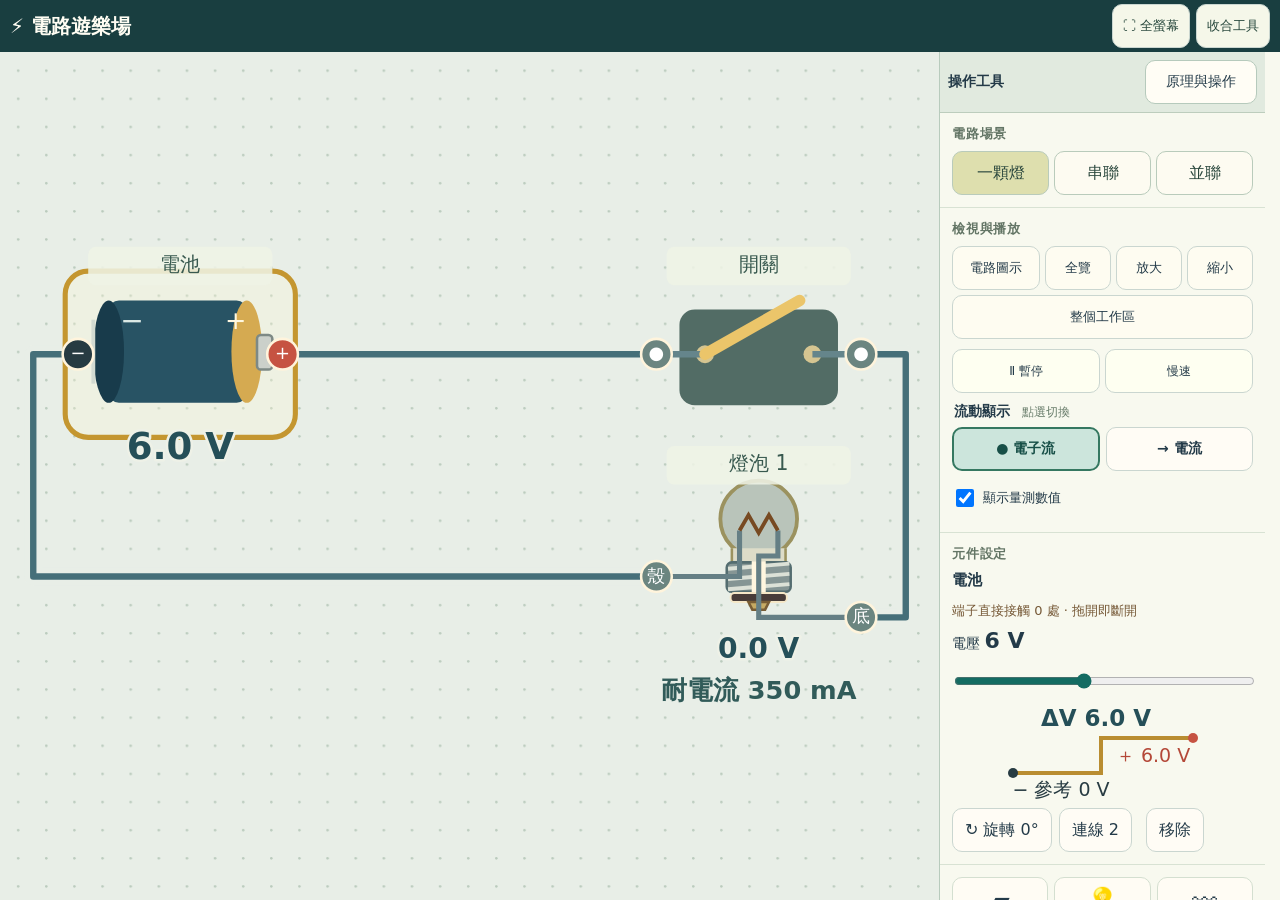
==== index.html @ 4d886fb6 "Set lamp current limit to 350mA and amplify brightness contrast" ====
<!doctype html><html lang="zh-Hant"><meta charset="utf-8"><meta name="viewport" content="width=device-width,initial-scale=1,maximum-scale=5"><title>電路遊樂場｜互動電學教具</title><link rel="stylesheet" href="style.css?v=ef6f6fb3d45a">
<body><div class="app"><header><a class="brand" href="index.html">⚡ 電路遊樂場</a><div class="header-actions"><button id="fullscreen" aria-pressed="false">⛶ 全螢幕</button><button id="toggleControls" aria-controls="controls" aria-expanded="true">收合工具</button></div></header>
<main><section id="playground" aria-label="電路模擬場景"><div id="viewport"><svg id="stage" viewBox="0 0 2600 900" aria-label="可拖曳元件、接線與切換開關的電路" role="group"></svg></div><div id="orientationHint" role="status"><span>橫放裝置，電路在左、工具在右會更好操作。</span><button id="dismissOrientation" aria-label="關閉橫向操作提示">✕</button></div><div id="boundaryHint" role="status" hidden></div><div id="toast" role="status" aria-live="polite"></div><div id="trashZone" hidden role="status">🗑 拖到此處放開刪除</div><div id="dragGhost" hidden aria-hidden="true"></div><div id="wireActions" hidden><button id="disconnectWire">斷開這條線</button></div></section>
<aside id="controls" aria-label="電路操作與設定"><div class="control-top"><strong>操作工具</strong><button id="helpToggle" aria-label="原理與操作" aria-haspopup="dialog" aria-controls="help">原理與操作</button></div><p id="fullscreenStatus" role="status" hidden></p>
<section class="panel"><h2>電路場景</h2><div class="presets" aria-label="電路場景"><button data-scene="simple" aria-pressed="true">一顆燈</button><button data-scene="series">串聯</button><button data-scene="parallel">並聯</button></div></section>
<section class="panel"><h2>檢視與播放</h2><div class="view-tools"><button id="symbols" aria-pressed="false" aria-label="切換一般外觀與電路符號">電路圖示</button><button id="fit" aria-label="全覽目前所有元件與導線">全覽</button><button id="zoomIn" aria-label="放大畫面" title="放大畫面">放大</button><button id="zoomOut" aria-label="縮小畫面" title="縮小畫面">縮小</button><button id="workspace" aria-label="顯示完整可配置工作區">整個工作區</button></div><div id="animationTools"><button id="play" aria-pressed="false">Ⅱ 暫停</button><button id="slow" aria-pressed="false">慢速</button></div><fieldset class="flow-choice"><legend>流動顯示 <span>點選切換</span></legend><div class="flow-mode-options" role="group" aria-label="流動顯示"><button id="electronMode" data-flow-mode="electron" aria-pressed="true">● 電子流</button><button id="currentMode" data-flow-mode="current" aria-pressed="false">→ 電流</button></div></fieldset><label class="numbers-option"><input type="checkbox" id="numbers" checked> 顯示量測數值</label><div id="sceneHint" role="status" aria-live="polite" hidden></div></section>
<section class="panel" id="selectionPanel" hidden><h2>元件設定</h2><div id="selectedControls"></div></section>
<section class="panel shelf" aria-label="拖曳元件到場景"><div class="partshelf"><button data-add="battery" aria-label="新增或拖曳電池"><span>▰</span>電池</button><button data-add="lamp" aria-label="新增或拖曳燈泡"><span>💡</span>燈泡</button><button data-add="resistor" aria-label="新增或拖曳電阻"><span>〰</span>電阻</button><button data-add="switch" aria-label="新增或拖曳開關"><span>⏻</span>開關</button><button data-add="ammeter" aria-label="新增或拖曳安培計"><span>Ⓐ</span>安培計</button><button data-add="voltmeter" aria-label="新增或拖曳伏特計"><span>Ⓥ</span>伏特計</button><button data-add="fuse"><span>▱</span>保險絲</button><button data-add="breaker"><span>▣</span>無熔絲開關</button><button data-add="junction" aria-label="拖曳新增獨立端點"><span>●</span>獨立端點</button></div><div class="edittools"><button id="undo" disabled aria-label="復原上一步">↶ 復原</button><button id="cancelWire" hidden>取消接線</button><button id="clear" aria-label="清空場景，可復原">清空</button></div></section>
</aside></main></div>
<dialog id="meterDialog"><button id="closeMeter">✕ 返回場景</button><div id="meterLarge"></div></dialog>
<dialog id="help" aria-labelledby="helpTitle"><div class="help-heading"><h2 id="helpTitle">原理與操作</h2><button id="closeHelp" autofocus>✕ 返回場景</button></div>
<section><h3>動手操作</h3><p>點開關；或把兩個接柱連起來。</p><p>從工具架拖到畫布新增；短點不新增。拖動元件（儀表直接抓本體）到垃圾桶，放開才刪除，連線一併移除；可復原。鍵盤聚焦工具架後Alt＋Enter新增，選取後Delete或移除按鈕亦可刪除。獨立端點的中心可接多條導線，為零阻等電位節點，電流依KCL分流；直接拖曳圓點移動並保留所有接線，短點圓點仍可接線，拖到垃圾桶可刪除並復原。獨立端點最多10個，原有預設內建分岔接點維持不變。點元件調整 · 拖元件移動 · 點兩接柱接線。選中電池或電阻，可拖滑桿看變化；儀表可切量程、放大讀表。</p><p>空白處拖曳平移；元件拖到邊緣可繼續移動畫布。雙指捏合可縮放；「全覽」框住目前電路。</p><p>選元件按「旋轉」或R。選線後可斷開、拖端點改接、拖方塊調走線；復原可接回。</p><p>離線可玩 · 先斷電再改線</p></section>
<section><h3>電子流與電流</h3><div id="flowCaption"><p>藍色圓點＝外部電路金屬導體中的電子，外部負端→正端；正常接法經安培計黑入紅出，反接依實際支流反向。</p><p>帶桿箭頭＝傳統電流，外部正端→負端；正常接法經安培計紅入黑出，與電子相反。電流不是物質。</p><p>較大電流流動較快；微小電流以稀疏標記示意，點數與速度不可當電流比值，也非真實電子漂移速度。端帽外環仍是同一接點。</p><p>高電阻伏特計只有微小電流；等電位、開路、懸空、無源或報廢後不流動。電池內部為電荷移動的簡化示意。</p></div></section>
<section><h3>電池直接接觸</h3><p>拖動電池，讓兩個端子相向接觸並吸附，不需另接線；綠色短接橋表示接觸。拖開或旋轉離開就斷開，只移動你拖的那一顆。四個方向皆可；請讓端子相向，不是碰到任意本體就導通。</p><p>正負相接同向串聯，電壓相加；同極相接反向串聯，電壓相減。等大相抵時總電壓0 V，沒有其他電源就沒有持續電流；反向電源較大時，總極性與電流反向。每顆電池仍可各自調電壓。電路圖示把直線排列、組內沒有分岔的接觸鏈（或相鄰端子手動串接）收合為連續長短極板；長線為正極、短線為負極，反向仍保留反向極板。②−①明示外側端點的電壓方向。點選各對極板可調單顆；拖動、開始接線或選線時展開原位置供操作，不搬動模型，不刪手動線。有分岔或不適合合組的接法仍顯示原線路，可先切一般圖示拖端子直接接觸。理想電源相衝突或短路會保護暫停，拖開可恢復；接觸與手動導線分開。</p></section><section><h3>電池並聯與分流</h3><p>同電壓、同極並聯維持原端電壓，不把電壓相加；接上負載時各顆都參與供電。理想等壓源原本不能唯一決定各支流，本教具明示採「每顆相同極小內阻的理想極限」：保留理想端電壓與KCL，在相容解中使各顆電流平方和最小。兩／三顆單純相同並聯分別分擔一半／三分之一；串並混合依各支路顆數與完整拓撲分流，不強制每個支路等分。</p><p>這是可比較的教學約束，不是實物唯一分配，也不是只平均動畫；支路安培計、導線與粒子使用同一解。無負載或外路開路時沒有持續供電；斷開一顆後其餘重新分流。不同電壓同極並聯或反極並聯，在本理想模型不相容，顯示衝突並停流，不平均電壓或假造正常循環電流；真實電池可能有危險均衡／短路電流。</p><p><a href="https://kurs.ets.kth.se/ei1120/chptrs/ch02_simplify.pdf" target="_blank" rel="noopener">KTH：理想並聯電壓源支流不唯一</a> · <a href="https://openstax.org/books/university-physics-volume-2/pages/10-3-kirchhoffs-rules" target="_blank" rel="noopener">OpenStax：KCL及含內阻並聯電池</a></p></section><section><h3>過流保護</h3><p>燈泡教學額定6 V／1.5 W，耐電流350 mA。保險絲與無熔絲開關的額定／跳脫電流可調50–2000 mA；調整的是保護門檻，不是強制支流大小。</p><p>保險絲熔斷後開路，需排除過載再更換；無熔絲開關跳脫後開路，需修正過載再手動復歸，未修正會再跳。正常可手動斷開／閉合。過流取絕對值，反接同樣保護。</p><p>閉合保護器用0.01 Ω教學低阻，讓跨接理想電源也能求解並切斷；極大電流僅是理想電源／教學低阻估算，不是真實短路電流預測。簡化動作延時為max(0.12,0.45/(I/額定I)²)秒，與燈泡0.9秒門檻配合；只有超過各元件自己的門檻才開始累計：燈泡耐電流350 mA＜支流＜保護門檻時，只有燈泡會燒毀；支流同時超過兩門檻時，依延時先後動作。等於門檻不動作。選取元件可查看目前電流及故障前的事件電流；兩者均以mA顯示。不代表通用實物時間—電流曲線。</p><p><a href="https://www.eaton.com/us/en-us/products/electrical-circuit-protection/circuit-breakers/circuit-breakers-fundamentals.html" target="_blank" rel="noopener">Eaton：斷路器原理與復歸</a> · <a href="https://automotive.eaton.com/gb/en-gb/products/electronic-components/topics/fuse-technology.html" target="_blank" rel="noopener">保險絲時間—電流曲線</a></p></section><details id="about"><summary id="aboutToggle">模型與出處</summary><p>電池為理想電壓源；導線、閉合開關與安培計零電阻；伏特計為有限高阻指針式模型：1000 Ω/V，3／15／30 V量程分別為3／15／30 kΩ，滿刻度1 mA。這是教學設定，非照片中特定儀表規格。燈泡非線性穩態模型的電流大小以mA顯示，6 V時為250 mA，亮度、燈絲色彩與光圈大小隨功率變化，採加強對比的教學示意，非特定實物的校準值。指針與光暈會平順追隨求解值；真正短路在判定損壞前先保護暫停；損壞後故障支路開路，其餘合法支路恢復。衝突電源仍全場保護暫停，標紅實際相關元件與路徑。合法負載旁路不停止其他負載，欠定的理想安培計支流標「未定」。</p><p>橫向操作時電路在左、工具集中於右側並可獨立捲動；手機直向可用上下配置或橫放。可按全螢幕，瀏覽器支援時才嘗試鎖橫向；拒絕或不支援時仍可操作。r10工作世界由r9的1300×450擴為2600×900，面積4倍，元件與字體不縮小；儀表可抓「拖曳此處移動」把手，至少132×48CSS px且與接柱熱區分開。元件拖到邊緣可自動平移，工具欄可收合，展開與全螢幕鈕保留頂列。全覽只框目前電路，整個工作區顯示完整範圍。各類可新增元件最多10個，報廢未移除也計入；移除後可補，更換不算新增，內建接點不計入。</p><p>r13流動顯示可明確選電子流／電流，藍點與有桿箭頭方向相反，按實際支流決定；正常A接法電子黑入紅出、電流紅入黑出，反接依求解反向，伏特計依實際兩端電壓流過微小支流，參與分流與分壓。較大電流較快，微小電流以稀疏較慢標記顯示，速度與點數不是電流比值或真實漂移速度。電池內部為電荷移動的簡化示意；零流標記隱藏也不代表金屬內沒有電子。</p><p>r12電池大讀值在元件外正立顯示，內部流路不蓋字。端帽外環為同一接點的可見導引，不新增支路；安培計粒子走完整可見下方通道，符號圖繞字而不穿字，已取消盤面大遮罩。三個預設整組放在世界中央，再置中到左畫布。世界0..2600／0..900的虛線、角標與灰色區外是真邊界；碰界會提示元件、接柱與把手所需完整空間。</p><p>場景儀表的盤面、刻度、單位、指針與量程字隨本體一起旋轉，外部讀值與把手維持正向；放大表可獨立正立閱讀。端子列下方有獨立電子通道，只連活動紅端及黑端，粒子繞開端帽與盤面文字，避免遮蔽造成視覺斷口。通道為教學示意，不是真實內部構造；伏特計高電阻而非斷路；閉合且兩端電位不同才有微小電流，等電位、懸空、無源或報廢後不造假流。</p><p>一般圖示的燈泡是傳統螺口燈泡：一極為螺紋金屬殼，另一極為底部中央接點，中間有絕緣環。標「殼」與「底」的中性接柱以可見短引線接到對應實體接點；內部兩條導線分別經燈絲連至殼與底，沒有直接短接。燈泡無正負極，反接同樣可亮。同一金屬殼的不同位置屬同一極，不是兩極。符號圖保留圓圈X與相同拓撲端名，切圖不改接線。</p><p>電池採 D 型（1 號）乾電池的圓柱外形：凸起為＋極，平端為−極。它表示可調理想電源；6 V 是目前設定，並非宣稱單顆實體 1 號電池固定為 6 V。單階圖以黑色−端為 0 V 參考，紅色＋端高出 ΔV；這是相對電位，不是絕對電位。</p><p>電阻採真實四色環：前兩環為數字，第三環倍率，第四色金色為 ±5% 容差；滑桿值與色環精確對應。<a href="https://www.vishay.com/docs/20143/colorcod.pdf" target="_blank" rel="noopener">Vishay 色碼表</a>。</p><p>故障採教學門檻：燈泡教學額定6 V／1.5 W／耐電流350 mA，模型在6 V正好250 mA，持續超過250 mA約0.9秒燒毀、電阻 5 W；安培計電流超過所接量程或低內阻跨接電源會報廢，伏特計超量程也採簡化損壞模型。持續過載約 0.9 秒、短路約 0.65 秒後，以一次誇張火焰／爆裂提示，報廢元件或燒斷導線保持開路；先修正接線，再選中更換，或用復原／重設場景恢復。純線短路只在實際短路路徑選一條導線燒斷，是教學保護示意，並非預測哪一段真實導線先壞。</p><p>動畫與門檻不是實物熱暫態或安全評級。真實儀表可能由保險絲保護、損壞或有其他反應，並非一定爆裂；伏特計超量程也不等於實物必然損壞。<a href="https://www.fluke.com/en-us/products/accessories/fuses" target="_blank" rel="noopener">Fluke 儀表保險絲說明</a>。暫停、拖曳與接線未完成時不累計故障；改線、旋轉、換圖示不會使報廢元件復活。</p><p>藍色圓點示意外部金屬導體的電子流；電池內部為電荷移動的簡化示意，方向依實際支流。微小支流標記更稀疏，速度隨支路電流改變；它不表示電子實際速度或電場建立時間。電荷不會被燈泡消耗。理想導線若形成多餘閉環，個別導線電流不唯一，動畫以固定樹路徑分配作示意。</p><p><a href="https://openstax.org/books/college-physics-2e/pages/21-4-dc-voltmeters-and-ammeters" target="_blank" rel="noopener">OpenStax：指針式伏特計的大串聯電阻</a>；<a href="https://openstax.org/books/college-physics-2e/pages/21-5-null-measurements" target="_blank" rel="noopener">伏特計微小電流與負載效應</a>。</p><p>同一條電氣線可分岔，分岔處有接點；不同電氣線交叉時以弧形跳線區隔，交叉不會自動導通。手機全覽供理解拓撲，可放大直接操作；旋轉保留連線與元件狀態。</p><p>參考提供的九年級第4章教材。本版聚焦電路，不含計算作答與紀錄工作表。r12、r11、r10、r9、r8、r7、r6、r5、r4與r3歷史保留於各history資料夾。一般圖示與電路符號切換只換外觀，不更動拓撲。</p><p>新增介面 CC BY-NC 4.0。原版 PhET Interactive Simulations, University of Colorado Boulder，<a href="https://phet.colorado.edu">來源</a>，非官方作品。<a href="phet-original.html" target="_blank" rel="noopener">開啟保留原檔的 PhET</a>（獨立模擬）。</p></details></dialog>

<script src="solver.js?v=ed1b9b771f19"></script><script src="flow.js?v=404ae86b7d9f"></script><script src="safety.js?v=fa6120b5f140"></script><script src="sim.js?v=ebe76b34f4b7"></script></body></html>
---- style.css ----
:root{font-family:system-ui,"Microsoft JhengHei",sans-serif;color:#233a48;background:#f0f3ef;--ink:#233a48;--accent:#146c62;--gold:#edb94b}*{box-sizing:border-box}body{margin:0}button,input{font:inherit}button{cursor:pointer;min-width:44px;min-height:44px;border:1px solid #cad6d0;background:#fffcf5;color:var(--ink);border-radius:10px;padding:8px 12px;touch-action:manipulation}button:hover{background:#e4efe7}button[aria-pressed=true]{background:#d4e7da;border-color:#478c78}button:disabled{opacity:.35;cursor:default}button:focus-visible,input:focus-visible,[tabindex]:focus-visible{outline:3px solid #d28c26;outline-offset:3px}.app{height:100dvh;display:flex;flex-direction:column;min-height:370px}header{display:flex;align-items:center;gap:10px;justify-content:space-between;padding:6px 16px;background:#193e40;color:#fffdf3;flex-shrink:0}.brand{font-size:20px;font-weight:750;color:inherit;text-decoration:none;white-space:nowrap}.presets{display:flex;gap:5px}.presets button{background:#274d4c;color:#f5f5e8;border-color:#54726b}.presets button[aria-pressed=true]{background:#eee6b9;color:#29463c}#helpToggle{background:transparent;color:white;border-color:#759487}main{display:flex;flex-direction:column;flex:1;min-height:0}#playground{position:relative;flex:1;min-height:150px;overflow:hidden;background-color:#e8eee7;background-image:radial-gradient(#bacbbd 1px,transparent 1px);background-size:22px 22px;border-bottom:1px solid #b8cbbd}.stagebar{position:absolute;top:8px;left:12px;right:12px;z-index:2;display:flex;justify-content:space-between;gap:10px;pointer-events:none}.stagebar>*{pointer-events:all}#power{background:#fff7dc;border-color:#c7ae62;font-weight:bold;box-shadow:0 2px 8px #29463c15}.view-tools{display:flex;gap:4px}.view-tools button{padding:7px 11px;background:#fffdf2e8}#viewport{width:100%;height:100%;overflow:hidden}#stage{width:100%;height:100%;display:block;touch-action:none;user-select:none}#sceneHint{position:absolute;left:15px;top:64px;pointer-events:none;font-size:14px;color:#50695b}#toast{position:absolute;left:50%;top:70px;transform:translateX(-50%);background:#fff9e9f0;border:1px solid #d7b56e;max-width:90%;padding:8px 16px;border-radius:10px;font-size:14px;pointer-events:none;opacity:0;transition:opacity .2s;z-index:3}#toast.visible{opacity:1}#toast.danger{background:#fff0eb;border-color:#d26145;color:#a33428}#animationTools{position:absolute;bottom:8px;left:12px;right:12px;display:flex;gap:6px;align-items:center;pointer-events:none}#animationTools>*{pointer-events:all}#animationTools button{font-size:13px;padding:6px 10px;background:#fffff2ed}#flowCaption{font-size:12px;color:#51655d;background:#f7f9ecdf;border-radius:6px;padding:6px 8px;max-width:350px}#controls{background:#fffdf5;flex-shrink:0;border-top:1px solid #fff}#selectedControls{min-height:62px;padding:7px 16px;display:flex;gap:12px;align-items:center;border-bottom:1px solid #e0e5db;overflow-x:auto}.selection-empty{color:#65776c;font-size:14px}.selected-title{font-weight:bold;white-space:nowrap}.slider-control{display:flex;align-items:center;gap:10px;flex:1;min-width:200px;max-width:500px}.slider-control label{white-space:nowrap;font-size:14px}.slider-control input{width:100%;min-width:100px;height:44px;accent-color:var(--accent);touch-action:pan-x}.rangebuttons{display:flex;gap:5px}.rangebuttons button{font-size:13px;white-space:nowrap}.remove-part{margin-left:auto}.shelf{display:flex;align-items:center;gap:10px;justify-content:space-between;padding:6px 14px}.partshelf,.edittools{display:flex;gap:5px}.partshelf button{display:flex;flex-direction:column;align-items:center;justify-content:center;min-width:65px;padding:4px 9px;font-size:12px;background:transparent;border-color:transparent;touch-action:none}.partshelf button:hover{border-color:#b2c9b9;background:#edf3e7}.partshelf span{display:block;font-size:25px;height:30px;line-height:29px;pointer-events:none}.edittools button{font-size:13px}.edittools #cut[aria-pressed=true]{background:#f7ddca;border-color:#ce734d}footer{display:flex;align-items:center;gap:12px;justify-content:space-between;padding:3px 16px;background:#ecf0e6;flex-shrink:0;font-size:12px;color:#586d5f}footer label{display:flex;align-items:center;gap:5px;min-height:32px}footer input{height:18px;width:18px}footer button{font-size:12px;min-height:32px;border:0;background:transparent;padding:3px 8px}dialog{border:1px solid #a8bdaf;border-radius:18px;width:min(94vw,650px);max-height:94dvh;overflow:auto;padding:18px;background:#fffdf5;color:var(--ink)}dialog::backdrop{background:#163d3bbb}dialog p{line-height:1.8;font-size:15px}#meterLarge svg{display:block;width:100%;max-height:55dvh}.help-grid{display:grid;grid-template-columns:repeat(4,1fr);gap:10px;text-align:center}.help-grid p{padding:16px 8px;background:#edf3e7;border-radius:10px}.wire-halo{fill:none;stroke:#e8eee7;stroke-width:14;stroke-linejoin:round;stroke-linecap:round}.wire-line{fill:none;stroke:#456f79;stroke-width:5;stroke-linejoin:round;stroke-linecap:round;pointer-events:none}.wire-hit{fill:none;stroke:transparent;stroke-width:38;cursor:pointer}.wire-line.selected{stroke:#e2a637;stroke-width:8}.wire-line.short{stroke:#d6543c;stroke-width:9}.part-handle{cursor:grab}.part-handle:active{cursor:grabbing}.terminal{cursor:crosshair}.part text,.part path.symbol,.part circle.symbol{pointer-events:none}.charge{pointer-events:none}.port-ring{fill:none;stroke:#d19c31;stroke-width:4;opacity:0}.part.selected .outline{stroke:#c49630;stroke-width:4}.junction{fill:#456f79;pointer-events:none}.magnet .port-ring{opacity:1}.switch-hit{cursor:pointer}.cut-mode .wire-hit{cursor:crosshair}.meter-needle{stroke:#c7523f;stroke-width:2;stroke-linecap:round}.status-pill{font-size:14px;font-weight:600}a{color:inherit}@media(max-width:650px){header{padding:5px 10px;gap:5px}.brand{font-size:16px}.presets{gap:3px}.presets button{padding:6px 9px;font-size:13px}#helpToggle{min-width:38px;padding:5px}#selectedControls{padding:5px 9px;min-height:60px;gap:7px}.selected-title{font-size:13px}.slider-control{min-width:160px;gap:6px}.slider-control label{font-size:13px}.remove-part{font-size:12px;padding:5px 8px}.shelf{flex-wrap:wrap;padding:3px 7px;gap:0}.partshelf{width:100%;justify-content:space-between;gap:1px}.partshelf button{min-width:44px;flex:1;padding:3px;font-size:11px}.partshelf span{font-size:23px;height:28px}.edittools{justify-content:center;width:100%;gap:8px}.edittools button{min-height:36px;padding:4px 14px;font-size:12px}.rangebuttons{gap:3px}.rangebuttons button{padding:5px 8px;font-size:12px}footer{padding:2px 8px}footer>span{display:none}#flowCaption{position:absolute;bottom:48px;right:0;font-size:10px;padding:4px;max-width:240px}#sceneHint{font-size:12px;top:60px}#animationTools{left:8px;right:8px;bottom:6px;gap:4px}#animationTools button{font-size:12px;padding:5px 8px}.stagebar{left:8px;right:8px;top:7px}.help-grid{grid-template-columns:1fr 1fr}}
@media(max-height:500px){.app{min-height:300px}header{padding:3px 10px}.brand{font-size:16px}header button{min-height:36px;padding:4px 10px}.shelf{padding:2px 8px;flex-wrap:nowrap}.partshelf{width:auto;flex:1;justify-content:center}.partshelf button{min-width:52px;min-height:40px;padding:0 6px;flex-direction:row;gap:4px}.partshelf span{font-size:20px;height:24px}.edittools{width:auto}.edittools button{min-height:36px}.partshelf button{font-size:11px}#selectedControls{min-height:48px;padding:2px 12px}footer{display:none}#flowCaption{display:none}#sceneHint{display:none}#animationTools{bottom:5px}.stagebar{top:5px}#animationTools button,.view-tools button,#power{min-height:36px;padding:5px 9px}#selectedControls input{height:38px}}

.meter-help{font-size:13px;font-weight:bold;color:#a23d27;white-space:normal;min-width:140px}.meter-controls{flex-wrap:wrap}.meter-controls .rangebuttons{flex-shrink:0}.meter-controls .remove-part{margin-left:auto}@media(max-width:650px){.meter-controls{gap:5px}.meter-controls .meter-help{flex-basis:100%;order:5;font-size:12px}.meter-controls .remove-part{margin-left:0}.meter-controls .selected-title{display:none}}

#stage,button{-webkit-tap-highlight-color:transparent}.magnet .port-ring{opacity:1!important}

.part.fault-part .outline{stroke:#d6543c;stroke-width:5}.part.fault-part .junction{fill:#d6543c}.part.bypassed:not(.selected) .outline{stroke:#c08c42;stroke-width:2;stroke-dasharray:7 5}.current-arrow,.electron-direction{pointer-events:none}#symbols{font-size:13px;padding:6px 10px}@media(max-width:650px){.view-tools{gap:2px}.view-tools button{padding:5px 8px}#symbols{padding:5px 7px;font-size:12px}#power{font-size:13px;padding:6px 8px}}

#sceneHint.error-hint{display:block;color:#a43c26;background:#fff0dded;border-radius:7px;padding:5px 8px;max-width:calc(100% - 30px);z-index:2}

.stagebar{justify-content:flex-end}#wireActions{position:absolute;z-index:6;background:#fff8df;padding:4px;border-radius:12px;box-shadow:0 3px 14px #183b3b30}#wireActions button{min-height:44px;min-width:112px;border-color:#bb8732;color:#7c4822}#selectedControls{flex-wrap:wrap}#wireChoices{display:flex;gap:5px;flex-wrap:wrap}#wireChoices button{font-size:12px;min-height:44px}.rotating-body text{pointer-events:none}[data-wire-end],[data-wire-bend]{cursor:grab;touch-action:none}#selectedWireOverlay{pointer-events:none}#selectedWireOverlay .wire-hit,#selectedWireOverlay [data-wire-end]{pointer-events:all}#rotatePart{white-space:nowrap;min-height:44px}#cancelWire{min-height:44px}

.large-value{paint-order:stroke;stroke:#eef1e7;stroke-width:4px;stroke-linejoin:round}.rating-hint{font-size:13px;color:#765937}.battery-adjust{display:grid;grid-template-columns:minmax(120px,1fr) 170px;grid-template-rows:auto auto;column-gap:10px;max-width:520px;min-width:300px}.battery-adjust label{grid-column:1;grid-row:1}.battery-adjust input{grid-column:1;grid-row:2}.battery-adjust #potentialPanel{grid-column:2;grid-row:1/3;width:170px;height:74px}.battery-adjust svg{display:block;width:100%;height:100%}#valueOut{font-size:22px;font-weight:bold}@media(max-width:650px){.battery-adjust{min-width:260px;grid-template-columns:minmax(95px,1fr) 150px;column-gap:5px}.battery-adjust #potentialPanel{width:150px;height:66px}.battery-adjust label{font-size:12px}#valueOut{font-size:20px}.rating-hint{font-size:12px}}@media(max-height:500px){.battery-adjust #potentialPanel{height:58px}.battery-adjust{grid-template-rows:24px 32px}.battery-adjust input{height:32px}}

.part.damaged .rotating-body{filter:grayscale(1) brightness(.56)}.wire-line.broken{stroke:#493b36;stroke-dasharray:13 8}.damage-reason{color:#9b3d2c;font-size:14px;flex-basis:100%}.damage-mark{pointer-events:none}#replacePart,#replaceWire{background:#fff0cf;border-color:#bc8336;font-weight:bold}.battery-adjust #potentialPanel{width:200px;height:92px}.battery-adjust{grid-template-columns:minmax(120px,1fr) 200px;min-width:330px}@media(max-width:650px){.battery-adjust{min-width:320px;grid-template-columns:minmax(95px,1fr) 200px}.battery-adjust #potentialPanel{width:200px;height:92px}}@media(max-height:500px){.battery-adjust #potentialPanel{height:78px;width:180px}.battery-adjust{grid-template-columns:minmax(120px,1fr) 180px;grid-template-rows:30px 44px}}

/* r9: independent left canvas and right scrolling control column */
html,body{height:100%;overflow:hidden}.app{height:100dvh;min-height:0}header{height:48px;padding:4px 14px;flex:none}.header-note{font-size:12px;color:#c4d8ca}main{display:grid;grid-template-columns:minmax(0,1fr) clamp(260px,27vw,340px);grid-template-rows:minmax(0,1fr);min-height:0;overflow:hidden;flex:1}#playground{min-width:0;min-height:0;border:0;border-right:1px solid #b8cbbd}#viewport{height:100%;width:100%}#controls{overflow-y:auto;overflow-x:hidden;overscroll-behavior:contain;min-height:0;min-width:0;border:0;background:#f8f9ef;scrollbar-gutter:stable;padding-bottom:12px}.control-top{position:sticky;top:0;z-index:10;display:flex;justify-content:space-between;align-items:center;gap:8px;background:#e1eadf;padding:8px;border-bottom:1px solid #bdcdbd}.control-top #fullscreen{font-weight:bold;flex:1;min-height:44px}.control-top #helpToggle{background:#fffdf5;color:#233a48;border-color:#b6cabc;min-width:44px;min-height:44px}.panel{padding:12px;border-bottom:1px solid #d8e2d3}.panel h2{font-size:13px;color:#637565;font-weight:650;margin:0 0 8px;letter-spacing:.06em}.presets{display:flex;gap:5px;flex-wrap:wrap}.presets button{flex:1;min-height:44px;padding:7px;background:#fdfbf1;color:#29463c;border-color:#b9cbbb}.presets button[aria-pressed=true]{background:#dedfae}.view-tools{display:flex;flex-wrap:wrap;gap:5px}.view-tools button,#symbols{padding:7px 10px;min-height:44px;font-size:13px;flex:1;white-space:nowrap}#workspace{flex-basis:100%}#animationTools{position:static;display:flex;flex-wrap:wrap;gap:5px;margin-top:10px;pointer-events:auto}#animationTools button{min-height:44px;flex:1;font-size:12px;padding:6px}#flowCaption{position:static;display:block;font-size:12px;max-width:none;flex-basis:100%;padding:5px 0;background:none;line-height:1.5}.numbers-option{display:flex;align-items:center;gap:6px;min-height:44px;font-size:13px}.numbers-option input{height:18px;width:18px}#sceneHint,#sceneHint.error-hint{position:static;display:block;font-size:13px;line-height:1.6;max-width:none;padding:6px 0;pointer-events:none;background:none}#sceneHint.error-hint{color:#a43c26}#toast{top:12px;max-width:calc(100% - 20px);z-index:5}#selectedControls{display:flex;align-items:flex-start;flex-wrap:wrap;min-height:0;gap:7px;padding:0;overflow:visible;border:0}#selectedControls .selected-title{display:block;font-size:15px;flex-basis:100%;margin-bottom:3px}.slider-control,.battery-adjust{display:flex;flex-direction:column;align-items:stretch;min-width:0;max-width:none;width:100%;flex:1 0 100%;gap:4px}.slider-control input,.battery-adjust input{width:100%;min-width:0;height:44px}.slider-control label,.battery-adjust label{font-size:14px}#valueOut{font-size:22px}.battery-adjust #potentialPanel{width:200px;height:92px;align-self:center}.rating-hint,.meter-controls .meter-help,.damage-reason{font-size:13px;line-height:1.65;flex-basis:100%;min-width:0;order:initial}.rangebuttons{display:flex;flex-wrap:wrap;gap:4px;width:100%}.rangebuttons button{flex:1;min-height:44px;font-size:12px;padding:5px}.remove-part,.meter-controls .remove-part{margin-left:0}#selectedControls button{min-height:44px;max-width:100%}#wireChoices{max-width:100%;overflow-wrap:anywhere}#wireChoices button{white-space:normal}#controls .shelf{display:block}.partshelf{display:grid;grid-template-columns:repeat(3,minmax(0,1fr));gap:6px;width:100%}.partshelf button{display:flex;flex-direction:column;gap:0;min-width:0;min-height:64px;padding:5px 2px;font-size:12px;border:1px solid #d4dfd0;background:#fffcf4;touch-action:none}.partshelf span{display:block;font-size:25px;height:30px;line-height:29px}.partshelf button[aria-disabled=true]{color:#687568;background:#e9eee5;border-style:dashed}.edittools{display:flex;flex-wrap:wrap;gap:6px;justify-content:flex-start;margin-top:10px;width:100%}.edittools button{min-height:44px;padding:7px 10px;flex:1}footer{display:flex;flex-wrap:wrap;gap:4px;background:transparent;padding:8px 12px;font-size:11px}footer>span{display:block;font-size:11px}footer button{min-height:44px;font-size:12px}#fullscreenStatus{margin:8px 12px;font-size:13px;color:#8b4c29;line-height:1.6}#orientationHint{display:none}#orientationHint[hidden]{display:none!important}#orientationHint button{min-width:44px;min-height:44px;padding:5px}#wireActions{max-width:calc(100% - 16px)}button{min-height:44px;min-width:44px}:fullscreen .app{height:100dvh}
@media(max-height:500px) and (orientation:landscape){header{height:44px;padding:3px 10px}main{grid-template-columns:minmax(0,1fr) 250px}.control-top{padding:5px}.panel{padding:9px}.brand{font-size:16px}#controls .partshelf{grid-template-columns:repeat(3,minmax(0,1fr))}}
@media(max-width:650px) and (orientation:portrait){header{height:44px}.header-note{display:none}main{grid-template-columns:minmax(0,1fr);grid-template-rows:minmax(240px,1fr) minmax(180px,36dvh)}#playground{border-right:0;border-bottom:1px solid #b8cbbd}#orientationHint{display:flex;align-items:center;gap:6px;position:absolute;top:4px;left:6px;right:6px;background:#fff8dded;border:1px solid #d2bc75;border-radius:8px;padding:3px 6px;font-size:12px;line-height:1.5;z-index:3}#orientationHint span{flex:1}.control-top{padding:5px 9px}.panel{padding:10px 12px}#toast{top:62px}#controls .partshelf{grid-template-columns:repeat(6,minmax(0,1fr))}.partshelf button{font-size:11px}.presets button{min-height:44px}.help-grid{grid-template-columns:1fr 1fr}}

#symbols{min-width:88px}.view-tools #fit{min-width:52px}

@media(max-width:650px) and (orientation:portrait){#playground{display:flex;flex-direction:column}#viewport{flex:1;min-height:0;height:auto}#orientationHint{position:static;order:-1;flex-shrink:0;margin:4px 6px;max-width:calc(100% - 12px)}}

/* r10: larger two-dimensional world and independent meter drag strips */
header{height:52px;padding:4px 10px}.header-actions{display:flex;gap:6px;align-items:center}.header-actions button{min-height:44px;font-size:13px;padding:6px 10px;background:#f5f7e9;color:#29493e}.control-top strong{font-size:14px}.pan-help{font-size:12px;line-height:1.6;color:#617565;margin:0 0 8px}#meterHandles text{pointer-events:none}#meterHandles .meter-grip{cursor:grab;touch-action:none}#meterHandles .meter-grip:active{cursor:grabbing}.tools-collapsed main{grid-template-columns:minmax(0,1fr) 0;grid-template-rows:minmax(0,1fr)}.tools-collapsed #controls{display:none}.tools-collapsed #playground{border-right:0}@media(max-height:500px){header{height:52px;padding:4px 10px}}@media(max-width:650px) and (orientation:portrait){header{height:52px}.brand{font-size:16px}.header-actions{gap:4px}.header-actions button{padding:5px 7px;font-size:12px}.tools-collapsed main{grid-template-columns:minmax(0,1fr);grid-template-rows:minmax(0,1fr)}}

#workspaceLayer,#flowGuides{pointer-events:none}#boundaryHint{position:absolute;z-index:5;pointer-events:none;max-width:260px;background:#fff3d9ef;color:#865323;border:1px solid #c48c43;border-radius:8px;padding:6px 9px;font-size:12px;line-height:1.5}#boundaryHint[hidden]{display:none}

.flow-choice{border:0;margin:10px 0 5px;padding:0}.flow-choice legend{font-size:14px;font-weight:700;margin-bottom:6px}.flow-choice legend span{font-size:12px;color:#697d6b;font-weight:400;margin-left:7px}.flow-mode-options{display:grid;grid-template-columns:1fr 1fr;gap:6px}.flow-mode-options button{min-height:44px;min-width:0;font-size:14px;font-weight:650;padding:7px}.flow-mode-options button[aria-pressed=true]{background:#cce5dc;border:2px solid #357861;color:#174f47}.source-model-note{display:block;color:#617565;margin-top:7px}.view-tools #zoomIn,.view-tools #zoomOut{min-width:66px}

/* r16 compact controls and one scrollable principles/help dialog */
[hidden]{display:none!important}.control-top #helpToggle{min-height:44px;min-width:112px;font-size:14px;white-space:nowrap}.control-top{gap:8px;align-items:center}#help{width:min(720px,calc(100vw - 24px));max-height:calc(100dvh - 24px);overflow:auto;overscroll-behavior:contain;padding:0 20px 20px;line-height:1.75}#help .help-heading{position:sticky;top:0;z-index:1;display:flex;align-items:center;justify-content:space-between;gap:12px;background:#fffcf5;border-bottom:1px solid #cad6d0;padding:10px 0}#helpTitle{font-size:21px;margin:0}#closeHelp{float:none;flex-shrink:0;min-height:44px}#help h3{font-size:17px;margin:20px 0 8px}#help p,#help #flowCaption p{font-size:14px;line-height:1.8;margin:8px 0}#help #flowCaption{font-size:14px;margin:0;color:inherit}#help details{margin-top:18px;border-top:1px solid #cad6d0;padding-top:8px}#help summary{cursor:pointer;min-height:44px;padding:9px 0;font-weight:700}#help a{overflow-wrap:anywhere}@media(max-width:420px){#help{padding:0 14px 14px}#helpTitle{font-size:18px}#closeHelp{font-size:13px;padding:8px}}

/* r17 deliberate drag/drop and protective controls */
#trashZone{position:absolute;right:12px;bottom:12px;z-index:25;min-height:64px;min-width:156px;padding:18px 12px;border:2px dashed #a05b46;border-radius:12px;background:#fff5e8ed;color:#793a29;pointer-events:none;font-size:14px;font-weight:700}#trashZone.drop-ready{background:#b8412b;color:white;border-style:solid;transform:scale(1.04)}#dragGhost{position:fixed;z-index:100;padding:8px 12px;border:1px solid #638a7c;background:#f8f7e7ed;border-radius:8px;pointer-events:none;max-width:200px;font-size:13px}.shelf-hint{font-size:12px;line-height:1.6;margin:0 0 9px;color:#536b60}.partshelf button{cursor:grab;touch-action:none}.partshelf button:active{cursor:grabbing}#ratingOut{font-size:21px}#ratingSlider{width:100%;height:44px}@media(max-width:650px) and (orientation:portrait){#controls .partshelf{grid-template-columns:repeat(4,minmax(0,1fr))}}

/* r18 comparable current and retained pre-event readings */
.selected-current-info{display:flex;flex-direction:column;gap:5px;flex-basis:100%;width:100%;padding:9px 10px;border:1px solid #b9cdc1;border-radius:9px;background:#f2f7ee;font-size:13px;line-height:1.6}.selected-current-info strong{font-size:20px;color:#225c52}.event-current{border-top:1px solid #cbd8ca;padding-top:5px;color:#85452e}.model-value-note{font-size:12px;color:#627365}
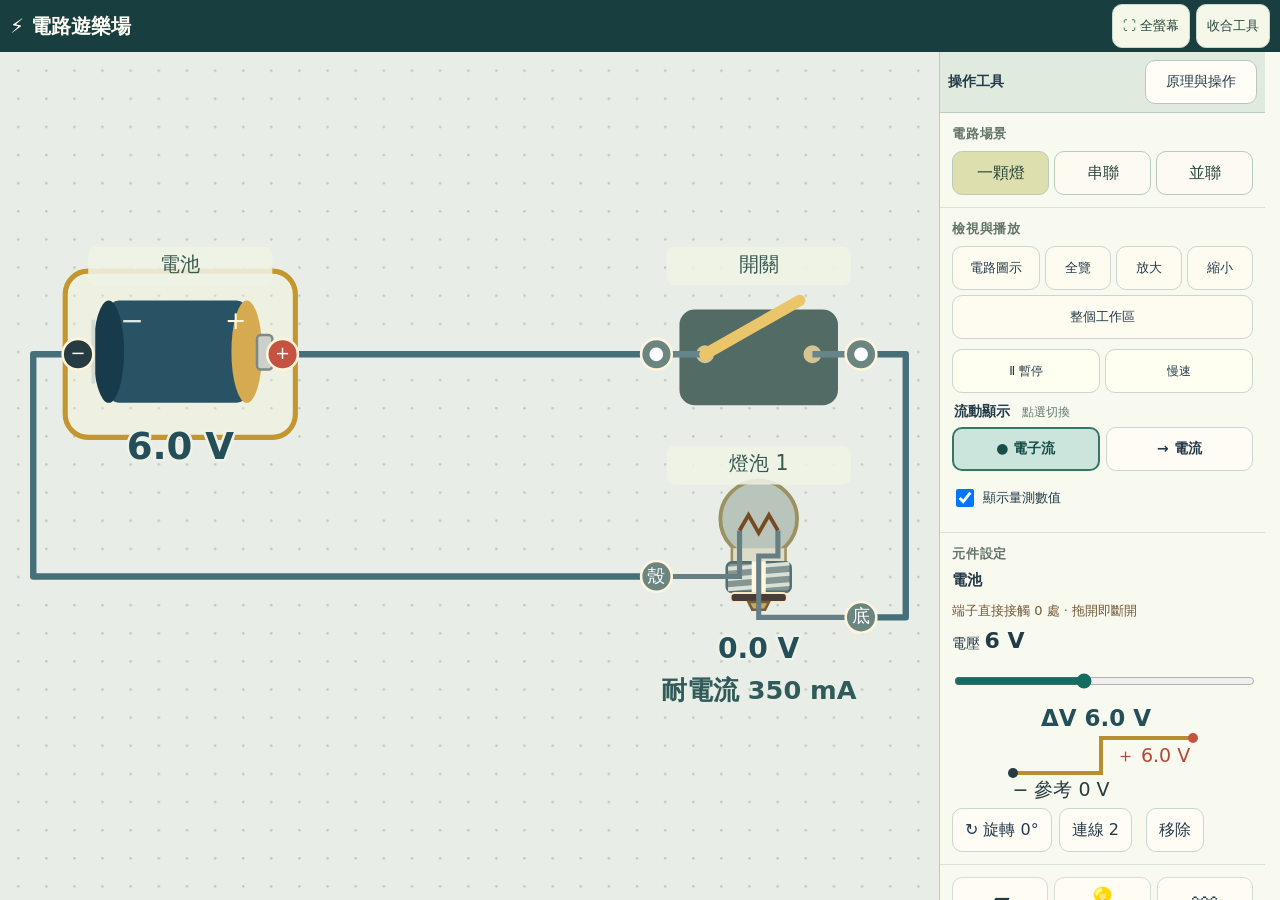
==== commit 8ee022a7: "Show replacement action directly on burned components" ====
--- a/index.html
+++ b/index.html
@@ -11,6 +11,6 @@
 <dialog id="help" aria-labelledby="helpTitle"><div class="help-heading"><h2 id="helpTitle">原理與操作</h2><button id="closeHelp" autofocus>✕ 返回場景</button></div>
 <section><h3>動手操作</h3><p>點開關；或把兩個接柱連起來。</p><p>從工具架拖到畫布新增；短點不新增。拖動元件（儀表直接抓本體）到垃圾桶，放開才刪除，連線一併移除；可復原。鍵盤聚焦工具架後Alt＋Enter新增，選取後Delete或移除按鈕亦可刪除。獨立端點的中心可接多條導線，為零阻等電位節點，電流依KCL分流；直接拖曳圓點移動並保留所有接線，短點圓點仍可接線，拖到垃圾桶可刪除並復原。獨立端點最多10個，原有預設內建分岔接點維持不變。點元件調整 · 拖元件移動 · 點兩接柱接線。選中電池或電阻，可拖滑桿看變化；儀表可切量程、放大讀表。</p><p>空白處拖曳平移；元件拖到邊緣可繼續移動畫布。雙指捏合可縮放；「全覽」框住目前電路。</p><p>選元件按「旋轉」或R。選線後可斷開、拖端點改接、拖方塊調走線；復原可接回。</p><p>離線可玩 · 先斷電再改線</p></section>
 <section><h3>電子流與電流</h3><div id="flowCaption"><p>藍色圓點＝外部電路金屬導體中的電子，外部負端→正端；正常接法經安培計黑入紅出，反接依實際支流反向。</p><p>帶桿箭頭＝傳統電流，外部正端→負端；正常接法經安培計紅入黑出，與電子相反。電流不是物質。</p><p>較大電流流動較快；微小電流以稀疏標記示意，點數與速度不可當電流比值，也非真實電子漂移速度。端帽外環仍是同一接點。</p><p>高電阻伏特計只有微小電流；等電位、開路、懸空、無源或報廢後不流動。電池內部為電荷移動的簡化示意。</p></div></section>
-<section><h3>電池直接接觸</h3><p>拖動電池，讓兩個端子相向接觸並吸附，不需另接線；綠色短接橋表示接觸。拖開或旋轉離開就斷開，只移動你拖的那一顆。四個方向皆可；請讓端子相向，不是碰到任意本體就導通。</p><p>正負相接同向串聯，電壓相加；同極相接反向串聯，電壓相減。等大相抵時總電壓0 V，沒有其他電源就沒有持續電流；反向電源較大時，總極性與電流反向。每顆電池仍可各自調電壓。電路圖示把直線排列、組內沒有分岔的接觸鏈（或相鄰端子手動串接）收合為連續長短極板；長線為正極、短線為負極，反向仍保留反向極板。②−①明示外側端點的電壓方向。點選各對極板可調單顆；拖動、開始接線或選線時展開原位置供操作，不搬動模型，不刪手動線。有分岔或不適合合組的接法仍顯示原線路，可先切一般圖示拖端子直接接觸。理想電源相衝突或短路會保護暫停，拖開可恢復；接觸與手動導線分開。</p></section><section><h3>電池並聯與分流</h3><p>同電壓、同極並聯維持原端電壓，不把電壓相加；接上負載時各顆都參與供電。理想等壓源原本不能唯一決定各支流，本教具明示採「每顆相同極小內阻的理想極限」：保留理想端電壓與KCL，在相容解中使各顆電流平方和最小。兩／三顆單純相同並聯分別分擔一半／三分之一；串並混合依各支路顆數與完整拓撲分流，不強制每個支路等分。</p><p>這是可比較的教學約束，不是實物唯一分配，也不是只平均動畫；支路安培計、導線與粒子使用同一解。無負載或外路開路時沒有持續供電；斷開一顆後其餘重新分流。不同電壓同極並聯或反極並聯，在本理想模型不相容，顯示衝突並停流，不平均電壓或假造正常循環電流；真實電池可能有危險均衡／短路電流。</p><p><a href="https://kurs.ets.kth.se/ei1120/chptrs/ch02_simplify.pdf" target="_blank" rel="noopener">KTH：理想並聯電壓源支流不唯一</a> · <a href="https://openstax.org/books/university-physics-volume-2/pages/10-3-kirchhoffs-rules" target="_blank" rel="noopener">OpenStax：KCL及含內阻並聯電池</a></p></section><section><h3>過流保護</h3><p>燈泡教學額定6 V／1.5 W，耐電流350 mA。保險絲與無熔絲開關的額定／跳脫電流可調50–2000 mA；調整的是保護門檻，不是強制支流大小。</p><p>保險絲熔斷後開路，需排除過載再更換；無熔絲開關跳脫後開路，需修正過載再手動復歸，未修正會再跳。正常可手動斷開／閉合。過流取絕對值，反接同樣保護。</p><p>閉合保護器用0.01 Ω教學低阻，讓跨接理想電源也能求解並切斷；極大電流僅是理想電源／教學低阻估算，不是真實短路電流預測。簡化動作延時為max(0.12,0.45/(I/額定I)²)秒，與燈泡0.9秒門檻配合；只有超過各元件自己的門檻才開始累計：燈泡耐電流350 mA＜支流＜保護門檻時，只有燈泡會燒毀；支流同時超過兩門檻時，依延時先後動作。等於門檻不動作。選取元件可查看目前電流及故障前的事件電流；兩者均以mA顯示。不代表通用實物時間—電流曲線。</p><p><a href="https://www.eaton.com/us/en-us/products/electrical-circuit-protection/circuit-breakers/circuit-breakers-fundamentals.html" target="_blank" rel="noopener">Eaton：斷路器原理與復歸</a> · <a href="https://automotive.eaton.com/gb/en-gb/products/electronic-components/topics/fuse-technology.html" target="_blank" rel="noopener">保險絲時間—電流曲線</a></p></section><details id="about"><summary id="aboutToggle">模型與出處</summary><p>電池為理想電壓源；導線、閉合開關與安培計零電阻；伏特計為有限高阻指針式模型：1000 Ω/V，3／15／30 V量程分別為3／15／30 kΩ，滿刻度1 mA。這是教學設定，非照片中特定儀表規格。燈泡非線性穩態模型的電流大小以mA顯示，6 V時為250 mA，亮度、燈絲色彩與光圈大小隨功率變化，採加強對比的教學示意，非特定實物的校準值。指針與光暈會平順追隨求解值；真正短路在判定損壞前先保護暫停；損壞後故障支路開路，其餘合法支路恢復。衝突電源仍全場保護暫停，標紅實際相關元件與路徑。合法負載旁路不停止其他負載，欠定的理想安培計支流標「未定」。</p><p>橫向操作時電路在左、工具集中於右側並可獨立捲動；手機直向可用上下配置或橫放。可按全螢幕，瀏覽器支援時才嘗試鎖橫向；拒絕或不支援時仍可操作。r10工作世界由r9的1300×450擴為2600×900，面積4倍，元件與字體不縮小；儀表可抓「拖曳此處移動」把手，至少132×48CSS px且與接柱熱區分開。元件拖到邊緣可自動平移，工具欄可收合，展開與全螢幕鈕保留頂列。全覽只框目前電路，整個工作區顯示完整範圍。各類可新增元件最多10個，報廢未移除也計入；移除後可補，更換不算新增，內建接點不計入。</p><p>r13流動顯示可明確選電子流／電流，藍點與有桿箭頭方向相反，按實際支流決定；正常A接法電子黑入紅出、電流紅入黑出，反接依求解反向，伏特計依實際兩端電壓流過微小支流，參與分流與分壓。較大電流較快，微小電流以稀疏較慢標記顯示，速度與點數不是電流比值或真實漂移速度。電池內部為電荷移動的簡化示意；零流標記隱藏也不代表金屬內沒有電子。</p><p>r12電池大讀值在元件外正立顯示，內部流路不蓋字。端帽外環為同一接點的可見導引，不新增支路；安培計粒子走完整可見下方通道，符號圖繞字而不穿字，已取消盤面大遮罩。三個預設整組放在世界中央，再置中到左畫布。世界0..2600／0..900的虛線、角標與灰色區外是真邊界；碰界會提示元件、接柱與把手所需完整空間。</p><p>場景儀表的盤面、刻度、單位、指針與量程字隨本體一起旋轉，外部讀值與把手維持正向；放大表可獨立正立閱讀。端子列下方有獨立電子通道，只連活動紅端及黑端，粒子繞開端帽與盤面文字，避免遮蔽造成視覺斷口。通道為教學示意，不是真實內部構造；伏特計高電阻而非斷路；閉合且兩端電位不同才有微小電流，等電位、懸空、無源或報廢後不造假流。</p><p>一般圖示的燈泡是傳統螺口燈泡：一極為螺紋金屬殼，另一極為底部中央接點，中間有絕緣環。標「殼」與「底」的中性接柱以可見短引線接到對應實體接點；內部兩條導線分別經燈絲連至殼與底，沒有直接短接。燈泡無正負極，反接同樣可亮。同一金屬殼的不同位置屬同一極，不是兩極。符號圖保留圓圈X與相同拓撲端名，切圖不改接線。</p><p>電池採 D 型（1 號）乾電池的圓柱外形：凸起為＋極，平端為−極。它表示可調理想電源；6 V 是目前設定，並非宣稱單顆實體 1 號電池固定為 6 V。單階圖以黑色−端為 0 V 參考，紅色＋端高出 ΔV；這是相對電位，不是絕對電位。</p><p>電阻採真實四色環：前兩環為數字，第三環倍率，第四色金色為 ±5% 容差；滑桿值與色環精確對應。<a href="https://www.vishay.com/docs/20143/colorcod.pdf" target="_blank" rel="noopener">Vishay 色碼表</a>。</p><p>故障採教學門檻：燈泡教學額定6 V／1.5 W／耐電流350 mA，模型在6 V正好250 mA，持續超過250 mA約0.9秒燒毀、電阻 5 W；安培計電流超過所接量程或低內阻跨接電源會報廢，伏特計超量程也採簡化損壞模型。持續過載約 0.9 秒、短路約 0.65 秒後，以一次誇張火焰／爆裂提示，報廢元件或燒斷導線保持開路；先修正接線，再選中更換，或用復原／重設場景恢復。純線短路只在實際短路路徑選一條導線燒斷，是教學保護示意，並非預測哪一段真實導線先壞。</p><p>動畫與門檻不是實物熱暫態或安全評級。真實儀表可能由保險絲保護、損壞或有其他反應，並非一定爆裂；伏特計超量程也不等於實物必然損壞。<a href="https://www.fluke.com/en-us/products/accessories/fuses" target="_blank" rel="noopener">Fluke 儀表保險絲說明</a>。暫停、拖曳與接線未完成時不累計故障；改線、旋轉、換圖示不會使報廢元件復活。</p><p>藍色圓點示意外部金屬導體的電子流；電池內部為電荷移動的簡化示意，方向依實際支流。微小支流標記更稀疏，速度隨支路電流改變；它不表示電子實際速度或電場建立時間。電荷不會被燈泡消耗。理想導線若形成多餘閉環，個別導線電流不唯一，動畫以固定樹路徑分配作示意。</p><p><a href="https://openstax.org/books/college-physics-2e/pages/21-4-dc-voltmeters-and-ammeters" target="_blank" rel="noopener">OpenStax：指針式伏特計的大串聯電阻</a>；<a href="https://openstax.org/books/college-physics-2e/pages/21-5-null-measurements" target="_blank" rel="noopener">伏特計微小電流與負載效應</a>。</p><p>同一條電氣線可分岔，分岔處有接點；不同電氣線交叉時以弧形跳線區隔，交叉不會自動導通。手機全覽供理解拓撲，可放大直接操作；旋轉保留連線與元件狀態。</p><p>參考提供的九年級第4章教材。本版聚焦電路，不含計算作答與紀錄工作表。r12、r11、r10、r9、r8、r7、r6、r5、r4與r3歷史保留於各history資料夾。一般圖示與電路符號切換只換外觀，不更動拓撲。</p><p>新增介面 CC BY-NC 4.0。原版 PhET Interactive Simulations, University of Colorado Boulder，<a href="https://phet.colorado.edu">來源</a>，非官方作品。<a href="phet-original.html" target="_blank" rel="noopener">開啟保留原檔的 PhET</a>（獨立模擬）。</p></details></dialog>
+<section><h3>電池直接接觸</h3><p>拖動電池，讓兩個端子相向接觸並吸附，不需另接線；綠色短接橋表示接觸。拖開或旋轉離開就斷開，只移動你拖的那一顆。四個方向皆可；請讓端子相向，不是碰到任意本體就導通。</p><p>正負相接同向串聯，電壓相加；同極相接反向串聯，電壓相減。等大相抵時總電壓0 V，沒有其他電源就沒有持續電流；反向電源較大時，總極性與電流反向。每顆電池仍可各自調電壓。電路圖示把直線排列、組內沒有分岔的接觸鏈（或相鄰端子手動串接）收合為連續長短極板；長線為正極、短線為負極，反向仍保留反向極板。②−①明示外側端點的電壓方向。點選各對極板可調單顆；拖動、開始接線或選線時展開原位置供操作，不搬動模型，不刪手動線。有分岔或不適合合組的接法仍顯示原線路，可先切一般圖示拖端子直接接觸。理想電源相衝突或短路會保護暫停，拖開可恢復；接觸與手動導線分開。</p></section><section><h3>電池並聯與分流</h3><p>同電壓、同極並聯維持原端電壓，不把電壓相加；接上負載時各顆都參與供電。理想等壓源原本不能唯一決定各支流，本教具明示採「每顆相同極小內阻的理想極限」：保留理想端電壓與KCL，在相容解中使各顆電流平方和最小。兩／三顆單純相同並聯分別分擔一半／三分之一；串並混合依各支路顆數與完整拓撲分流，不強制每個支路等分。</p><p>這是可比較的教學約束，不是實物唯一分配，也不是只平均動畫；支路安培計、導線與粒子使用同一解。無負載或外路開路時沒有持續供電；斷開一顆後其餘重新分流。不同電壓同極並聯或反極並聯，在本理想模型不相容，顯示衝突並停流，不平均電壓或假造正常循環電流；真實電池可能有危險均衡／短路電流。</p><p><a href="https://kurs.ets.kth.se/ei1120/chptrs/ch02_simplify.pdf" target="_blank" rel="noopener">KTH：理想並聯電壓源支流不唯一</a> · <a href="https://openstax.org/books/university-physics-volume-2/pages/10-3-kirchhoffs-rules" target="_blank" rel="noopener">OpenStax：KCL及含內阻並聯電池</a></p></section><section><h3>過流保護</h3><p>燈泡教學額定6 V／1.5 W，耐電流350 mA。保險絲與無熔絲開關的額定／跳脫電流可調50–2000 mA；調整的是保護門檻，不是強制支流大小。</p><p>保險絲熔斷後開路，需排除過載再更換；無熔絲開關跳脫後開路，需修正過載再手動復歸，未修正會再跳。正常可手動斷開／閉合。過流取絕對值，反接同樣保護。</p><p>閉合保護器用0.01 Ω教學低阻，讓跨接理想電源也能求解並切斷；極大電流僅是理想電源／教學低阻估算，不是真實短路電流預測。簡化動作延時為max(0.12,0.45/(I/額定I)²)秒，與燈泡0.9秒門檻配合；只有超過各元件自己的門檻才開始累計：燈泡耐電流350 mA＜支流＜保護門檻時，只有燈泡會燒毀；支流同時超過兩門檻時，依延時先後動作。等於門檻不動作。選取元件可查看目前電流及故障前的事件電流；兩者均以mA顯示。不代表通用實物時間—電流曲線。</p><p><a href="https://www.eaton.com/us/en-us/products/electrical-circuit-protection/circuit-breakers/circuit-breakers-fundamentals.html" target="_blank" rel="noopener">Eaton：斷路器原理與復歸</a> · <a href="https://automotive.eaton.com/gb/en-gb/products/electronic-components/topics/fuse-technology.html" target="_blank" rel="noopener">保險絲時間—電流曲線</a></p></section><details id="about"><summary id="aboutToggle">模型與出處</summary><p>電池為理想電壓源；導線、閉合開關與安培計零電阻；伏特計為有限高阻指針式模型：1000 Ω/V，3／15／30 V量程分別為3／15／30 kΩ，滿刻度1 mA。這是教學設定，非照片中特定儀表規格。燈泡非線性穩態模型的電流大小以mA顯示，6 V時為250 mA，亮度、燈絲色彩與光圈大小隨功率變化，採加強對比的教學示意，非特定實物的校準值。指針與光暈會平順追隨求解值；真正短路在判定損壞前先保護暫停；損壞後故障支路開路，其餘合法支路恢復。燒毀元件上會顯示「更換」按鈕，可直接點選更換新品，原有接線保留；若未排除原因仍會再次損壞。衝突電源仍全場保護暫停，標紅實際相關元件與路徑。合法負載旁路不停止其他負載，欠定的理想安培計支流標「未定」。</p><p>橫向操作時電路在左、工具集中於右側並可獨立捲動；手機直向可用上下配置或橫放。可按全螢幕，瀏覽器支援時才嘗試鎖橫向；拒絕或不支援時仍可操作。r10工作世界由r9的1300×450擴為2600×900，面積4倍，元件與字體不縮小；儀表可抓「拖曳此處移動」把手，至少132×48CSS px且與接柱熱區分開。元件拖到邊緣可自動平移，工具欄可收合，展開與全螢幕鈕保留頂列。全覽只框目前電路，整個工作區顯示完整範圍。各類可新增元件最多10個，報廢未移除也計入；移除後可補，更換不算新增，內建接點不計入。</p><p>r13流動顯示可明確選電子流／電流，藍點與有桿箭頭方向相反，按實際支流決定；正常A接法電子黑入紅出、電流紅入黑出，反接依求解反向，伏特計依實際兩端電壓流過微小支流，參與分流與分壓。較大電流較快，微小電流以稀疏較慢標記顯示，速度與點數不是電流比值或真實漂移速度。電池內部為電荷移動的簡化示意；零流標記隱藏也不代表金屬內沒有電子。</p><p>r12電池大讀值在元件外正立顯示，內部流路不蓋字。端帽外環為同一接點的可見導引，不新增支路；安培計粒子走完整可見下方通道，符號圖繞字而不穿字，已取消盤面大遮罩。三個預設整組放在世界中央，再置中到左畫布。世界0..2600／0..900的虛線、角標與灰色區外是真邊界；碰界會提示元件、接柱與把手所需完整空間。</p><p>場景儀表的盤面、刻度、單位、指針與量程字隨本體一起旋轉，外部讀值與把手維持正向；放大表可獨立正立閱讀。端子列下方有獨立電子通道，只連活動紅端及黑端，粒子繞開端帽與盤面文字，避免遮蔽造成視覺斷口。通道為教學示意，不是真實內部構造；伏特計高電阻而非斷路；閉合且兩端電位不同才有微小電流，等電位、懸空、無源或報廢後不造假流。</p><p>一般圖示的燈泡是傳統螺口燈泡：一極為螺紋金屬殼，另一極為底部中央接點，中間有絕緣環。標「殼」與「底」的中性接柱以可見短引線接到對應實體接點；內部兩條導線分別經燈絲連至殼與底，沒有直接短接。燈泡無正負極，反接同樣可亮。同一金屬殼的不同位置屬同一極，不是兩極。符號圖保留圓圈X與相同拓撲端名，切圖不改接線。</p><p>電池採 D 型（1 號）乾電池的圓柱外形：凸起為＋極，平端為−極。它表示可調理想電源；6 V 是目前設定，並非宣稱單顆實體 1 號電池固定為 6 V。單階圖以黑色−端為 0 V 參考，紅色＋端高出 ΔV；這是相對電位，不是絕對電位。</p><p>電阻採真實四色環：前兩環為數字，第三環倍率，第四色金色為 ±5% 容差；滑桿值與色環精確對應。<a href="https://www.vishay.com/docs/20143/colorcod.pdf" target="_blank" rel="noopener">Vishay 色碼表</a>。</p><p>故障採教學門檻：燈泡教學額定6 V／1.5 W／耐電流350 mA，模型在6 V正好250 mA，持續超過250 mA約0.9秒燒毀、電阻 5 W；安培計電流超過所接量程或低內阻跨接電源會報廢，伏特計超量程也採簡化損壞模型。持續過載約 0.9 秒、短路約 0.65 秒後，以一次誇張火焰／爆裂提示，報廢元件或燒斷導線保持開路；先修正接線，再選中更換，或用復原／重設場景恢復。純線短路只在實際短路路徑選一條導線燒斷，是教學保護示意，並非預測哪一段真實導線先壞。</p><p>動畫與門檻不是實物熱暫態或安全評級。真實儀表可能由保險絲保護、損壞或有其他反應，並非一定爆裂；伏特計超量程也不等於實物必然損壞。<a href="https://www.fluke.com/en-us/products/accessories/fuses" target="_blank" rel="noopener">Fluke 儀表保險絲說明</a>。暫停、拖曳與接線未完成時不累計故障；改線、旋轉、換圖示不會使報廢元件復活。</p><p>藍色圓點示意外部金屬導體的電子流；電池內部為電荷移動的簡化示意，方向依實際支流。微小支流標記更稀疏，速度隨支路電流改變；它不表示電子實際速度或電場建立時間。電荷不會被燈泡消耗。理想導線若形成多餘閉環，個別導線電流不唯一，動畫以固定樹路徑分配作示意。</p><p><a href="https://openstax.org/books/college-physics-2e/pages/21-4-dc-voltmeters-and-ammeters" target="_blank" rel="noopener">OpenStax：指針式伏特計的大串聯電阻</a>；<a href="https://openstax.org/books/college-physics-2e/pages/21-5-null-measurements" target="_blank" rel="noopener">伏特計微小電流與負載效應</a>。</p><p>同一條電氣線可分岔，分岔處有接點；不同電氣線交叉時以弧形跳線區隔，交叉不會自動導通。手機全覽供理解拓撲，可放大直接操作；旋轉保留連線與元件狀態。</p><p>參考提供的九年級第4章教材。本版聚焦電路，不含計算作答與紀錄工作表。r12、r11、r10、r9、r8、r7、r6、r5、r4與r3歷史保留於各history資料夾。一般圖示與電路符號切換只換外觀，不更動拓撲。</p><p>新增介面 CC BY-NC 4.0。原版 PhET Interactive Simulations, University of Colorado Boulder，<a href="https://phet.colorado.edu">來源</a>，非官方作品。<a href="phet-original.html" target="_blank" rel="noopener">開啟保留原檔的 PhET</a>（獨立模擬）。</p></details></dialog>
 
-<script src="solver.js?v=ed1b9b771f19"></script><script src="flow.js?v=404ae86b7d9f"></script><script src="safety.js?v=fa6120b5f140"></script><script src="sim.js?v=ebe76b34f4b7"></script></body></html>
+<script src="solver.js?v=ed1b9b771f19"></script><script src="flow.js?v=404ae86b7d9f"></script><script src="safety.js?v=fa6120b5f140"></script><script src="sim.js?v=ae47411fbf97"></script></body></html>
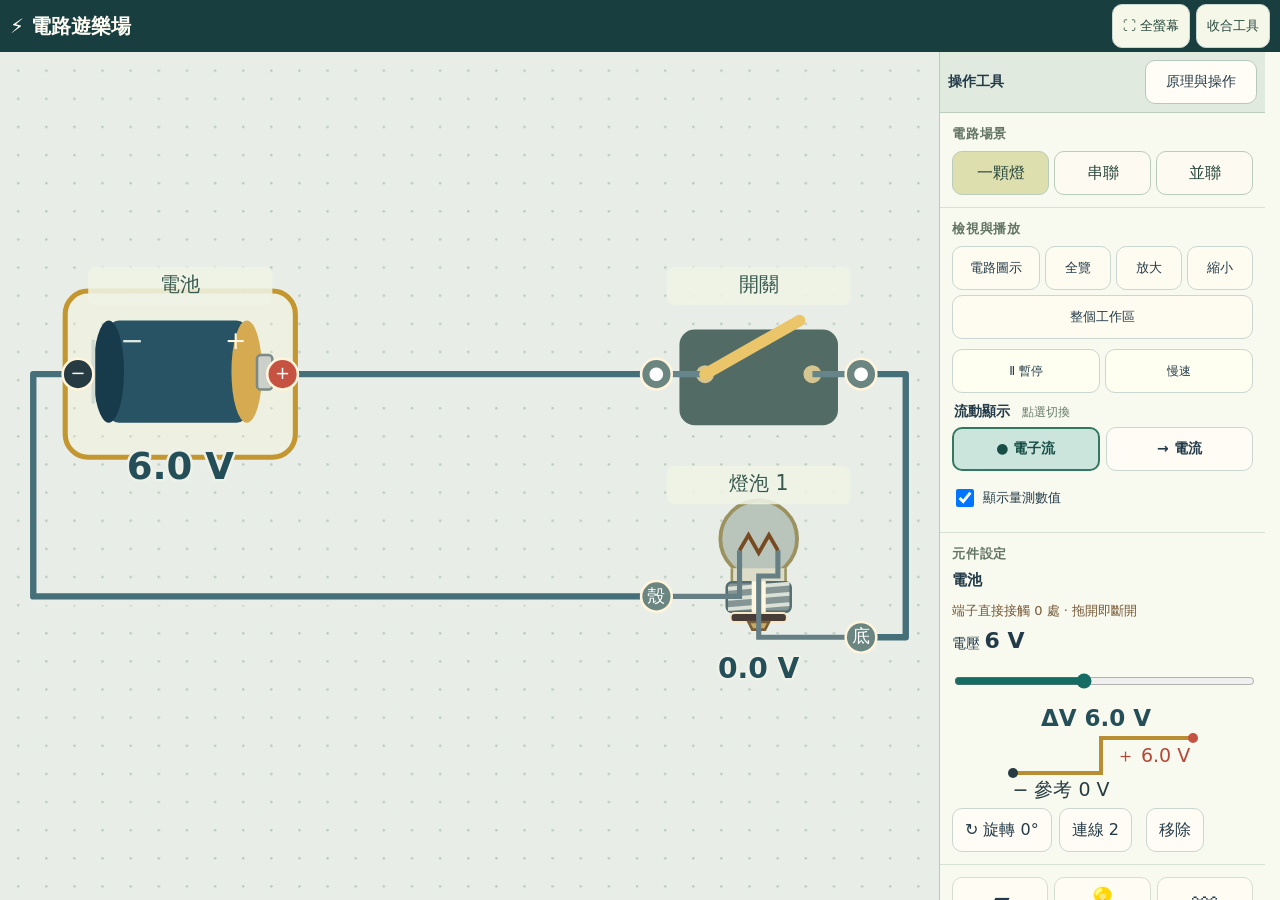
==== commit 152c5559: "Add nonlinear red LED and cursor-centered wheel zoom" ====
--- a/index.html
+++ b/index.html
@@ -5,12 +5,12 @@
 <section class="panel"><h2>電路場景</h2><div class="presets" aria-label="電路場景"><button data-scene="simple" aria-pressed="true">一顆燈</button><button data-scene="series">串聯</button><button data-scene="parallel">並聯</button></div></section>
 <section class="panel"><h2>檢視與播放</h2><div class="view-tools"><button id="symbols" aria-pressed="false" aria-label="切換一般外觀與電路符號">電路圖示</button><button id="fit" aria-label="全覽目前所有元件與導線">全覽</button><button id="zoomIn" aria-label="放大畫面" title="放大畫面">放大</button><button id="zoomOut" aria-label="縮小畫面" title="縮小畫面">縮小</button><button id="workspace" aria-label="顯示完整可配置工作區">整個工作區</button></div><div id="animationTools"><button id="play" aria-pressed="false">Ⅱ 暫停</button><button id="slow" aria-pressed="false">慢速</button></div><fieldset class="flow-choice"><legend>流動顯示 <span>點選切換</span></legend><div class="flow-mode-options" role="group" aria-label="流動顯示"><button id="electronMode" data-flow-mode="electron" aria-pressed="true">● 電子流</button><button id="currentMode" data-flow-mode="current" aria-pressed="false">→ 電流</button></div></fieldset><label class="numbers-option"><input type="checkbox" id="numbers" checked> 顯示量測數值</label><div id="sceneHint" role="status" aria-live="polite" hidden></div></section>
 <section class="panel" id="selectionPanel" hidden><h2>元件設定</h2><div id="selectedControls"></div></section>
-<section class="panel shelf" aria-label="拖曳元件到場景"><div class="partshelf"><button data-add="battery" aria-label="新增或拖曳電池"><span>▰</span>電池</button><button data-add="lamp" aria-label="新增或拖曳燈泡"><span>💡</span>燈泡</button><button data-add="resistor" aria-label="新增或拖曳電阻"><span>〰</span>電阻</button><button data-add="switch" aria-label="新增或拖曳開關"><span>⏻</span>開關</button><button data-add="ammeter" aria-label="新增或拖曳安培計"><span>Ⓐ</span>安培計</button><button data-add="voltmeter" aria-label="新增或拖曳伏特計"><span>Ⓥ</span>伏特計</button><button data-add="fuse"><span>▱</span>保險絲</button><button data-add="breaker"><span>▣</span>無熔絲開關</button><button data-add="junction" aria-label="拖曳新增獨立端點"><span>●</span>獨立端點</button></div><div class="edittools"><button id="undo" disabled aria-label="復原上一步">↶ 復原</button><button id="cancelWire" hidden>取消接線</button><button id="clear" aria-label="清空場景，可復原">清空</button></div></section>
+<section class="panel shelf" aria-label="拖曳元件到場景"><div class="partshelf"><button data-add="battery" aria-label="新增或拖曳電池"><span>▰</span>電池</button><button data-add="lamp" aria-label="新增或拖曳燈泡"><span>💡</span>燈泡</button><button data-add="resistor" aria-label="新增或拖曳電阻"><span>〰</span>電阻</button><button data-add="switch" aria-label="新增或拖曳開關"><span>⏻</span>開關</button><button data-add="ammeter" aria-label="新增或拖曳安培計"><span>Ⓐ</span>安培計</button><button data-add="voltmeter" aria-label="新增或拖曳伏特計"><span>Ⓥ</span>伏特計</button><button data-add="fuse"><span>▱</span>保險絲</button><button data-add="breaker"><span>▣</span>無熔絲開關</button><button data-add="junction" aria-label="拖曳新增獨立端點"><span>●</span>獨立端點</button><button data-add="led" aria-label="拖曳新增紅LED"><span style="color:#c12d25">●</span>紅LED</button></div><div class="edittools"><button id="undo" disabled aria-label="復原上一步">↶ 復原</button><button id="cancelWire" hidden>取消接線</button><button id="clear" aria-label="清空場景，可復原">清空</button></div></section>
 </aside></main></div>
 <dialog id="meterDialog"><button id="closeMeter">✕ 返回場景</button><div id="meterLarge"></div></dialog>
 <dialog id="help" aria-labelledby="helpTitle"><div class="help-heading"><h2 id="helpTitle">原理與操作</h2><button id="closeHelp" autofocus>✕ 返回場景</button></div>
-<section><h3>動手操作</h3><p>點開關；或把兩個接柱連起來。</p><p>從工具架拖到畫布新增；短點不新增。拖動元件（儀表直接抓本體）到垃圾桶，放開才刪除，連線一併移除；可復原。鍵盤聚焦工具架後Alt＋Enter新增，選取後Delete或移除按鈕亦可刪除。獨立端點的中心可接多條導線，為零阻等電位節點，電流依KCL分流；直接拖曳圓點移動並保留所有接線，短點圓點仍可接線，拖到垃圾桶可刪除並復原。獨立端點最多10個，原有預設內建分岔接點維持不變。點元件調整 · 拖元件移動 · 點兩接柱接線。選中電池或電阻，可拖滑桿看變化；儀表可切量程、放大讀表。</p><p>空白處拖曳平移；元件拖到邊緣可繼續移動畫布。雙指捏合可縮放；「全覽」框住目前電路。</p><p>選元件按「旋轉」或R。選線後可斷開、拖端點改接、拖方塊調走線；復原可接回。</p><p>離線可玩 · 先斷電再改線</p></section>
+<section><h3>動手操作</h3><p>點開關；或把兩個接柱連起來。</p><p>從工具架拖到畫布新增；短點不新增。拖動元件（儀表直接抓本體）到垃圾桶，放開才刪除，連線一併移除；可復原。鍵盤聚焦工具架後Alt＋Enter新增，選取後Delete或移除按鈕亦可刪除。獨立端點的中心可接多條導線，為零阻等電位節點，電流依KCL分流；直接拖曳圓點移動並保留所有接線，短點圓點仍可接線，拖到垃圾桶可刪除並復原。獨立端點最多10個，原有預設內建分岔接點維持不變。點元件調整 · 拖元件移動 · 點兩接柱接線。選中電池或電阻，可拖滑桿看變化；儀表可切量程、放大讀表。</p><p>空白處拖曳平移；元件拖到邊緣可繼續移動畫布。滑鼠滾輪以游標為中心縮放操作區；雙指捏合可縮放；「全覽」框住目前電路。</p><p>選元件按「旋轉」或R。選線後可斷開、拖端點改接、拖方塊調走線；復原可接回。</p><p>離線可玩 · 先斷電再改線</p></section>
 <section><h3>電子流與電流</h3><div id="flowCaption"><p>藍色圓點＝外部電路金屬導體中的電子，外部負端→正端；正常接法經安培計黑入紅出，反接依實際支流反向。</p><p>帶桿箭頭＝傳統電流，外部正端→負端；正常接法經安培計紅入黑出，與電子相反。電流不是物質。</p><p>較大電流流動較快；微小電流以稀疏標記示意，點數與速度不可當電流比值，也非真實電子漂移速度。端帽外環仍是同一接點。</p><p>高電阻伏特計只有微小電流；等電位、開路、懸空、無源或報廢後不流動。電池內部為電荷移動的簡化示意。</p></div></section>
-<section><h3>電池直接接觸</h3><p>拖動電池，讓兩個端子相向接觸並吸附，不需另接線；綠色短接橋表示接觸。拖開或旋轉離開就斷開，只移動你拖的那一顆。四個方向皆可；請讓端子相向，不是碰到任意本體就導通。</p><p>正負相接同向串聯，電壓相加；同極相接反向串聯，電壓相減。等大相抵時總電壓0 V，沒有其他電源就沒有持續電流；反向電源較大時，總極性與電流反向。每顆電池仍可各自調電壓。電路圖示把直線排列、組內沒有分岔的接觸鏈（或相鄰端子手動串接）收合為連續長短極板；長線為正極、短線為負極，反向仍保留反向極板。②−①明示外側端點的電壓方向。點選各對極板可調單顆；拖動、開始接線或選線時展開原位置供操作，不搬動模型，不刪手動線。有分岔或不適合合組的接法仍顯示原線路，可先切一般圖示拖端子直接接觸。理想電源相衝突或短路會保護暫停，拖開可恢復；接觸與手動導線分開。</p></section><section><h3>電池並聯與分流</h3><p>同電壓、同極並聯維持原端電壓，不把電壓相加；接上負載時各顆都參與供電。理想等壓源原本不能唯一決定各支流，本教具明示採「每顆相同極小內阻的理想極限」：保留理想端電壓與KCL，在相容解中使各顆電流平方和最小。兩／三顆單純相同並聯分別分擔一半／三分之一；串並混合依各支路顆數與完整拓撲分流，不強制每個支路等分。</p><p>這是可比較的教學約束，不是實物唯一分配，也不是只平均動畫；支路安培計、導線與粒子使用同一解。無負載或外路開路時沒有持續供電；斷開一顆後其餘重新分流。不同電壓同極並聯或反極並聯，在本理想模型不相容，顯示衝突並停流，不平均電壓或假造正常循環電流；真實電池可能有危險均衡／短路電流。</p><p><a href="https://kurs.ets.kth.se/ei1120/chptrs/ch02_simplify.pdf" target="_blank" rel="noopener">KTH：理想並聯電壓源支流不唯一</a> · <a href="https://openstax.org/books/university-physics-volume-2/pages/10-3-kirchhoffs-rules" target="_blank" rel="noopener">OpenStax：KCL及含內阻並聯電池</a></p></section><section><h3>過流保護</h3><p>燈泡教學額定6 V／1.5 W，耐電流350 mA。保險絲與無熔絲開關的額定／跳脫電流可調50–2000 mA；調整的是保護門檻，不是強制支流大小。</p><p>保險絲熔斷後開路，需排除過載再更換；無熔絲開關跳脫後開路，需修正過載再手動復歸，未修正會再跳。正常可手動斷開／閉合。過流取絕對值，反接同樣保護。</p><p>閉合保護器用0.01 Ω教學低阻，讓跨接理想電源也能求解並切斷；極大電流僅是理想電源／教學低阻估算，不是真實短路電流預測。簡化動作延時為max(0.12,0.45/(I/額定I)²)秒，與燈泡0.9秒門檻配合；只有超過各元件自己的門檻才開始累計：燈泡耐電流350 mA＜支流＜保護門檻時，只有燈泡會燒毀；支流同時超過兩門檻時，依延時先後動作。等於門檻不動作。選取元件可查看目前電流及故障前的事件電流；兩者均以mA顯示。不代表通用實物時間—電流曲線。</p><p><a href="https://www.eaton.com/us/en-us/products/electrical-circuit-protection/circuit-breakers/circuit-breakers-fundamentals.html" target="_blank" rel="noopener">Eaton：斷路器原理與復歸</a> · <a href="https://automotive.eaton.com/gb/en-gb/products/electronic-components/topics/fuse-technology.html" target="_blank" rel="noopener">保險絲時間—電流曲線</a></p></section><details id="about"><summary id="aboutToggle">模型與出處</summary><p>電池為理想電壓源；導線、閉合開關與安培計零電阻；伏特計為有限高阻指針式模型：1000 Ω/V，3／15／30 V量程分別為3／15／30 kΩ，滿刻度1 mA。這是教學設定，非照片中特定儀表規格。燈泡非線性穩態模型的電流大小以mA顯示，6 V時為250 mA，亮度、燈絲色彩與光圈大小隨功率變化，採加強對比的教學示意，非特定實物的校準值。指針與光暈會平順追隨求解值；真正短路在判定損壞前先保護暫停；損壞後故障支路開路，其餘合法支路恢復。燒毀元件上會顯示「更換」按鈕，可直接點選更換新品，原有接線保留；若未排除原因仍會再次損壞。衝突電源仍全場保護暫停，標紅實際相關元件與路徑。合法負載旁路不停止其他負載，欠定的理想安培計支流標「未定」。</p><p>橫向操作時電路在左、工具集中於右側並可獨立捲動；手機直向可用上下配置或橫放。可按全螢幕，瀏覽器支援時才嘗試鎖橫向；拒絕或不支援時仍可操作。r10工作世界由r9的1300×450擴為2600×900，面積4倍，元件與字體不縮小；儀表可抓「拖曳此處移動」把手，至少132×48CSS px且與接柱熱區分開。元件拖到邊緣可自動平移，工具欄可收合，展開與全螢幕鈕保留頂列。全覽只框目前電路，整個工作區顯示完整範圍。各類可新增元件最多10個，報廢未移除也計入；移除後可補，更換不算新增，內建接點不計入。</p><p>r13流動顯示可明確選電子流／電流，藍點與有桿箭頭方向相反，按實際支流決定；正常A接法電子黑入紅出、電流紅入黑出，反接依求解反向，伏特計依實際兩端電壓流過微小支流，參與分流與分壓。較大電流較快，微小電流以稀疏較慢標記顯示，速度與點數不是電流比值或真實漂移速度。電池內部為電荷移動的簡化示意；零流標記隱藏也不代表金屬內沒有電子。</p><p>r12電池大讀值在元件外正立顯示，內部流路不蓋字。端帽外環為同一接點的可見導引，不新增支路；安培計粒子走完整可見下方通道，符號圖繞字而不穿字，已取消盤面大遮罩。三個預設整組放在世界中央，再置中到左畫布。世界0..2600／0..900的虛線、角標與灰色區外是真邊界；碰界會提示元件、接柱與把手所需完整空間。</p><p>場景儀表的盤面、刻度、單位、指針與量程字隨本體一起旋轉，外部讀值與把手維持正向；放大表可獨立正立閱讀。端子列下方有獨立電子通道，只連活動紅端及黑端，粒子繞開端帽與盤面文字，避免遮蔽造成視覺斷口。通道為教學示意，不是真實內部構造；伏特計高電阻而非斷路；閉合且兩端電位不同才有微小電流，等電位、懸空、無源或報廢後不造假流。</p><p>一般圖示的燈泡是傳統螺口燈泡：一極為螺紋金屬殼，另一極為底部中央接點，中間有絕緣環。標「殼」與「底」的中性接柱以可見短引線接到對應實體接點；內部兩條導線分別經燈絲連至殼與底，沒有直接短接。燈泡無正負極，反接同樣可亮。同一金屬殼的不同位置屬同一極，不是兩極。符號圖保留圓圈X與相同拓撲端名，切圖不改接線。</p><p>電池採 D 型（1 號）乾電池的圓柱外形：凸起為＋極，平端為−極。它表示可調理想電源；6 V 是目前設定，並非宣稱單顆實體 1 號電池固定為 6 V。單階圖以黑色−端為 0 V 參考，紅色＋端高出 ΔV；這是相對電位，不是絕對電位。</p><p>電阻採真實四色環：前兩環為數字，第三環倍率，第四色金色為 ±5% 容差；滑桿值與色環精確對應。<a href="https://www.vishay.com/docs/20143/colorcod.pdf" target="_blank" rel="noopener">Vishay 色碼表</a>。</p><p>故障採教學門檻：燈泡教學額定6 V／1.5 W／耐電流350 mA，模型在6 V正好250 mA，持續超過250 mA約0.9秒燒毀、電阻 5 W；安培計電流超過所接量程或低內阻跨接電源會報廢，伏特計超量程也採簡化損壞模型。持續過載約 0.9 秒、短路約 0.65 秒後，以一次誇張火焰／爆裂提示，報廢元件或燒斷導線保持開路；先修正接線，再選中更換，或用復原／重設場景恢復。純線短路只在實際短路路徑選一條導線燒斷，是教學保護示意，並非預測哪一段真實導線先壞。</p><p>動畫與門檻不是實物熱暫態或安全評級。真實儀表可能由保險絲保護、損壞或有其他反應，並非一定爆裂；伏特計超量程也不等於實物必然損壞。<a href="https://www.fluke.com/en-us/products/accessories/fuses" target="_blank" rel="noopener">Fluke 儀表保險絲說明</a>。暫停、拖曳與接線未完成時不累計故障；改線、旋轉、換圖示不會使報廢元件復活。</p><p>藍色圓點示意外部金屬導體的電子流；電池內部為電荷移動的簡化示意，方向依實際支流。微小支流標記更稀疏，速度隨支路電流改變；它不表示電子實際速度或電場建立時間。電荷不會被燈泡消耗。理想導線若形成多餘閉環，個別導線電流不唯一，動畫以固定樹路徑分配作示意。</p><p><a href="https://openstax.org/books/college-physics-2e/pages/21-4-dc-voltmeters-and-ammeters" target="_blank" rel="noopener">OpenStax：指針式伏特計的大串聯電阻</a>；<a href="https://openstax.org/books/college-physics-2e/pages/21-5-null-measurements" target="_blank" rel="noopener">伏特計微小電流與負載效應</a>。</p><p>同一條電氣線可分岔，分岔處有接點；不同電氣線交叉時以弧形跳線區隔，交叉不會自動導通。手機全覽供理解拓撲，可放大直接操作；旋轉保留連線與元件狀態。</p><p>參考提供的九年級第4章教材。本版聚焦電路，不含計算作答與紀錄工作表。r12、r11、r10、r9、r8、r7、r6、r5、r4與r3歷史保留於各history資料夾。一般圖示與電路符號切換只換外觀，不更動拓撲。</p><p>新增介面 CC BY-NC 4.0。原版 PhET Interactive Simulations, University of Colorado Boulder，<a href="https://phet.colorado.edu">來源</a>，非官方作品。<a href="phet-original.html" target="_blank" rel="noopener">開啟保留原檔的 PhET</a>（獨立模擬）。</p></details></dialog>
+<section><h3>電池直接接觸</h3><p>拖動電池，讓兩個端子相向接觸並吸附，不需另接線；綠色短接橋表示接觸。拖開或旋轉離開就斷開，只移動你拖的那一顆。四個方向皆可；請讓端子相向，不是碰到任意本體就導通。</p><p>正負相接同向串聯，電壓相加；同極相接反向串聯，電壓相減。等大相抵時總電壓0 V，沒有其他電源就沒有持續電流；反向電源較大時，總極性與電流反向。每顆電池仍可各自調電壓。電路圖示把直線排列、組內沒有分岔的接觸鏈（或相鄰端子手動串接）收合為連續長短極板；長線為正極、短線為負極，反向仍保留反向極板。②−①明示外側端點的電壓方向。點選各對極板可調單顆；拖動、開始接線或選線時展開原位置供操作，不搬動模型，不刪手動線。有分岔或不適合合組的接法仍顯示原線路，可先切一般圖示拖端子直接接觸。理想電源相衝突或短路會保護暫停，拖開可恢復；接觸與手動導線分開。</p></section><section><h3>電池並聯與分流</h3><p>同電壓、同極並聯維持原端電壓，不把電壓相加；接上負載時各顆都參與供電。理想等壓源原本不能唯一決定各支流，本教具明示採「每顆相同極小內阻的理想極限」：保留理想端電壓與KCL，在相容解中使各顆電流平方和最小。兩／三顆單純相同並聯分別分擔一半／三分之一；串並混合依各支路顆數與完整拓撲分流，不強制每個支路等分。</p><p>這是可比較的教學約束，不是實物唯一分配，也不是只平均動畫；支路安培計、導線與粒子使用同一解。無負載或外路開路時沒有持續供電；斷開一顆後其餘重新分流。不同電壓同極並聯或反極並聯，在本理想模型不相容，顯示衝突並停流，不平均電壓或假造正常循環電流；真實電池可能有危險均衡／短路電流。</p><p><a href="https://kurs.ets.kth.se/ei1120/chptrs/ch02_simplify.pdf" target="_blank" rel="noopener">KTH：理想並聯電壓源支流不唯一</a> · <a href="https://openstax.org/books/university-physics-volume-2/pages/10-3-kirchhoffs-rules" target="_blank" rel="noopener">OpenStax：KCL及含內阻並聯電池</a></p></section><section><h3>紅色LED</h3><p>A陽極（＋、長腳）接較高電位，K陰極（−、短腳、平邊）接較低電位；電路符號的直線為陰極，向外箭頭表示發光。LED不是固定電阻，正向電壓提高後電流快速增加；反向只有微小漏電且不亮。請串聯電阻，電阻滑桿可選5–1000 Ω的四環可表示值，例如6 V配220或330 Ω。建議工作電流不超過20 mA；超過30 mA或反壓超過5 V，約0.25秒後燒毀並開路，可原位更換。</p><p>依<a href="https://www.kingbrightusa.com/images/catalog/SPEC/WP7113ID.pdf" target="_blank" rel="noopener">Kingbright WP7113ID原廠資料（V14A）</a>：典型1.9 V／10 mA、直流最大30 mA、反壓5 V。教具採連續分段非線性I(V)=10⁻⁷V＋(0.01/0.35²)max(V−1.55,0)²，約2.045 V／20 mA，反向漏電0.5 µA／5 V。曲線、發光及損壞延時為有限教學近似，超規電流不代表真實元件的精確值；不模擬溫度、批次差異與崩潰曲線。</p></section><section><h3>過流保護</h3><p>燈泡教學額定6 V／1.5 W，耐電流350 mA。保險絲與無熔絲開關的額定／跳脫電流可調50–2000 mA；調整的是保護門檻，不是強制支流大小。</p><p>保險絲熔斷後開路，需排除過載再更換；無熔絲開關跳脫後開路，需修正過載再手動復歸，未修正會再跳。正常可手動斷開／閉合。過流取絕對值，反接同樣保護。</p><p>閉合保護器用0.01 Ω教學低阻，讓跨接理想電源也能求解並切斷；極大電流僅是理想電源／教學低阻估算，不是真實短路電流預測。簡化動作延時為max(0.12,0.45/(I/額定I)²)秒，與燈泡0.9秒門檻配合；只有超過各元件自己的門檻才開始累計：燈泡耐電流350 mA＜支流＜保護門檻時，只有燈泡會燒毀；支流同時超過兩門檻時，依延時先後動作。等於門檻不動作。選取元件可查看目前電流及故障前的事件電流；兩者均以mA顯示。不代表通用實物時間—電流曲線。</p><p><a href="https://www.eaton.com/us/en-us/products/electrical-circuit-protection/circuit-breakers/circuit-breakers-fundamentals.html" target="_blank" rel="noopener">Eaton：斷路器原理與復歸</a> · <a href="https://automotive.eaton.com/gb/en-gb/products/electronic-components/topics/fuse-technology.html" target="_blank" rel="noopener">保險絲時間—電流曲線</a></p></section><details id="about"><summary id="aboutToggle">模型與出處</summary><p>電池為理想電壓源；導線、閉合開關與安培計零電阻；伏特計為有限高阻指針式模型：1000 Ω/V，3／15／30 V量程分別為3／15／30 kΩ，滿刻度1 mA。這是教學設定，非照片中特定儀表規格。燈泡非線性穩態模型的電流大小以mA顯示，6 V時為250 mA，亮度、燈絲色彩與光圈大小隨功率變化，採加強對比的教學示意，非特定實物的校準值。指針與光暈會平順追隨求解值；真正短路在判定損壞前先保護暫停；損壞後故障支路開路，其餘合法支路恢復。燒毀元件上會顯示「更換」按鈕，可直接點選更換新品，原有接線保留；若未排除原因仍會再次損壞。衝突電源仍全場保護暫停，標紅實際相關元件與路徑。合法負載旁路不停止其他負載，欠定的理想安培計支流標「未定」。</p><p>橫向操作時電路在左、工具集中於右側並可獨立捲動；手機直向可用上下配置或橫放。可按全螢幕，瀏覽器支援時才嘗試鎖橫向；拒絕或不支援時仍可操作。r10工作世界由r9的1300×450擴為2600×900，面積4倍，元件與字體不縮小；儀表可抓「拖曳此處移動」把手，至少132×48CSS px且與接柱熱區分開。元件拖到邊緣可自動平移，工具欄可收合，展開與全螢幕鈕保留頂列。全覽只框目前電路，整個工作區顯示完整範圍。各類可新增元件最多10個，報廢未移除也計入；移除後可補，更換不算新增，內建接點不計入。</p><p>r13流動顯示可明確選電子流／電流，藍點與有桿箭頭方向相反，按實際支流決定；正常A接法電子黑入紅出、電流紅入黑出，反接依求解反向，伏特計依實際兩端電壓流過微小支流，參與分流與分壓。較大電流較快，微小電流以稀疏較慢標記顯示，速度與點數不是電流比值或真實漂移速度。電池內部為電荷移動的簡化示意；零流標記隱藏也不代表金屬內沒有電子。</p><p>r12電池大讀值在元件外正立顯示，內部流路不蓋字。端帽外環為同一接點的可見導引，不新增支路；安培計粒子走完整可見下方通道，符號圖繞字而不穿字，已取消盤面大遮罩。三個預設整組放在世界中央，再置中到左畫布。世界0..2600／0..900的虛線、角標與灰色區外是真邊界；碰界會提示元件、接柱與把手所需完整空間。</p><p>場景儀表的盤面、刻度、單位、指針與量程字隨本體一起旋轉，外部讀值與把手維持正向；放大表可獨立正立閱讀。端子列下方有獨立電子通道，只連活動紅端及黑端，粒子繞開端帽與盤面文字，避免遮蔽造成視覺斷口。通道為教學示意，不是真實內部構造；伏特計高電阻而非斷路；閉合且兩端電位不同才有微小電流，等電位、懸空、無源或報廢後不造假流。</p><p>一般圖示的燈泡是傳統螺口燈泡：一極為螺紋金屬殼，另一極為底部中央接點，中間有絕緣環。標「殼」與「底」的中性接柱以可見短引線接到對應實體接點；內部兩條導線分別經燈絲連至殼與底，沒有直接短接。燈泡無正負極，反接同樣可亮。同一金屬殼的不同位置屬同一極，不是兩極。符號圖保留圓圈X與相同拓撲端名，切圖不改接線。</p><p>電池採 D 型（1 號）乾電池的圓柱外形：凸起為＋極，平端為−極。它表示可調理想電源；6 V 是目前設定，並非宣稱單顆實體 1 號電池固定為 6 V。單階圖以黑色−端為 0 V 參考，紅色＋端高出 ΔV；這是相對電位，不是絕對電位。</p><p>電阻採真實四色環：前兩環為數字，第三環倍率，第四色金色為 ±5% 容差；滑桿值與色環精確對應。<a href="https://www.vishay.com/docs/20143/colorcod.pdf" target="_blank" rel="noopener">Vishay 色碼表</a>。</p><p>故障採教學門檻：燈泡教學額定6 V／1.5 W／耐電流350 mA，模型在6 V正好250 mA，持續超過250 mA約0.9秒燒毀、電阻 5 W；安培計電流超過所接量程或低內阻跨接電源會報廢，伏特計超量程也採簡化損壞模型。持續過載約 0.9 秒、短路約 0.65 秒後，以一次誇張火焰／爆裂提示，報廢元件或燒斷導線保持開路；先修正接線，再選中更換，或用復原／重設場景恢復。純線短路只在實際短路路徑選一條導線燒斷，是教學保護示意，並非預測哪一段真實導線先壞。</p><p>動畫與門檻不是實物熱暫態或安全評級。真實儀表可能由保險絲保護、損壞或有其他反應，並非一定爆裂；伏特計超量程也不等於實物必然損壞。<a href="https://www.fluke.com/en-us/products/accessories/fuses" target="_blank" rel="noopener">Fluke 儀表保險絲說明</a>。暫停、拖曳與接線未完成時不累計故障；改線、旋轉、換圖示不會使報廢元件復活。</p><p>藍色圓點示意外部金屬導體的電子流；電池內部為電荷移動的簡化示意，方向依實際支流。微小支流標記更稀疏，速度隨支路電流改變；它不表示電子實際速度或電場建立時間。電荷不會被燈泡消耗。理想導線若形成多餘閉環，個別導線電流不唯一，動畫以固定樹路徑分配作示意。</p><p><a href="https://openstax.org/books/college-physics-2e/pages/21-4-dc-voltmeters-and-ammeters" target="_blank" rel="noopener">OpenStax：指針式伏特計的大串聯電阻</a>；<a href="https://openstax.org/books/college-physics-2e/pages/21-5-null-measurements" target="_blank" rel="noopener">伏特計微小電流與負載效應</a>。</p><p>同一條電氣線可分岔，分岔處有接點；不同電氣線交叉時以弧形跳線區隔，交叉不會自動導通。手機全覽供理解拓撲，可放大直接操作；旋轉保留連線與元件狀態。</p><p>參考提供的九年級第4章教材。本版聚焦電路，不含計算作答與紀錄工作表。r12、r11、r10、r9、r8、r7、r6、r5、r4與r3歷史保留於各history資料夾。一般圖示與電路符號切換只換外觀，不更動拓撲。</p><p>新增介面 CC BY-NC 4.0。原版 PhET Interactive Simulations, University of Colorado Boulder，<a href="https://phet.colorado.edu">來源</a>，非官方作品。<a href="phet-original.html" target="_blank" rel="noopener">開啟保留原檔的 PhET</a>（獨立模擬）。</p></details></dialog>
 
-<script src="solver.js?v=ed1b9b771f19"></script><script src="flow.js?v=404ae86b7d9f"></script><script src="safety.js?v=fa6120b5f140"></script><script src="sim.js?v=ae47411fbf97"></script></body></html>
+<script src="solver.js?v=ccbe61c124e5"></script><script src="flow.js?v=404ae86b7d9f"></script><script src="safety.js?v=d31e2bb9785b"></script><script src="sim.js?v=7ef86d5f66f0"></script></body></html>
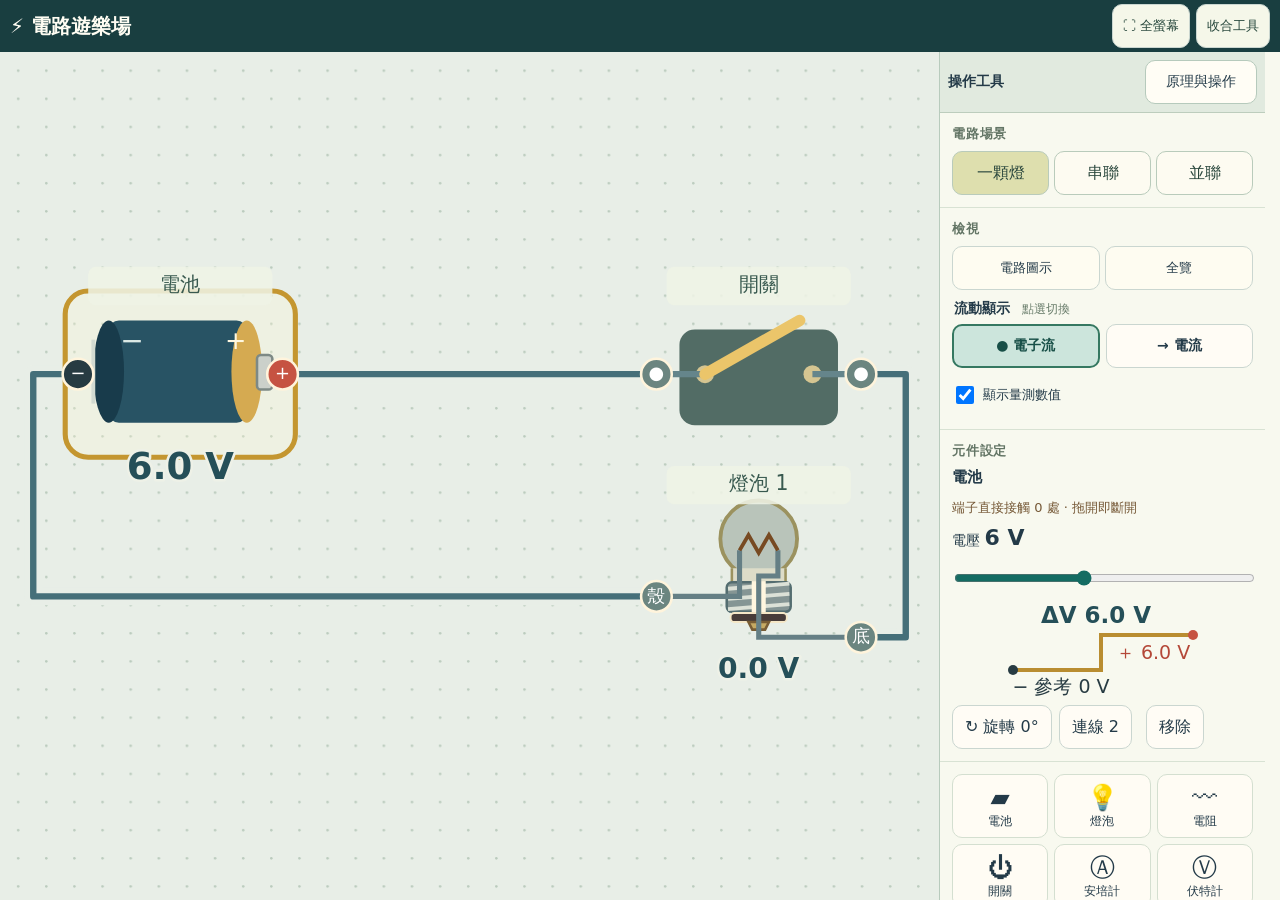
==== commit 15ef4d12: "Add four-post sliding rheostat and simplify view controls" ====
--- a/index.html
+++ b/index.html
@@ -3,14 +3,14 @@
 <main><section id="playground" aria-label="電路模擬場景"><div id="viewport"><svg id="stage" viewBox="0 0 2600 900" aria-label="可拖曳元件、接線與切換開關的電路" role="group"></svg></div><div id="orientationHint" role="status"><span>橫放裝置，電路在左、工具在右會更好操作。</span><button id="dismissOrientation" aria-label="關閉橫向操作提示">✕</button></div><div id="boundaryHint" role="status" hidden></div><div id="toast" role="status" aria-live="polite"></div><div id="trashZone" hidden role="status">🗑 拖到此處放開刪除</div><div id="dragGhost" hidden aria-hidden="true"></div><div id="wireActions" hidden><button id="disconnectWire">斷開這條線</button></div></section>
 <aside id="controls" aria-label="電路操作與設定"><div class="control-top"><strong>操作工具</strong><button id="helpToggle" aria-label="原理與操作" aria-haspopup="dialog" aria-controls="help">原理與操作</button></div><p id="fullscreenStatus" role="status" hidden></p>
 <section class="panel"><h2>電路場景</h2><div class="presets" aria-label="電路場景"><button data-scene="simple" aria-pressed="true">一顆燈</button><button data-scene="series">串聯</button><button data-scene="parallel">並聯</button></div></section>
-<section class="panel"><h2>檢視與播放</h2><div class="view-tools"><button id="symbols" aria-pressed="false" aria-label="切換一般外觀與電路符號">電路圖示</button><button id="fit" aria-label="全覽目前所有元件與導線">全覽</button><button id="zoomIn" aria-label="放大畫面" title="放大畫面">放大</button><button id="zoomOut" aria-label="縮小畫面" title="縮小畫面">縮小</button><button id="workspace" aria-label="顯示完整可配置工作區">整個工作區</button></div><div id="animationTools"><button id="play" aria-pressed="false">Ⅱ 暫停</button><button id="slow" aria-pressed="false">慢速</button></div><fieldset class="flow-choice"><legend>流動顯示 <span>點選切換</span></legend><div class="flow-mode-options" role="group" aria-label="流動顯示"><button id="electronMode" data-flow-mode="electron" aria-pressed="true">● 電子流</button><button id="currentMode" data-flow-mode="current" aria-pressed="false">→ 電流</button></div></fieldset><label class="numbers-option"><input type="checkbox" id="numbers" checked> 顯示量測數值</label><div id="sceneHint" role="status" aria-live="polite" hidden></div></section>
+<section class="panel"><h2>檢視</h2><div class="view-tools"><button id="symbols" aria-pressed="false" aria-label="切換一般外觀與電路符號">電路圖示</button><button id="fit" aria-label="全覽目前所有元件與導線">全覽</button></div><fieldset class="flow-choice"><legend>流動顯示 <span>點選切換</span></legend><div class="flow-mode-options" role="group" aria-label="流動顯示"><button id="electronMode" data-flow-mode="electron" aria-pressed="true">● 電子流</button><button id="currentMode" data-flow-mode="current" aria-pressed="false">→ 電流</button></div></fieldset><label class="numbers-option"><input type="checkbox" id="numbers" checked> 顯示量測數值</label><div id="sceneHint" role="status" aria-live="polite" hidden></div></section>
 <section class="panel" id="selectionPanel" hidden><h2>元件設定</h2><div id="selectedControls"></div></section>
-<section class="panel shelf" aria-label="拖曳元件到場景"><div class="partshelf"><button data-add="battery" aria-label="新增或拖曳電池"><span>▰</span>電池</button><button data-add="lamp" aria-label="新增或拖曳燈泡"><span>💡</span>燈泡</button><button data-add="resistor" aria-label="新增或拖曳電阻"><span>〰</span>電阻</button><button data-add="switch" aria-label="新增或拖曳開關"><span>⏻</span>開關</button><button data-add="ammeter" aria-label="新增或拖曳安培計"><span>Ⓐ</span>安培計</button><button data-add="voltmeter" aria-label="新增或拖曳伏特計"><span>Ⓥ</span>伏特計</button><button data-add="fuse"><span>▱</span>保險絲</button><button data-add="breaker"><span>▣</span>無熔絲開關</button><button data-add="junction" aria-label="拖曳新增獨立端點"><span>●</span>獨立端點</button><button data-add="led" aria-label="拖曳新增紅LED"><span style="color:#c12d25">●</span>紅LED</button></div><div class="edittools"><button id="undo" disabled aria-label="復原上一步">↶ 復原</button><button id="cancelWire" hidden>取消接線</button><button id="clear" aria-label="清空場景，可復原">清空</button></div></section>
+<section class="panel shelf" aria-label="拖曳元件到場景"><div class="partshelf"><button data-add="battery" aria-label="新增或拖曳電池"><span>▰</span>電池</button><button data-add="lamp" aria-label="新增或拖曳燈泡"><span>💡</span>燈泡</button><button data-add="resistor" aria-label="新增或拖曳電阻"><span>〰</span>電阻</button><button data-add="switch" aria-label="新增或拖曳開關"><span>⏻</span>開關</button><button data-add="ammeter" aria-label="新增或拖曳安培計"><span>Ⓐ</span>安培計</button><button data-add="voltmeter" aria-label="新增或拖曳伏特計"><span>Ⓥ</span>伏特計</button><button data-add="fuse"><span>▱</span>保險絲</button><button data-add="breaker"><span>▣</span>無熔絲開關</button><button data-add="junction" aria-label="拖曳新增獨立端點"><span>●</span>獨立端點</button><button data-add="led" aria-label="拖曳新增紅LED"><span style="color:#c12d25">●</span>紅LED</button><button data-add="rheostat" aria-label="拖曳新增滑動變阻器"><span>⇆</span>滑動變阻器</button></div><div class="edittools"><button id="undo" disabled aria-label="復原上一步">↶ 復原</button><button id="cancelWire" hidden>取消接線</button><button id="clear" aria-label="清空場景，可復原">清空</button></div></section>
 </aside></main></div>
 <dialog id="meterDialog"><button id="closeMeter">✕ 返回場景</button><div id="meterLarge"></div></dialog>
 <dialog id="help" aria-labelledby="helpTitle"><div class="help-heading"><h2 id="helpTitle">原理與操作</h2><button id="closeHelp" autofocus>✕ 返回場景</button></div>
 <section><h3>動手操作</h3><p>點開關；或把兩個接柱連起來。</p><p>從工具架拖到畫布新增；短點不新增。拖動元件（儀表直接抓本體）到垃圾桶，放開才刪除，連線一併移除；可復原。鍵盤聚焦工具架後Alt＋Enter新增，選取後Delete或移除按鈕亦可刪除。獨立端點的中心可接多條導線，為零阻等電位節點，電流依KCL分流；直接拖曳圓點移動並保留所有接線，短點圓點仍可接線，拖到垃圾桶可刪除並復原。獨立端點最多10個，原有預設內建分岔接點維持不變。點元件調整 · 拖元件移動 · 點兩接柱接線。選中電池或電阻，可拖滑桿看變化；儀表可切量程、放大讀表。</p><p>空白處拖曳平移；元件拖到邊緣可繼續移動畫布。滑鼠滾輪以游標為中心縮放操作區；雙指捏合可縮放；「全覽」框住目前電路。</p><p>選元件按「旋轉」或R。選線後可斷開、拖端點改接、拖方塊調走線；復原可接回。</p><p>離線可玩 · 先斷電再改線</p></section>
 <section><h3>電子流與電流</h3><div id="flowCaption"><p>藍色圓點＝外部電路金屬導體中的電子，外部負端→正端；正常接法經安培計黑入紅出，反接依實際支流反向。</p><p>帶桿箭頭＝傳統電流，外部正端→負端；正常接法經安培計紅入黑出，與電子相反。電流不是物質。</p><p>較大電流流動較快；微小電流以稀疏標記示意，點數與速度不可當電流比值，也非真實電子漂移速度。端帽外環仍是同一接點。</p><p>高電阻伏特計只有微小電流；等電位、開路、懸空、無源或報廢後不流動。電池內部為電荷移動的簡化示意。</p></div></section>
-<section><h3>電池直接接觸</h3><p>拖動電池，讓兩個端子相向接觸並吸附，不需另接線；綠色短接橋表示接觸。拖開或旋轉離開就斷開，只移動你拖的那一顆。四個方向皆可；請讓端子相向，不是碰到任意本體就導通。</p><p>正負相接同向串聯，電壓相加；同極相接反向串聯，電壓相減。等大相抵時總電壓0 V，沒有其他電源就沒有持續電流；反向電源較大時，總極性與電流反向。每顆電池仍可各自調電壓。電路圖示把直線排列、組內沒有分岔的接觸鏈（或相鄰端子手動串接）收合為連續長短極板；長線為正極、短線為負極，反向仍保留反向極板。②−①明示外側端點的電壓方向。點選各對極板可調單顆；拖動、開始接線或選線時展開原位置供操作，不搬動模型，不刪手動線。有分岔或不適合合組的接法仍顯示原線路，可先切一般圖示拖端子直接接觸。理想電源相衝突或短路會保護暫停，拖開可恢復；接觸與手動導線分開。</p></section><section><h3>電池並聯與分流</h3><p>同電壓、同極並聯維持原端電壓，不把電壓相加；接上負載時各顆都參與供電。理想等壓源原本不能唯一決定各支流，本教具明示採「每顆相同極小內阻的理想極限」：保留理想端電壓與KCL，在相容解中使各顆電流平方和最小。兩／三顆單純相同並聯分別分擔一半／三分之一；串並混合依各支路顆數與完整拓撲分流，不強制每個支路等分。</p><p>這是可比較的教學約束，不是實物唯一分配，也不是只平均動畫；支路安培計、導線與粒子使用同一解。無負載或外路開路時沒有持續供電；斷開一顆後其餘重新分流。不同電壓同極並聯或反極並聯，在本理想模型不相容，顯示衝突並停流，不平均電壓或假造正常循環電流；真實電池可能有危險均衡／短路電流。</p><p><a href="https://kurs.ets.kth.se/ei1120/chptrs/ch02_simplify.pdf" target="_blank" rel="noopener">KTH：理想並聯電壓源支流不唯一</a> · <a href="https://openstax.org/books/university-physics-volume-2/pages/10-3-kirchhoffs-rules" target="_blank" rel="noopener">OpenStax：KCL及含內阻並聯電池</a></p></section><section><h3>紅色LED</h3><p>A陽極（＋、長腳）接較高電位，K陰極（−、短腳、平邊）接較低電位；電路符號的直線為陰極，向外箭頭表示發光。LED不是固定電阻，正向電壓提高後電流快速增加；反向只有微小漏電且不亮。請串聯電阻，電阻滑桿可選5–1000 Ω的四環可表示值，例如6 V配220或330 Ω。建議工作電流不超過20 mA；超過30 mA或反壓超過5 V，約0.25秒後燒毀並開路，可原位更換。</p><p>依<a href="https://www.kingbrightusa.com/images/catalog/SPEC/WP7113ID.pdf" target="_blank" rel="noopener">Kingbright WP7113ID原廠資料（V14A）</a>：典型1.9 V／10 mA、直流最大30 mA、反壓5 V。教具採連續分段非線性I(V)=10⁻⁷V＋(0.01/0.35²)max(V−1.55,0)²，約2.045 V／20 mA，反向漏電0.5 µA／5 V。曲線、發光及損壞延時為有限教學近似，超規電流不代表真實元件的精確值；不模擬溫度、批次差異與崩潰曲線。</p></section><section><h3>過流保護</h3><p>燈泡教學額定6 V／1.5 W，耐電流350 mA。保險絲與無熔絲開關的額定／跳脫電流可調50–2000 mA；調整的是保護門檻，不是強制支流大小。</p><p>保險絲熔斷後開路，需排除過載再更換；無熔絲開關跳脫後開路，需修正過載再手動復歸，未修正會再跳。正常可手動斷開／閉合。過流取絕對值，反接同樣保護。</p><p>閉合保護器用0.01 Ω教學低阻，讓跨接理想電源也能求解並切斷；極大電流僅是理想電源／教學低阻估算，不是真實短路電流預測。簡化動作延時為max(0.12,0.45/(I/額定I)²)秒，與燈泡0.9秒門檻配合；只有超過各元件自己的門檻才開始累計：燈泡耐電流350 mA＜支流＜保護門檻時，只有燈泡會燒毀；支流同時超過兩門檻時，依延時先後動作。等於門檻不動作。選取元件可查看目前電流及故障前的事件電流；兩者均以mA顯示。不代表通用實物時間—電流曲線。</p><p><a href="https://www.eaton.com/us/en-us/products/electrical-circuit-protection/circuit-breakers/circuit-breakers-fundamentals.html" target="_blank" rel="noopener">Eaton：斷路器原理與復歸</a> · <a href="https://automotive.eaton.com/gb/en-gb/products/electronic-components/topics/fuse-technology.html" target="_blank" rel="noopener">保險絲時間—電流曲線</a></p></section><details id="about"><summary id="aboutToggle">模型與出處</summary><p>電池為理想電壓源；導線、閉合開關與安培計零電阻；伏特計為有限高阻指針式模型：1000 Ω/V，3／15／30 V量程分別為3／15／30 kΩ，滿刻度1 mA。這是教學設定，非照片中特定儀表規格。燈泡非線性穩態模型的電流大小以mA顯示，6 V時為250 mA，亮度、燈絲色彩與光圈大小隨功率變化，採加強對比的教學示意，非特定實物的校準值。指針與光暈會平順追隨求解值；真正短路在判定損壞前先保護暫停；損壞後故障支路開路，其餘合法支路恢復。燒毀元件上會顯示「更換」按鈕，可直接點選更換新品，原有接線保留；若未排除原因仍會再次損壞。衝突電源仍全場保護暫停，標紅實際相關元件與路徑。合法負載旁路不停止其他負載，欠定的理想安培計支流標「未定」。</p><p>橫向操作時電路在左、工具集中於右側並可獨立捲動；手機直向可用上下配置或橫放。可按全螢幕，瀏覽器支援時才嘗試鎖橫向；拒絕或不支援時仍可操作。r10工作世界由r9的1300×450擴為2600×900，面積4倍，元件與字體不縮小；儀表可抓「拖曳此處移動」把手，至少132×48CSS px且與接柱熱區分開。元件拖到邊緣可自動平移，工具欄可收合，展開與全螢幕鈕保留頂列。全覽只框目前電路，整個工作區顯示完整範圍。各類可新增元件最多10個，報廢未移除也計入；移除後可補，更換不算新增，內建接點不計入。</p><p>r13流動顯示可明確選電子流／電流，藍點與有桿箭頭方向相反，按實際支流決定；正常A接法電子黑入紅出、電流紅入黑出，反接依求解反向，伏特計依實際兩端電壓流過微小支流，參與分流與分壓。較大電流較快，微小電流以稀疏較慢標記顯示，速度與點數不是電流比值或真實漂移速度。電池內部為電荷移動的簡化示意；零流標記隱藏也不代表金屬內沒有電子。</p><p>r12電池大讀值在元件外正立顯示，內部流路不蓋字。端帽外環為同一接點的可見導引，不新增支路；安培計粒子走完整可見下方通道，符號圖繞字而不穿字，已取消盤面大遮罩。三個預設整組放在世界中央，再置中到左畫布。世界0..2600／0..900的虛線、角標與灰色區外是真邊界；碰界會提示元件、接柱與把手所需完整空間。</p><p>場景儀表的盤面、刻度、單位、指針與量程字隨本體一起旋轉，外部讀值與把手維持正向；放大表可獨立正立閱讀。端子列下方有獨立電子通道，只連活動紅端及黑端，粒子繞開端帽與盤面文字，避免遮蔽造成視覺斷口。通道為教學示意，不是真實內部構造；伏特計高電阻而非斷路；閉合且兩端電位不同才有微小電流，等電位、懸空、無源或報廢後不造假流。</p><p>一般圖示的燈泡是傳統螺口燈泡：一極為螺紋金屬殼，另一極為底部中央接點，中間有絕緣環。標「殼」與「底」的中性接柱以可見短引線接到對應實體接點；內部兩條導線分別經燈絲連至殼與底，沒有直接短接。燈泡無正負極，反接同樣可亮。同一金屬殼的不同位置屬同一極，不是兩極。符號圖保留圓圈X與相同拓撲端名，切圖不改接線。</p><p>電池採 D 型（1 號）乾電池的圓柱外形：凸起為＋極，平端為−極。它表示可調理想電源；6 V 是目前設定，並非宣稱單顆實體 1 號電池固定為 6 V。單階圖以黑色−端為 0 V 參考，紅色＋端高出 ΔV；這是相對電位，不是絕對電位。</p><p>電阻採真實四色環：前兩環為數字，第三環倍率，第四色金色為 ±5% 容差；滑桿值與色環精確對應。<a href="https://www.vishay.com/docs/20143/colorcod.pdf" target="_blank" rel="noopener">Vishay 色碼表</a>。</p><p>故障採教學門檻：燈泡教學額定6 V／1.5 W／耐電流350 mA，模型在6 V正好250 mA，持續超過250 mA約0.9秒燒毀、電阻 5 W；安培計電流超過所接量程或低內阻跨接電源會報廢，伏特計超量程也採簡化損壞模型。持續過載約 0.9 秒、短路約 0.65 秒後，以一次誇張火焰／爆裂提示，報廢元件或燒斷導線保持開路；先修正接線，再選中更換，或用復原／重設場景恢復。純線短路只在實際短路路徑選一條導線燒斷，是教學保護示意，並非預測哪一段真實導線先壞。</p><p>動畫與門檻不是實物熱暫態或安全評級。真實儀表可能由保險絲保護、損壞或有其他反應，並非一定爆裂；伏特計超量程也不等於實物必然損壞。<a href="https://www.fluke.com/en-us/products/accessories/fuses" target="_blank" rel="noopener">Fluke 儀表保險絲說明</a>。暫停、拖曳與接線未完成時不累計故障；改線、旋轉、換圖示不會使報廢元件復活。</p><p>藍色圓點示意外部金屬導體的電子流；電池內部為電荷移動的簡化示意，方向依實際支流。微小支流標記更稀疏，速度隨支路電流改變；它不表示電子實際速度或電場建立時間。電荷不會被燈泡消耗。理想導線若形成多餘閉環，個別導線電流不唯一，動畫以固定樹路徑分配作示意。</p><p><a href="https://openstax.org/books/college-physics-2e/pages/21-4-dc-voltmeters-and-ammeters" target="_blank" rel="noopener">OpenStax：指針式伏特計的大串聯電阻</a>；<a href="https://openstax.org/books/college-physics-2e/pages/21-5-null-measurements" target="_blank" rel="noopener">伏特計微小電流與負載效應</a>。</p><p>同一條電氣線可分岔，分岔處有接點；不同電氣線交叉時以弧形跳線區隔，交叉不會自動導通。手機全覽供理解拓撲，可放大直接操作；旋轉保留連線與元件狀態。</p><p>參考提供的九年級第4章教材。本版聚焦電路，不含計算作答與紀錄工作表。r12、r11、r10、r9、r8、r7、r6、r5、r4與r3歷史保留於各history資料夾。一般圖示與電路符號切換只換外觀，不更動拓撲。</p><p>新增介面 CC BY-NC 4.0。原版 PhET Interactive Simulations, University of Colorado Boulder，<a href="https://phet.colorado.edu">來源</a>，非官方作品。<a href="phet-original.html" target="_blank" rel="noopener">開啟保留原檔的 PhET</a>（獨立模擬）。</p></details></dialog>
+<section><h3>電池直接接觸</h3><p>拖動電池，讓兩個端子相向接觸並吸附，不需另接線；綠色短接橋表示接觸。拖開或旋轉離開就斷開，只移動你拖的那一顆。四個方向皆可；請讓端子相向，不是碰到任意本體就導通。</p><p>正負相接同向串聯，電壓相加；同極相接反向串聯，電壓相減。等大相抵時總電壓0 V，沒有其他電源就沒有持續電流；反向電源較大時，總極性與電流反向。每顆電池仍可各自調電壓。電路圖示把直線排列、組內沒有分岔的接觸鏈（或相鄰端子手動串接）收合為連續長短極板；長線為正極、短線為負極，反向仍保留反向極板。②−①明示外側端點的電壓方向。點選各對極板可調單顆；拖動、開始接線或選線時展開原位置供操作，不搬動模型，不刪手動線。有分岔或不適合合組的接法仍顯示原線路，可先切一般圖示拖端子直接接觸。理想電源相衝突或短路會保護暫停，拖開可恢復；接觸與手動導線分開。</p></section><section><h3>電池並聯與分流</h3><p>同電壓、同極並聯維持原端電壓，不把電壓相加；接上負載時各顆都參與供電。理想等壓源原本不能唯一決定各支流，本教具明示採「每顆相同極小內阻的理想極限」：保留理想端電壓與KCL，在相容解中使各顆電流平方和最小。兩／三顆單純相同並聯分別分擔一半／三分之一；串並混合依各支路顆數與完整拓撲分流，不強制每個支路等分。</p><p>這是可比較的教學約束，不是實物唯一分配，也不是只平均動畫；支路安培計、導線與粒子使用同一解。無負載或外路開路時沒有持續供電；斷開一顆後其餘重新分流。不同電壓同極並聯或反極並聯，在本理想模型不相容，顯示衝突並停流，不平均電壓或假造正常循環電流；真實電池可能有危險均衡／短路電流。</p><p><a href="https://kurs.ets.kth.se/ei1120/chptrs/ch02_simplify.pdf" target="_blank" rel="noopener">KTH：理想並聯電壓源支流不唯一</a> · <a href="https://openstax.org/books/university-physics-volume-2/pages/10-3-kirchhoffs-rules" target="_blank" rel="noopener">OpenStax：KCL及含內阻並聯電池</a></p></section><section><h3>滑軌式滑動變阻器</h3><p>橙色滑片可直接拖動；底座可搬移或旋轉。A、B是線圈兩端，C、D接同一理想金屬滑桿與滑片W（四個接柱、三個電氣節點）。位置t從A向B增加：A—W=t×總電阻，W—B=(1−t)×總電阻。一上一下可變阻；A—B固定總阻，C—D零阻。也可三端接成分壓器，外接負載會影響分壓。0端位置採理想接點，不以除零或假開路處理。接近零阻時可能導致LED過流，請先從較大電阻開始。</p><p>預設總阻1000Ω／中間位置；元件設定可改總阻。全線圈教學額定5W，各段額定功率隨長度比例變化，等同線圈電流上限sqrt(5W／總阻)，超載約0.9秒後線圈開路，可原位更換；金屬滑桿仍導通。這是教學參數，並非特定實物額定。構造參考<a href="https://www.eiscolabs.com/collections/electricity-circuits/products/ph1151e" target="_blank" rel="noopener">Eisco原廠線圈／滑桿式變阻器</a>；原型三接柱，本教具把同一滑桿節點重複引出C、D以呈現四接柱教學型。滑片聚焦後方向鍵可微調，Home／End移到兩端。</p></section><section><h3>紅色LED</h3><p>A陽極（＋、長腳）接較高電位，K陰極（−、短腳、平邊）接較低電位；電路符號的直線為陰極，向外箭頭表示發光。LED不是固定電阻，正向電壓提高後電流快速增加；反向只有微小漏電且不亮。請串聯電阻，電阻滑桿可選5–1000 Ω的四環可表示值，例如6 V配220或330 Ω。建議工作電流不超過20 mA；超過30 mA或反壓超過5 V，約0.25秒後燒毀並開路，可原位更換。</p><p>依<a href="https://www.kingbrightusa.com/images/catalog/SPEC/WP7113ID.pdf" target="_blank" rel="noopener">Kingbright WP7113ID原廠資料（V14A）</a>：典型1.9 V／10 mA、直流最大30 mA、反壓5 V。教具採連續分段非線性I(V)=10⁻⁷V＋(0.01/0.35²)max(V−1.55,0)²，約2.045 V／20 mA，反向漏電0.5 µA／5 V。曲線、發光及損壞延時為有限教學近似，超規電流不代表真實元件的精確值；不模擬溫度、批次差異與崩潰曲線。</p></section><section><h3>過流保護</h3><p>燈泡教學額定6 V／1.5 W，耐電流350 mA。保險絲與無熔絲開關的額定／跳脫電流可調50–2000 mA；調整的是保護門檻，不是強制支流大小。</p><p>保險絲熔斷後開路，需排除過載再更換；無熔絲開關跳脫後開路，需修正過載再手動復歸，未修正會再跳。正常可手動斷開／閉合。過流取絕對值，反接同樣保護。</p><p>閉合保護器用0.01 Ω教學低阻，讓跨接理想電源也能求解並切斷；極大電流僅是理想電源／教學低阻估算，不是真實短路電流預測。簡化動作延時為max(0.12,0.45/(I/額定I)²)秒，與燈泡0.9秒門檻配合；只有超過各元件自己的門檻才開始累計：燈泡耐電流350 mA＜支流＜保護門檻時，只有燈泡會燒毀；支流同時超過兩門檻時，依延時先後動作。等於門檻不動作。選取元件可查看目前電流及故障前的事件電流；兩者均以mA顯示。不代表通用實物時間—電流曲線。</p><p><a href="https://www.eaton.com/us/en-us/products/electrical-circuit-protection/circuit-breakers/circuit-breakers-fundamentals.html" target="_blank" rel="noopener">Eaton：斷路器原理與復歸</a> · <a href="https://automotive.eaton.com/gb/en-gb/products/electronic-components/topics/fuse-technology.html" target="_blank" rel="noopener">保險絲時間—電流曲線</a></p></section><details id="about"><summary id="aboutToggle">模型與出處</summary><p>電池為理想電壓源；導線、閉合開關與安培計零電阻；伏特計為有限高阻指針式模型：1000 Ω/V，3／15／30 V量程分別為3／15／30 kΩ，滿刻度1 mA。這是教學設定，非照片中特定儀表規格。燈泡非線性穩態模型的電流大小以mA顯示，6 V時為250 mA，亮度、燈絲色彩與光圈大小隨功率變化，採加強對比的教學示意，非特定實物的校準值。指針與光暈會平順追隨求解值；真正短路在判定損壞前先保護暫停；損壞後故障支路開路，其餘合法支路恢復。燒毀元件上會顯示「更換」按鈕，可直接點選更換新品，原有接線保留；若未排除原因仍會再次損壞。衝突電源仍全場保護暫停，標紅實際相關元件與路徑。合法負載旁路不停止其他負載，欠定的理想安培計支流標「未定」。</p><p>橫向操作時電路在左、工具集中於右側並可獨立捲動；手機直向可用上下配置或橫放。可按全螢幕，瀏覽器支援時才嘗試鎖橫向；拒絕或不支援時仍可操作。r10工作世界由r9的1300×450擴為2600×900，面積4倍，元件與字體不縮小；儀表可抓「拖曳此處移動」把手，至少132×48CSS px且與接柱熱區分開。元件拖到邊緣可自動平移，工具欄可收合，展開與全螢幕鈕保留頂列。全覽只框目前電路；滑鼠滾輪或雙指捏合縮放操作區。各類可新增元件最多10個，報廢未移除也計入；移除後可補，更換不算新增，內建接點不計入。</p><p>r13流動顯示可明確選電子流／電流，藍點與有桿箭頭方向相反，按實際支流決定；正常A接法電子黑入紅出、電流紅入黑出，反接依求解反向，伏特計依實際兩端電壓流過微小支流，參與分流與分壓。較大電流較快，微小電流以稀疏較慢標記顯示，速度與點數不是電流比值或真實漂移速度。電池內部為電荷移動的簡化示意；零流標記隱藏也不代表金屬內沒有電子。</p><p>r12電池大讀值在元件外正立顯示，內部流路不蓋字。端帽外環為同一接點的可見導引，不新增支路；安培計粒子走完整可見下方通道，符號圖繞字而不穿字，已取消盤面大遮罩。三個預設整組放在世界中央，再置中到左畫布。世界0..2600／0..900的虛線、角標與灰色區外是真邊界；碰界會提示元件、接柱與把手所需完整空間。</p><p>場景儀表的盤面、刻度、單位、指針與量程字隨本體一起旋轉，外部讀值與把手維持正向；放大表可獨立正立閱讀。端子列下方有獨立電子通道，只連活動紅端及黑端，粒子繞開端帽與盤面文字，避免遮蔽造成視覺斷口。通道為教學示意，不是真實內部構造；伏特計高電阻而非斷路；閉合且兩端電位不同才有微小電流，等電位、懸空、無源或報廢後不造假流。</p><p>一般圖示的燈泡是傳統螺口燈泡：一極為螺紋金屬殼，另一極為底部中央接點，中間有絕緣環。標「殼」與「底」的中性接柱以可見短引線接到對應實體接點；內部兩條導線分別經燈絲連至殼與底，沒有直接短接。燈泡無正負極，反接同樣可亮。同一金屬殼的不同位置屬同一極，不是兩極。符號圖保留圓圈X與相同拓撲端名，切圖不改接線。</p><p>電池採 D 型（1 號）乾電池的圓柱外形：凸起為＋極，平端為−極。它表示可調理想電源；6 V 是目前設定，並非宣稱單顆實體 1 號電池固定為 6 V。單階圖以黑色−端為 0 V 參考，紅色＋端高出 ΔV；這是相對電位，不是絕對電位。</p><p>電阻採真實四色環：前兩環為數字，第三環倍率，第四色金色為 ±5% 容差；滑桿值與色環精確對應。<a href="https://www.vishay.com/docs/20143/colorcod.pdf" target="_blank" rel="noopener">Vishay 色碼表</a>。</p><p>故障採教學門檻：燈泡教學額定6 V／1.5 W／耐電流350 mA，模型在6 V正好250 mA，持續超過250 mA約0.9秒燒毀、電阻 5 W；安培計電流超過所接量程或低內阻跨接電源會報廢，伏特計超量程也採簡化損壞模型。持續過載約 0.9 秒、短路約 0.65 秒後，以一次誇張火焰／爆裂提示，報廢元件或燒斷導線保持開路；先修正接線，再選中更換，或用復原／重設場景恢復。純線短路只在實際短路路徑選一條導線燒斷，是教學保護示意，並非預測哪一段真實導線先壞。</p><p>動畫與門檻不是實物熱暫態或安全評級。真實儀表可能由保險絲保護、損壞或有其他反應，並非一定爆裂；伏特計超量程也不等於實物必然損壞。<a href="https://www.fluke.com/en-us/products/accessories/fuses" target="_blank" rel="noopener">Fluke 儀表保險絲說明</a>。拖曳與接線未完成時不累計故障；改線、旋轉、換圖示不會使報廢元件復活。</p><p>藍色圓點示意外部金屬導體的電子流；電池內部為電荷移動的簡化示意，方向依實際支流。微小支流標記更稀疏，速度隨支路電流改變；它不表示電子實際速度或電場建立時間。電荷不會被燈泡消耗。理想導線若形成多餘閉環，個別導線電流不唯一，動畫以固定樹路徑分配作示意。</p><p><a href="https://openstax.org/books/college-physics-2e/pages/21-4-dc-voltmeters-and-ammeters" target="_blank" rel="noopener">OpenStax：指針式伏特計的大串聯電阻</a>；<a href="https://openstax.org/books/college-physics-2e/pages/21-5-null-measurements" target="_blank" rel="noopener">伏特計微小電流與負載效應</a>。</p><p>同一條電氣線可分岔，分岔處有接點；不同電氣線交叉時以弧形跳線區隔，交叉不會自動導通。手機全覽供理解拓撲，可放大直接操作；旋轉保留連線與元件狀態。</p><p>參考提供的九年級第4章教材。本版聚焦電路，不含計算作答與紀錄工作表。r12、r11、r10、r9、r8、r7、r6、r5、r4與r3歷史保留於各history資料夾。一般圖示與電路符號切換只換外觀，不更動拓撲。</p><p>新增介面 CC BY-NC 4.0。原版 PhET Interactive Simulations, University of Colorado Boulder，<a href="https://phet.colorado.edu">來源</a>，非官方作品。<a href="phet-original.html" target="_blank" rel="noopener">開啟保留原檔的 PhET</a>（獨立模擬）。</p></details></dialog>
 
-<script src="solver.js?v=ccbe61c124e5"></script><script src="flow.js?v=404ae86b7d9f"></script><script src="safety.js?v=d31e2bb9785b"></script><script src="sim.js?v=7ef86d5f66f0"></script></body></html>
+<script src="solver.js?v=36eb4b7ec407"></script><script src="flow.js?v=87613d9000c4"></script><script src="safety.js?v=e2c9946063bd"></script><script src="sim.js?v=6cdda1b76646"></script></body></html>
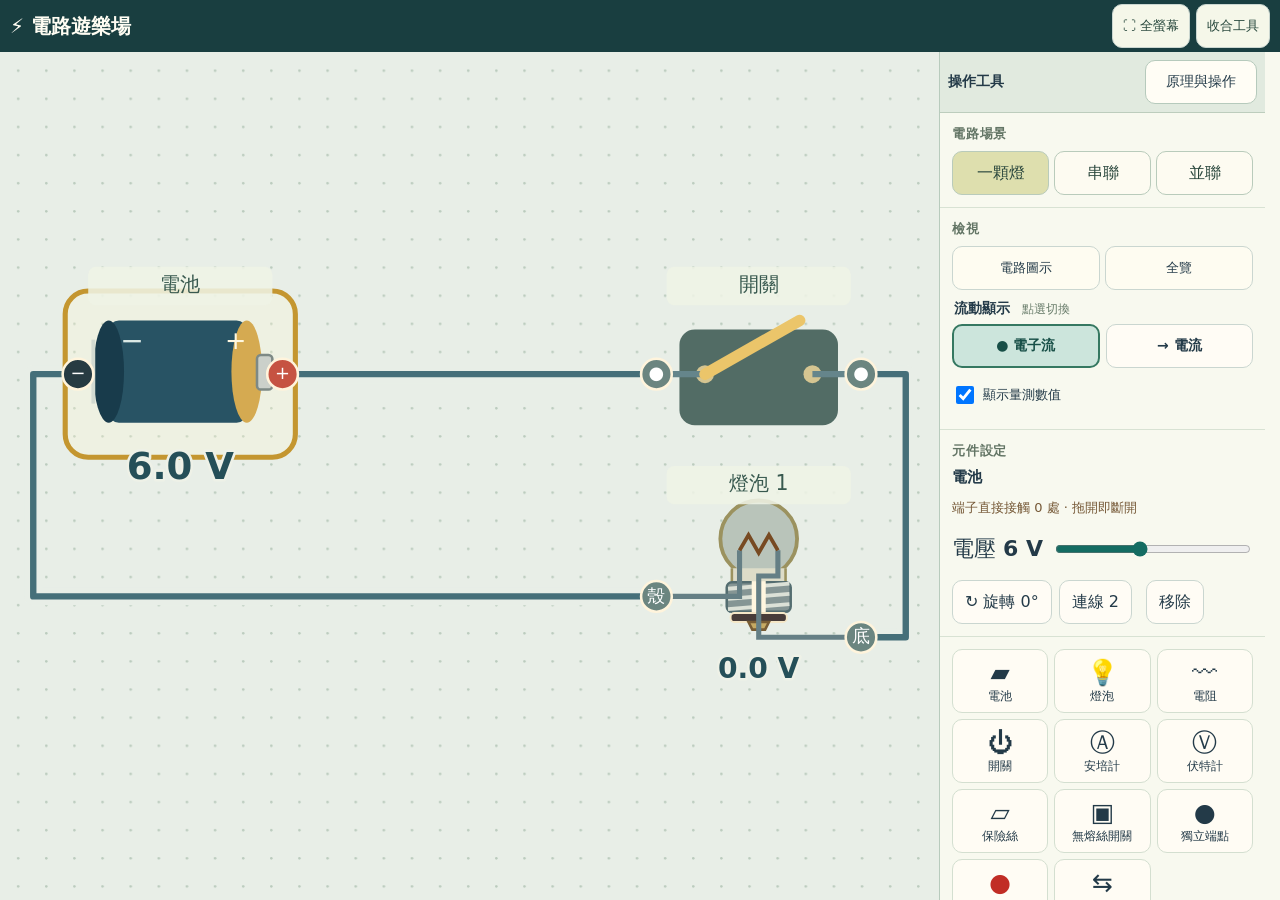
==== commit b3424625: "Default sliding rheostat to 100 ohms and remove battery potential chart" ====
--- a/index.html
+++ b/index.html
@@ -1,4 +1,4 @@
-<!doctype html><html lang="zh-Hant"><meta charset="utf-8"><meta name="viewport" content="width=device-width,initial-scale=1,maximum-scale=5"><title>電路遊樂場｜互動電學教具</title><link rel="stylesheet" href="style.css?v=ef6f6fb3d45a">
+<!doctype html><html lang="zh-Hant"><meta charset="utf-8"><meta name="viewport" content="width=device-width,initial-scale=1,maximum-scale=5"><title>電路遊樂場｜互動電學教具</title><link rel="stylesheet" href="style.css?v=20ded7182c24">
 <body><div class="app"><header><a class="brand" href="index.html">⚡ 電路遊樂場</a><div class="header-actions"><button id="fullscreen" aria-pressed="false">⛶ 全螢幕</button><button id="toggleControls" aria-controls="controls" aria-expanded="true">收合工具</button></div></header>
 <main><section id="playground" aria-label="電路模擬場景"><div id="viewport"><svg id="stage" viewBox="0 0 2600 900" aria-label="可拖曳元件、接線與切換開關的電路" role="group"></svg></div><div id="orientationHint" role="status"><span>橫放裝置，電路在左、工具在右會更好操作。</span><button id="dismissOrientation" aria-label="關閉橫向操作提示">✕</button></div><div id="boundaryHint" role="status" hidden></div><div id="toast" role="status" aria-live="polite"></div><div id="trashZone" hidden role="status">🗑 拖到此處放開刪除</div><div id="dragGhost" hidden aria-hidden="true"></div><div id="wireActions" hidden><button id="disconnectWire">斷開這條線</button></div></section>
 <aside id="controls" aria-label="電路操作與設定"><div class="control-top"><strong>操作工具</strong><button id="helpToggle" aria-label="原理與操作" aria-haspopup="dialog" aria-controls="help">原理與操作</button></div><p id="fullscreenStatus" role="status" hidden></p>
@@ -11,6 +11,6 @@
 <dialog id="help" aria-labelledby="helpTitle"><div class="help-heading"><h2 id="helpTitle">原理與操作</h2><button id="closeHelp" autofocus>✕ 返回場景</button></div>
 <section><h3>動手操作</h3><p>點開關；或把兩個接柱連起來。</p><p>從工具架拖到畫布新增；短點不新增。拖動元件（儀表直接抓本體）到垃圾桶，放開才刪除，連線一併移除；可復原。鍵盤聚焦工具架後Alt＋Enter新增，選取後Delete或移除按鈕亦可刪除。獨立端點的中心可接多條導線，為零阻等電位節點，電流依KCL分流；直接拖曳圓點移動並保留所有接線，短點圓點仍可接線，拖到垃圾桶可刪除並復原。獨立端點最多10個，原有預設內建分岔接點維持不變。點元件調整 · 拖元件移動 · 點兩接柱接線。選中電池或電阻，可拖滑桿看變化；儀表可切量程、放大讀表。</p><p>空白處拖曳平移；元件拖到邊緣可繼續移動畫布。滑鼠滾輪以游標為中心縮放操作區；雙指捏合可縮放；「全覽」框住目前電路。</p><p>選元件按「旋轉」或R。選線後可斷開、拖端點改接、拖方塊調走線；復原可接回。</p><p>離線可玩 · 先斷電再改線</p></section>
 <section><h3>電子流與電流</h3><div id="flowCaption"><p>藍色圓點＝外部電路金屬導體中的電子，外部負端→正端；正常接法經安培計黑入紅出，反接依實際支流反向。</p><p>帶桿箭頭＝傳統電流，外部正端→負端；正常接法經安培計紅入黑出，與電子相反。電流不是物質。</p><p>較大電流流動較快；微小電流以稀疏標記示意，點數與速度不可當電流比值，也非真實電子漂移速度。端帽外環仍是同一接點。</p><p>高電阻伏特計只有微小電流；等電位、開路、懸空、無源或報廢後不流動。電池內部為電荷移動的簡化示意。</p></div></section>
-<section><h3>電池直接接觸</h3><p>拖動電池，讓兩個端子相向接觸並吸附，不需另接線；綠色短接橋表示接觸。拖開或旋轉離開就斷開，只移動你拖的那一顆。四個方向皆可；請讓端子相向，不是碰到任意本體就導通。</p><p>正負相接同向串聯，電壓相加；同極相接反向串聯，電壓相減。等大相抵時總電壓0 V，沒有其他電源就沒有持續電流；反向電源較大時，總極性與電流反向。每顆電池仍可各自調電壓。電路圖示把直線排列、組內沒有分岔的接觸鏈（或相鄰端子手動串接）收合為連續長短極板；長線為正極、短線為負極，反向仍保留反向極板。②−①明示外側端點的電壓方向。點選各對極板可調單顆；拖動、開始接線或選線時展開原位置供操作，不搬動模型，不刪手動線。有分岔或不適合合組的接法仍顯示原線路，可先切一般圖示拖端子直接接觸。理想電源相衝突或短路會保護暫停，拖開可恢復；接觸與手動導線分開。</p></section><section><h3>電池並聯與分流</h3><p>同電壓、同極並聯維持原端電壓，不把電壓相加；接上負載時各顆都參與供電。理想等壓源原本不能唯一決定各支流，本教具明示採「每顆相同極小內阻的理想極限」：保留理想端電壓與KCL，在相容解中使各顆電流平方和最小。兩／三顆單純相同並聯分別分擔一半／三分之一；串並混合依各支路顆數與完整拓撲分流，不強制每個支路等分。</p><p>這是可比較的教學約束，不是實物唯一分配，也不是只平均動畫；支路安培計、導線與粒子使用同一解。無負載或外路開路時沒有持續供電；斷開一顆後其餘重新分流。不同電壓同極並聯或反極並聯，在本理想模型不相容，顯示衝突並停流，不平均電壓或假造正常循環電流；真實電池可能有危險均衡／短路電流。</p><p><a href="https://kurs.ets.kth.se/ei1120/chptrs/ch02_simplify.pdf" target="_blank" rel="noopener">KTH：理想並聯電壓源支流不唯一</a> · <a href="https://openstax.org/books/university-physics-volume-2/pages/10-3-kirchhoffs-rules" target="_blank" rel="noopener">OpenStax：KCL及含內阻並聯電池</a></p></section><section><h3>滑軌式滑動變阻器</h3><p>橙色滑片可直接拖動；底座可搬移或旋轉。A、B是線圈兩端，C、D接同一理想金屬滑桿與滑片W（四個接柱、三個電氣節點）。位置t從A向B增加：A—W=t×總電阻，W—B=(1−t)×總電阻。一上一下可變阻；A—B固定總阻，C—D零阻。也可三端接成分壓器，外接負載會影響分壓。0端位置採理想接點，不以除零或假開路處理。接近零阻時可能導致LED過流，請先從較大電阻開始。</p><p>預設總阻1000Ω／中間位置；元件設定可改總阻。全線圈教學額定5W，各段額定功率隨長度比例變化，等同線圈電流上限sqrt(5W／總阻)，超載約0.9秒後線圈開路，可原位更換；金屬滑桿仍導通。這是教學參數，並非特定實物額定。構造參考<a href="https://www.eiscolabs.com/collections/electricity-circuits/products/ph1151e" target="_blank" rel="noopener">Eisco原廠線圈／滑桿式變阻器</a>；原型三接柱，本教具把同一滑桿節點重複引出C、D以呈現四接柱教學型。滑片聚焦後方向鍵可微調，Home／End移到兩端。</p></section><section><h3>紅色LED</h3><p>A陽極（＋、長腳）接較高電位，K陰極（−、短腳、平邊）接較低電位；電路符號的直線為陰極，向外箭頭表示發光。LED不是固定電阻，正向電壓提高後電流快速增加；反向只有微小漏電且不亮。請串聯電阻，電阻滑桿可選5–1000 Ω的四環可表示值，例如6 V配220或330 Ω。建議工作電流不超過20 mA；超過30 mA或反壓超過5 V，約0.25秒後燒毀並開路，可原位更換。</p><p>依<a href="https://www.kingbrightusa.com/images/catalog/SPEC/WP7113ID.pdf" target="_blank" rel="noopener">Kingbright WP7113ID原廠資料（V14A）</a>：典型1.9 V／10 mA、直流最大30 mA、反壓5 V。教具採連續分段非線性I(V)=10⁻⁷V＋(0.01/0.35²)max(V−1.55,0)²，約2.045 V／20 mA，反向漏電0.5 µA／5 V。曲線、發光及損壞延時為有限教學近似，超規電流不代表真實元件的精確值；不模擬溫度、批次差異與崩潰曲線。</p></section><section><h3>過流保護</h3><p>燈泡教學額定6 V／1.5 W，耐電流350 mA。保險絲與無熔絲開關的額定／跳脫電流可調50–2000 mA；調整的是保護門檻，不是強制支流大小。</p><p>保險絲熔斷後開路，需排除過載再更換；無熔絲開關跳脫後開路，需修正過載再手動復歸，未修正會再跳。正常可手動斷開／閉合。過流取絕對值，反接同樣保護。</p><p>閉合保護器用0.01 Ω教學低阻，讓跨接理想電源也能求解並切斷；極大電流僅是理想電源／教學低阻估算，不是真實短路電流預測。簡化動作延時為max(0.12,0.45/(I/額定I)²)秒，與燈泡0.9秒門檻配合；只有超過各元件自己的門檻才開始累計：燈泡耐電流350 mA＜支流＜保護門檻時，只有燈泡會燒毀；支流同時超過兩門檻時，依延時先後動作。等於門檻不動作。選取元件可查看目前電流及故障前的事件電流；兩者均以mA顯示。不代表通用實物時間—電流曲線。</p><p><a href="https://www.eaton.com/us/en-us/products/electrical-circuit-protection/circuit-breakers/circuit-breakers-fundamentals.html" target="_blank" rel="noopener">Eaton：斷路器原理與復歸</a> · <a href="https://automotive.eaton.com/gb/en-gb/products/electronic-components/topics/fuse-technology.html" target="_blank" rel="noopener">保險絲時間—電流曲線</a></p></section><details id="about"><summary id="aboutToggle">模型與出處</summary><p>電池為理想電壓源；導線、閉合開關與安培計零電阻；伏特計為有限高阻指針式模型：1000 Ω/V，3／15／30 V量程分別為3／15／30 kΩ，滿刻度1 mA。這是教學設定，非照片中特定儀表規格。燈泡非線性穩態模型的電流大小以mA顯示，6 V時為250 mA，亮度、燈絲色彩與光圈大小隨功率變化，採加強對比的教學示意，非特定實物的校準值。指針與光暈會平順追隨求解值；真正短路在判定損壞前先保護暫停；損壞後故障支路開路，其餘合法支路恢復。燒毀元件上會顯示「更換」按鈕，可直接點選更換新品，原有接線保留；若未排除原因仍會再次損壞。衝突電源仍全場保護暫停，標紅實際相關元件與路徑。合法負載旁路不停止其他負載，欠定的理想安培計支流標「未定」。</p><p>橫向操作時電路在左、工具集中於右側並可獨立捲動；手機直向可用上下配置或橫放。可按全螢幕，瀏覽器支援時才嘗試鎖橫向；拒絕或不支援時仍可操作。r10工作世界由r9的1300×450擴為2600×900，面積4倍，元件與字體不縮小；儀表可抓「拖曳此處移動」把手，至少132×48CSS px且與接柱熱區分開。元件拖到邊緣可自動平移，工具欄可收合，展開與全螢幕鈕保留頂列。全覽只框目前電路；滑鼠滾輪或雙指捏合縮放操作區。各類可新增元件最多10個，報廢未移除也計入；移除後可補，更換不算新增，內建接點不計入。</p><p>r13流動顯示可明確選電子流／電流，藍點與有桿箭頭方向相反，按實際支流決定；正常A接法電子黑入紅出、電流紅入黑出，反接依求解反向，伏特計依實際兩端電壓流過微小支流，參與分流與分壓。較大電流較快，微小電流以稀疏較慢標記顯示，速度與點數不是電流比值或真實漂移速度。電池內部為電荷移動的簡化示意；零流標記隱藏也不代表金屬內沒有電子。</p><p>r12電池大讀值在元件外正立顯示，內部流路不蓋字。端帽外環為同一接點的可見導引，不新增支路；安培計粒子走完整可見下方通道，符號圖繞字而不穿字，已取消盤面大遮罩。三個預設整組放在世界中央，再置中到左畫布。世界0..2600／0..900的虛線、角標與灰色區外是真邊界；碰界會提示元件、接柱與把手所需完整空間。</p><p>場景儀表的盤面、刻度、單位、指針與量程字隨本體一起旋轉，外部讀值與把手維持正向；放大表可獨立正立閱讀。端子列下方有獨立電子通道，只連活動紅端及黑端，粒子繞開端帽與盤面文字，避免遮蔽造成視覺斷口。通道為教學示意，不是真實內部構造；伏特計高電阻而非斷路；閉合且兩端電位不同才有微小電流，等電位、懸空、無源或報廢後不造假流。</p><p>一般圖示的燈泡是傳統螺口燈泡：一極為螺紋金屬殼，另一極為底部中央接點，中間有絕緣環。標「殼」與「底」的中性接柱以可見短引線接到對應實體接點；內部兩條導線分別經燈絲連至殼與底，沒有直接短接。燈泡無正負極，反接同樣可亮。同一金屬殼的不同位置屬同一極，不是兩極。符號圖保留圓圈X與相同拓撲端名，切圖不改接線。</p><p>電池採 D 型（1 號）乾電池的圓柱外形：凸起為＋極，平端為−極。它表示可調理想電源；6 V 是目前設定，並非宣稱單顆實體 1 號電池固定為 6 V。單階圖以黑色−端為 0 V 參考，紅色＋端高出 ΔV；這是相對電位，不是絕對電位。</p><p>電阻採真實四色環：前兩環為數字，第三環倍率，第四色金色為 ±5% 容差；滑桿值與色環精確對應。<a href="https://www.vishay.com/docs/20143/colorcod.pdf" target="_blank" rel="noopener">Vishay 色碼表</a>。</p><p>故障採教學門檻：燈泡教學額定6 V／1.5 W／耐電流350 mA，模型在6 V正好250 mA，持續超過250 mA約0.9秒燒毀、電阻 5 W；安培計電流超過所接量程或低內阻跨接電源會報廢，伏特計超量程也採簡化損壞模型。持續過載約 0.9 秒、短路約 0.65 秒後，以一次誇張火焰／爆裂提示，報廢元件或燒斷導線保持開路；先修正接線，再選中更換，或用復原／重設場景恢復。純線短路只在實際短路路徑選一條導線燒斷，是教學保護示意，並非預測哪一段真實導線先壞。</p><p>動畫與門檻不是實物熱暫態或安全評級。真實儀表可能由保險絲保護、損壞或有其他反應，並非一定爆裂；伏特計超量程也不等於實物必然損壞。<a href="https://www.fluke.com/en-us/products/accessories/fuses" target="_blank" rel="noopener">Fluke 儀表保險絲說明</a>。拖曳與接線未完成時不累計故障；改線、旋轉、換圖示不會使報廢元件復活。</p><p>藍色圓點示意外部金屬導體的電子流；電池內部為電荷移動的簡化示意，方向依實際支流。微小支流標記更稀疏，速度隨支路電流改變；它不表示電子實際速度或電場建立時間。電荷不會被燈泡消耗。理想導線若形成多餘閉環，個別導線電流不唯一，動畫以固定樹路徑分配作示意。</p><p><a href="https://openstax.org/books/college-physics-2e/pages/21-4-dc-voltmeters-and-ammeters" target="_blank" rel="noopener">OpenStax：指針式伏特計的大串聯電阻</a>；<a href="https://openstax.org/books/college-physics-2e/pages/21-5-null-measurements" target="_blank" rel="noopener">伏特計微小電流與負載效應</a>。</p><p>同一條電氣線可分岔，分岔處有接點；不同電氣線交叉時以弧形跳線區隔，交叉不會自動導通。手機全覽供理解拓撲，可放大直接操作；旋轉保留連線與元件狀態。</p><p>參考提供的九年級第4章教材。本版聚焦電路，不含計算作答與紀錄工作表。r12、r11、r10、r9、r8、r7、r6、r5、r4與r3歷史保留於各history資料夾。一般圖示與電路符號切換只換外觀，不更動拓撲。</p><p>新增介面 CC BY-NC 4.0。原版 PhET Interactive Simulations, University of Colorado Boulder，<a href="https://phet.colorado.edu">來源</a>，非官方作品。<a href="phet-original.html" target="_blank" rel="noopener">開啟保留原檔的 PhET</a>（獨立模擬）。</p></details></dialog>
+<section><h3>電池直接接觸</h3><p>拖動電池，讓兩個端子相向接觸並吸附，不需另接線；綠色短接橋表示接觸。拖開或旋轉離開就斷開，只移動你拖的那一顆。四個方向皆可；請讓端子相向，不是碰到任意本體就導通。</p><p>正負相接同向串聯，電壓相加；同極相接反向串聯，電壓相減。等大相抵時總電壓0 V，沒有其他電源就沒有持續電流；反向電源較大時，總極性與電流反向。每顆電池仍可各自調電壓。電路圖示把直線排列、組內沒有分岔的接觸鏈（或相鄰端子手動串接）收合為連續長短極板；長線為正極、短線為負極，反向仍保留反向極板。②−①明示外側端點的電壓方向。點選各對極板可調單顆；拖動、開始接線或選線時展開原位置供操作，不搬動模型，不刪手動線。有分岔或不適合合組的接法仍顯示原線路，可先切一般圖示拖端子直接接觸。理想電源相衝突或短路會保護暫停，拖開可恢復；接觸與手動導線分開。</p></section><section><h3>電池並聯與分流</h3><p>同電壓、同極並聯維持原端電壓，不把電壓相加；接上負載時各顆都參與供電。理想等壓源原本不能唯一決定各支流，本教具明示採「每顆相同極小內阻的理想極限」：保留理想端電壓與KCL，在相容解中使各顆電流平方和最小。兩／三顆單純相同並聯分別分擔一半／三分之一；串並混合依各支路顆數與完整拓撲分流，不強制每個支路等分。</p><p>這是可比較的教學約束，不是實物唯一分配，也不是只平均動畫；支路安培計、導線與粒子使用同一解。無負載或外路開路時沒有持續供電；斷開一顆後其餘重新分流。不同電壓同極並聯或反極並聯，在本理想模型不相容，顯示衝突並停流，不平均電壓或假造正常循環電流；真實電池可能有危險均衡／短路電流。</p><p><a href="https://kurs.ets.kth.se/ei1120/chptrs/ch02_simplify.pdf" target="_blank" rel="noopener">KTH：理想並聯電壓源支流不唯一</a> · <a href="https://openstax.org/books/university-physics-volume-2/pages/10-3-kirchhoffs-rules" target="_blank" rel="noopener">OpenStax：KCL及含內阻並聯電池</a></p></section><section><h3>滑軌式滑動變阻器</h3><p>橙色滑片可直接拖動；底座可搬移或旋轉。A、B是線圈兩端，C、D接同一理想金屬滑桿與滑片W（四個接柱、三個電氣節點）。位置t從A向B增加：A—W=t×總電阻，W—B=(1−t)×總電阻。一上一下可變阻；A—B固定總阻，C—D零阻。也可三端接成分壓器，外接負載會影響分壓。0端位置採理想接點，不以除零或假開路處理。接近零阻時可能導致LED過流，請先從較大電阻開始。</p><p>預設總阻100Ω／中間位置（兩段各50Ω）；元件設定可改總阻。滑動變阻器耐流為原門檻4倍，等效全線圈教學額定80W（原5W的16倍），各段額定功率隨長度比例變化，等同線圈電流上限4×sqrt(5W／總阻)=sqrt(80W／總阻)，超載約0.9秒後線圈開路，可原位更換；金屬滑桿仍導通。這是教學參數，並非特定實物額定。構造參考<a href="https://www.eiscolabs.com/collections/electricity-circuits/products/ph1151e" target="_blank" rel="noopener">Eisco原廠線圈／滑桿式變阻器</a>；原型三接柱，本教具把同一滑桿節點重複引出C、D以呈現四接柱教學型。滑片聚焦後方向鍵可微調，Home／End移到兩端。</p></section><section><h3>紅色LED</h3><p>A陽極（＋、長腳）接較高電位，K陰極（−、短腳、平邊）接較低電位；電路符號的直線為陰極，向外箭頭表示發光。LED不是固定電阻，正向電壓提高後電流快速增加；反向只有微小漏電且不亮。請串聯電阻，電阻滑桿可選5–1000 Ω的四環可表示值，例如6 V配220或330 Ω。建議工作電流不超過20 mA；超過30 mA或反壓超過5 V，約0.25秒後燒毀並開路，可原位更換。</p><p>依<a href="https://www.kingbrightusa.com/images/catalog/SPEC/WP7113ID.pdf" target="_blank" rel="noopener">Kingbright WP7113ID原廠資料（V14A）</a>：典型1.9 V／10 mA、直流最大30 mA、反壓5 V。教具採連續分段非線性I(V)=10⁻⁷V＋(0.01/0.35²)max(V−1.55,0)²，約2.045 V／20 mA，反向漏電0.5 µA／5 V。曲線、發光及損壞延時為有限教學近似，超規電流不代表真實元件的精確值；不模擬溫度、批次差異與崩潰曲線。</p></section><section><h3>過流保護</h3><p>燈泡教學額定6 V／1.5 W，耐電流350 mA。保險絲與無熔絲開關的額定／跳脫電流可調50–2000 mA；調整的是保護門檻，不是強制支流大小。</p><p>保險絲熔斷後開路，需排除過載再更換；無熔絲開關跳脫後開路，需修正過載再手動復歸，未修正會再跳。正常可手動斷開／閉合。過流取絕對值，反接同樣保護。</p><p>閉合保護器用0.01 Ω教學低阻，讓跨接理想電源也能求解並切斷；極大電流僅是理想電源／教學低阻估算，不是真實短路電流預測。簡化動作延時為max(0.12,0.45/(I/額定I)²)秒，與燈泡0.9秒門檻配合；只有超過各元件自己的門檻才開始累計：燈泡耐電流350 mA＜支流＜保護門檻時，只有燈泡會燒毀；支流同時超過兩門檻時，依延時先後動作。等於門檻不動作。選取元件可查看目前電流及故障前的事件電流；兩者均以mA顯示。不代表通用實物時間—電流曲線。</p><p><a href="https://www.eaton.com/us/en-us/products/electrical-circuit-protection/circuit-breakers/circuit-breakers-fundamentals.html" target="_blank" rel="noopener">Eaton：斷路器原理與復歸</a> · <a href="https://automotive.eaton.com/gb/en-gb/products/electronic-components/topics/fuse-technology.html" target="_blank" rel="noopener">保險絲時間—電流曲線</a></p></section><details id="about"><summary id="aboutToggle">模型與出處</summary><p>電池為理想電壓源；導線、閉合開關與安培計零電阻；伏特計為有限高阻指針式模型：1000 Ω/V，3／15／30 V量程分別為3／15／30 kΩ，滿刻度1 mA。這是教學設定，非照片中特定儀表規格。燈泡非線性穩態模型的電流大小以mA顯示，6 V時為250 mA，亮度、燈絲色彩與光圈大小隨功率變化，採加強對比的教學示意，非特定實物的校準值。指針與光暈會平順追隨求解值；真正短路在判定損壞前先保護暫停；損壞後故障支路開路，其餘合法支路恢復。燒毀元件上會顯示「更換」按鈕，可直接點選更換新品，原有接線保留；若未排除原因仍會再次損壞。衝突電源仍全場保護暫停，標紅實際相關元件與路徑。合法負載旁路不停止其他負載，欠定的理想安培計支流標「未定」。</p><p>橫向操作時電路在左、工具集中於右側並可獨立捲動；手機直向可用上下配置或橫放。可按全螢幕，瀏覽器支援時才嘗試鎖橫向；拒絕或不支援時仍可操作。r10工作世界由r9的1300×450擴為2600×900，面積4倍，元件與字體不縮小；儀表可抓「拖曳此處移動」把手，至少132×48CSS px且與接柱熱區分開。元件拖到邊緣可自動平移，工具欄可收合，展開與全螢幕鈕保留頂列。全覽只框目前電路；滑鼠滾輪或雙指捏合縮放操作區。各類可新增元件最多10個，報廢未移除也計入；移除後可補，更換不算新增，內建接點不計入。</p><p>r13流動顯示可明確選電子流／電流，藍點與有桿箭頭方向相反，按實際支流決定；正常A接法電子黑入紅出、電流紅入黑出，反接依求解反向，伏特計依實際兩端電壓流過微小支流，參與分流與分壓。較大電流較快，微小電流以稀疏較慢標記顯示，速度與點數不是電流比值或真實漂移速度。電池內部為電荷移動的簡化示意；零流標記隱藏也不代表金屬內沒有電子。</p><p>r12電池大讀值在元件外正立顯示，內部流路不蓋字。端帽外環為同一接點的可見導引，不新增支路；安培計粒子走完整可見下方通道，符號圖繞字而不穿字，已取消盤面大遮罩。三個預設整組放在世界中央，再置中到左畫布。世界0..2600／0..900的虛線、角標與灰色區外是真邊界；碰界會提示元件、接柱與把手所需完整空間。</p><p>場景儀表的盤面、刻度、單位、指針與量程字隨本體一起旋轉，外部讀值與把手維持正向；放大表可獨立正立閱讀。端子列下方有獨立電子通道，只連活動紅端及黑端，粒子繞開端帽與盤面文字，避免遮蔽造成視覺斷口。通道為教學示意，不是真實內部構造；伏特計高電阻而非斷路；閉合且兩端電位不同才有微小電流，等電位、懸空、無源或報廢後不造假流。</p><p>一般圖示的燈泡是傳統螺口燈泡：一極為螺紋金屬殼，另一極為底部中央接點，中間有絕緣環。標「殼」與「底」的中性接柱以可見短引線接到對應實體接點；內部兩條導線分別經燈絲連至殼與底，沒有直接短接。燈泡無正負極，反接同樣可亮。同一金屬殼的不同位置屬同一極，不是兩極。符號圖保留圓圈X與相同拓撲端名，切圖不改接線。</p><p>電池採 D 型（1 號）乾電池的圓柱外形：凸起為＋極，平端為−極。它表示可調理想電源；6 V 是目前設定，並非宣稱單顆實體 1 號電池固定為 6 V。單階圖以黑色−端為 0 V 參考，紅色＋端高出 ΔV；這是相對電位，不是絕對電位。</p><p>電阻採真實四色環：前兩環為數字，第三環倍率，第四色金色為 ±5% 容差；滑桿值與色環精確對應。<a href="https://www.vishay.com/docs/20143/colorcod.pdf" target="_blank" rel="noopener">Vishay 色碼表</a>。</p><p>故障採教學門檻：燈泡教學額定6 V／1.5 W／耐電流350 mA，模型在6 V正好250 mA，持續超過250 mA約0.9秒燒毀、電阻 5 W；安培計電流超過所接量程或低內阻跨接電源會報廢，伏特計超量程也採簡化損壞模型。持續過載約 0.9 秒、短路約 0.65 秒後，以一次誇張火焰／爆裂提示，報廢元件或燒斷導線保持開路；先修正接線，再選中更換，或用復原／重設場景恢復。純線短路只在實際短路路徑選一條導線燒斷，是教學保護示意，並非預測哪一段真實導線先壞。</p><p>動畫與門檻不是實物熱暫態或安全評級。真實儀表可能由保險絲保護、損壞或有其他反應，並非一定爆裂；伏特計超量程也不等於實物必然損壞。<a href="https://www.fluke.com/en-us/products/accessories/fuses" target="_blank" rel="noopener">Fluke 儀表保險絲說明</a>。拖曳與接線未完成時不累計故障；改線、旋轉、換圖示不會使報廢元件復活。</p><p>藍色圓點示意外部金屬導體的電子流；電池內部為電荷移動的簡化示意，方向依實際支流。微小支流標記更稀疏，速度隨支路電流改變；它不表示電子實際速度或電場建立時間。電荷不會被燈泡消耗。理想導線若形成多餘閉環，個別導線電流不唯一，動畫以固定樹路徑分配作示意。</p><p><a href="https://openstax.org/books/college-physics-2e/pages/21-4-dc-voltmeters-and-ammeters" target="_blank" rel="noopener">OpenStax：指針式伏特計的大串聯電阻</a>；<a href="https://openstax.org/books/college-physics-2e/pages/21-5-null-measurements" target="_blank" rel="noopener">伏特計微小電流與負載效應</a>。</p><p>同一條電氣線可分岔，分岔處有接點；不同電氣線交叉時以弧形跳線區隔，交叉不會自動導通。手機全覽供理解拓撲，可放大直接操作；旋轉保留連線與元件狀態。</p><p>參考提供的九年級第4章教材。本版聚焦電路，不含計算作答與紀錄工作表。r12、r11、r10、r9、r8、r7、r6、r5、r4與r3歷史保留於各history資料夾。一般圖示與電路符號切換只換外觀，不更動拓撲。</p><p>新增介面 CC BY-NC 4.0。原版 PhET Interactive Simulations, University of Colorado Boulder，<a href="https://phet.colorado.edu">來源</a>，非官方作品。<a href="phet-original.html" target="_blank" rel="noopener">開啟保留原檔的 PhET</a>（獨立模擬）。</p></details></dialog>
 
-<script src="solver.js?v=36eb4b7ec407"></script><script src="flow.js?v=87613d9000c4"></script><script src="safety.js?v=e2c9946063bd"></script><script src="sim.js?v=6cdda1b76646"></script></body></html>
+<script src="solver.js?v=0f11480a1ae9"></script><script src="flow.js?v=87613d9000c4"></script><script src="safety.js?v=c17643e8b0ac"></script><script src="sim.js?v=4724b8dee620"></script></body></html>
--- a/style.css
+++ b/style.css
@@ -11,12 +11,12 @@
 
 .stagebar{justify-content:flex-end}#wireActions{position:absolute;z-index:6;background:#fff8df;padding:4px;border-radius:12px;box-shadow:0 3px 14px #183b3b30}#wireActions button{min-height:44px;min-width:112px;border-color:#bb8732;color:#7c4822}#selectedControls{flex-wrap:wrap}#wireChoices{display:flex;gap:5px;flex-wrap:wrap}#wireChoices button{font-size:12px;min-height:44px}.rotating-body text{pointer-events:none}[data-wire-end],[data-wire-bend]{cursor:grab;touch-action:none}#selectedWireOverlay{pointer-events:none}#selectedWireOverlay .wire-hit,#selectedWireOverlay [data-wire-end]{pointer-events:all}#rotatePart{white-space:nowrap;min-height:44px}#cancelWire{min-height:44px}
 
-.large-value{paint-order:stroke;stroke:#eef1e7;stroke-width:4px;stroke-linejoin:round}.rating-hint{font-size:13px;color:#765937}.battery-adjust{display:grid;grid-template-columns:minmax(120px,1fr) 170px;grid-template-rows:auto auto;column-gap:10px;max-width:520px;min-width:300px}.battery-adjust label{grid-column:1;grid-row:1}.battery-adjust input{grid-column:1;grid-row:2}.battery-adjust #potentialPanel{grid-column:2;grid-row:1/3;width:170px;height:74px}.battery-adjust svg{display:block;width:100%;height:100%}#valueOut{font-size:22px;font-weight:bold}@media(max-width:650px){.battery-adjust{min-width:260px;grid-template-columns:minmax(95px,1fr) 150px;column-gap:5px}.battery-adjust #potentialPanel{width:150px;height:66px}.battery-adjust label{font-size:12px}#valueOut{font-size:20px}.rating-hint{font-size:12px}}@media(max-height:500px){.battery-adjust #potentialPanel{height:58px}.battery-adjust{grid-template-rows:24px 32px}.battery-adjust input{height:32px}}
+.large-value{paint-order:stroke;stroke:#eef1e7;stroke-width:4px;stroke-linejoin:round}.rating-hint{font-size:13px;color:#765937}#valueOut{font-size:22px;font-weight:bold}@media(max-width:650px){#valueOut{font-size:20px}.rating-hint{font-size:12px}}
 
-.part.damaged .rotating-body{filter:grayscale(1) brightness(.56)}.wire-line.broken{stroke:#493b36;stroke-dasharray:13 8}.damage-reason{color:#9b3d2c;font-size:14px;flex-basis:100%}.damage-mark{pointer-events:none}#replacePart,#replaceWire{background:#fff0cf;border-color:#bc8336;font-weight:bold}.battery-adjust #potentialPanel{width:200px;height:92px}.battery-adjust{grid-template-columns:minmax(120px,1fr) 200px;min-width:330px}@media(max-width:650px){.battery-adjust{min-width:320px;grid-template-columns:minmax(95px,1fr) 200px}.battery-adjust #potentialPanel{width:200px;height:92px}}@media(max-height:500px){.battery-adjust #potentialPanel{height:78px;width:180px}.battery-adjust{grid-template-columns:minmax(120px,1fr) 180px;grid-template-rows:30px 44px}}
+.part.damaged .rotating-body{filter:grayscale(1) brightness(.56)}.wire-line.broken{stroke:#493b36;stroke-dasharray:13 8}.damage-reason{color:#9b3d2c;font-size:14px;flex-basis:100%}.damage-mark{pointer-events:none}#replacePart,#replaceWire{background:#fff0cf;border-color:#bc8336;font-weight:bold}
 
 /* r9: independent left canvas and right scrolling control column */
-html,body{height:100%;overflow:hidden}.app{height:100dvh;min-height:0}header{height:48px;padding:4px 14px;flex:none}.header-note{font-size:12px;color:#c4d8ca}main{display:grid;grid-template-columns:minmax(0,1fr) clamp(260px,27vw,340px);grid-template-rows:minmax(0,1fr);min-height:0;overflow:hidden;flex:1}#playground{min-width:0;min-height:0;border:0;border-right:1px solid #b8cbbd}#viewport{height:100%;width:100%}#controls{overflow-y:auto;overflow-x:hidden;overscroll-behavior:contain;min-height:0;min-width:0;border:0;background:#f8f9ef;scrollbar-gutter:stable;padding-bottom:12px}.control-top{position:sticky;top:0;z-index:10;display:flex;justify-content:space-between;align-items:center;gap:8px;background:#e1eadf;padding:8px;border-bottom:1px solid #bdcdbd}.control-top #fullscreen{font-weight:bold;flex:1;min-height:44px}.control-top #helpToggle{background:#fffdf5;color:#233a48;border-color:#b6cabc;min-width:44px;min-height:44px}.panel{padding:12px;border-bottom:1px solid #d8e2d3}.panel h2{font-size:13px;color:#637565;font-weight:650;margin:0 0 8px;letter-spacing:.06em}.presets{display:flex;gap:5px;flex-wrap:wrap}.presets button{flex:1;min-height:44px;padding:7px;background:#fdfbf1;color:#29463c;border-color:#b9cbbb}.presets button[aria-pressed=true]{background:#dedfae}.view-tools{display:flex;flex-wrap:wrap;gap:5px}.view-tools button,#symbols{padding:7px 10px;min-height:44px;font-size:13px;flex:1;white-space:nowrap}#workspace{flex-basis:100%}#animationTools{position:static;display:flex;flex-wrap:wrap;gap:5px;margin-top:10px;pointer-events:auto}#animationTools button{min-height:44px;flex:1;font-size:12px;padding:6px}#flowCaption{position:static;display:block;font-size:12px;max-width:none;flex-basis:100%;padding:5px 0;background:none;line-height:1.5}.numbers-option{display:flex;align-items:center;gap:6px;min-height:44px;font-size:13px}.numbers-option input{height:18px;width:18px}#sceneHint,#sceneHint.error-hint{position:static;display:block;font-size:13px;line-height:1.6;max-width:none;padding:6px 0;pointer-events:none;background:none}#sceneHint.error-hint{color:#a43c26}#toast{top:12px;max-width:calc(100% - 20px);z-index:5}#selectedControls{display:flex;align-items:flex-start;flex-wrap:wrap;min-height:0;gap:7px;padding:0;overflow:visible;border:0}#selectedControls .selected-title{display:block;font-size:15px;flex-basis:100%;margin-bottom:3px}.slider-control,.battery-adjust{display:flex;flex-direction:column;align-items:stretch;min-width:0;max-width:none;width:100%;flex:1 0 100%;gap:4px}.slider-control input,.battery-adjust input{width:100%;min-width:0;height:44px}.slider-control label,.battery-adjust label{font-size:14px}#valueOut{font-size:22px}.battery-adjust #potentialPanel{width:200px;height:92px;align-self:center}.rating-hint,.meter-controls .meter-help,.damage-reason{font-size:13px;line-height:1.65;flex-basis:100%;min-width:0;order:initial}.rangebuttons{display:flex;flex-wrap:wrap;gap:4px;width:100%}.rangebuttons button{flex:1;min-height:44px;font-size:12px;padding:5px}.remove-part,.meter-controls .remove-part{margin-left:0}#selectedControls button{min-height:44px;max-width:100%}#wireChoices{max-width:100%;overflow-wrap:anywhere}#wireChoices button{white-space:normal}#controls .shelf{display:block}.partshelf{display:grid;grid-template-columns:repeat(3,minmax(0,1fr));gap:6px;width:100%}.partshelf button{display:flex;flex-direction:column;gap:0;min-width:0;min-height:64px;padding:5px 2px;font-size:12px;border:1px solid #d4dfd0;background:#fffcf4;touch-action:none}.partshelf span{display:block;font-size:25px;height:30px;line-height:29px}.partshelf button[aria-disabled=true]{color:#687568;background:#e9eee5;border-style:dashed}.edittools{display:flex;flex-wrap:wrap;gap:6px;justify-content:flex-start;margin-top:10px;width:100%}.edittools button{min-height:44px;padding:7px 10px;flex:1}footer{display:flex;flex-wrap:wrap;gap:4px;background:transparent;padding:8px 12px;font-size:11px}footer>span{display:block;font-size:11px}footer button{min-height:44px;font-size:12px}#fullscreenStatus{margin:8px 12px;font-size:13px;color:#8b4c29;line-height:1.6}#orientationHint{display:none}#orientationHint[hidden]{display:none!important}#orientationHint button{min-width:44px;min-height:44px;padding:5px}#wireActions{max-width:calc(100% - 16px)}button{min-height:44px;min-width:44px}:fullscreen .app{height:100dvh}
+html,body{height:100%;overflow:hidden}.app{height:100dvh;min-height:0}header{height:48px;padding:4px 14px;flex:none}.header-note{font-size:12px;color:#c4d8ca}main{display:grid;grid-template-columns:minmax(0,1fr) clamp(260px,27vw,340px);grid-template-rows:minmax(0,1fr);min-height:0;overflow:hidden;flex:1}#playground{min-width:0;min-height:0;border:0;border-right:1px solid #b8cbbd}#viewport{height:100%;width:100%}#controls{overflow-y:auto;overflow-x:hidden;overscroll-behavior:contain;min-height:0;min-width:0;border:0;background:#f8f9ef;scrollbar-gutter:stable;padding-bottom:12px}.control-top{position:sticky;top:0;z-index:10;display:flex;justify-content:space-between;align-items:center;gap:8px;background:#e1eadf;padding:8px;border-bottom:1px solid #bdcdbd}.control-top #fullscreen{font-weight:bold;flex:1;min-height:44px}.control-top #helpToggle{background:#fffdf5;color:#233a48;border-color:#b6cabc;min-width:44px;min-height:44px}.panel{padding:12px;border-bottom:1px solid #d8e2d3}.panel h2{font-size:13px;color:#637565;font-weight:650;margin:0 0 8px;letter-spacing:.06em}.presets{display:flex;gap:5px;flex-wrap:wrap}.presets button{flex:1;min-height:44px;padding:7px;background:#fdfbf1;color:#29463c;border-color:#b9cbbb}.presets button[aria-pressed=true]{background:#dedfae}.view-tools{display:flex;flex-wrap:wrap;gap:5px}.view-tools button,#symbols{padding:7px 10px;min-height:44px;font-size:13px;flex:1;white-space:nowrap}#workspace{flex-basis:100%}#animationTools{position:static;display:flex;flex-wrap:wrap;gap:5px;margin-top:10px;pointer-events:auto}#animationTools button{min-height:44px;flex:1;font-size:12px;padding:6px}#flowCaption{position:static;display:block;font-size:12px;max-width:none;flex-basis:100%;padding:5px 0;background:none;line-height:1.5}.numbers-option{display:flex;align-items:center;gap:6px;min-height:44px;font-size:13px}.numbers-option input{height:18px;width:18px}#sceneHint,#sceneHint.error-hint{position:static;display:block;font-size:13px;line-height:1.6;max-width:none;padding:6px 0;pointer-events:none;background:none}#sceneHint.error-hint{color:#a43c26}#toast{top:12px;max-width:calc(100% - 20px);z-index:5}#selectedControls{display:flex;align-items:flex-start;flex-wrap:wrap;min-height:0;gap:7px;padding:0;overflow:visible;border:0}#selectedControls .selected-title{display:block;font-size:15px;flex-basis:100%;margin-bottom:3px}.slider-control,.slider-control input,.slider-control label,#valueOut{font-size:22px}.rating-hint,.meter-controls .meter-help,.damage-reason{font-size:13px;line-height:1.65;flex-basis:100%;min-width:0;order:initial}.rangebuttons{display:flex;flex-wrap:wrap;gap:4px;width:100%}.rangebuttons button{flex:1;min-height:44px;font-size:12px;padding:5px}.remove-part,.meter-controls .remove-part{margin-left:0}#selectedControls button{min-height:44px;max-width:100%}#wireChoices{max-width:100%;overflow-wrap:anywhere}#wireChoices button{white-space:normal}#controls .shelf{display:block}.partshelf{display:grid;grid-template-columns:repeat(3,minmax(0,1fr));gap:6px;width:100%}.partshelf button{display:flex;flex-direction:column;gap:0;min-width:0;min-height:64px;padding:5px 2px;font-size:12px;border:1px solid #d4dfd0;background:#fffcf4;touch-action:none}.partshelf span{display:block;font-size:25px;height:30px;line-height:29px}.partshelf button[aria-disabled=true]{color:#687568;background:#e9eee5;border-style:dashed}.edittools{display:flex;flex-wrap:wrap;gap:6px;justify-content:flex-start;margin-top:10px;width:100%}.edittools button{min-height:44px;padding:7px 10px;flex:1}footer{display:flex;flex-wrap:wrap;gap:4px;background:transparent;padding:8px 12px;font-size:11px}footer>span{display:block;font-size:11px}footer button{min-height:44px;font-size:12px}#fullscreenStatus{margin:8px 12px;font-size:13px;color:#8b4c29;line-height:1.6}#orientationHint{display:none}#orientationHint[hidden]{display:none!important}#orientationHint button{min-width:44px;min-height:44px;padding:5px}#wireActions{max-width:calc(100% - 16px)}button{min-height:44px;min-width:44px}:fullscreen .app{height:100dvh}
 @media(max-height:500px) and (orientation:landscape){header{height:44px;padding:3px 10px}main{grid-template-columns:minmax(0,1fr) 250px}.control-top{padding:5px}.panel{padding:9px}.brand{font-size:16px}#controls .partshelf{grid-template-columns:repeat(3,minmax(0,1fr))}}
 @media(max-width:650px) and (orientation:portrait){header{height:44px}.header-note{display:none}main{grid-template-columns:minmax(0,1fr);grid-template-rows:minmax(240px,1fr) minmax(180px,36dvh)}#playground{border-right:0;border-bottom:1px solid #b8cbbd}#orientationHint{display:flex;align-items:center;gap:6px;position:absolute;top:4px;left:6px;right:6px;background:#fff8dded;border:1px solid #d2bc75;border-radius:8px;padding:3px 6px;font-size:12px;line-height:1.5;z-index:3}#orientationHint span{flex:1}.control-top{padding:5px 9px}.panel{padding:10px 12px}#toast{top:62px}#controls .partshelf{grid-template-columns:repeat(6,minmax(0,1fr))}.partshelf button{font-size:11px}.presets button{min-height:44px}.help-grid{grid-template-columns:1fr 1fr}}
 
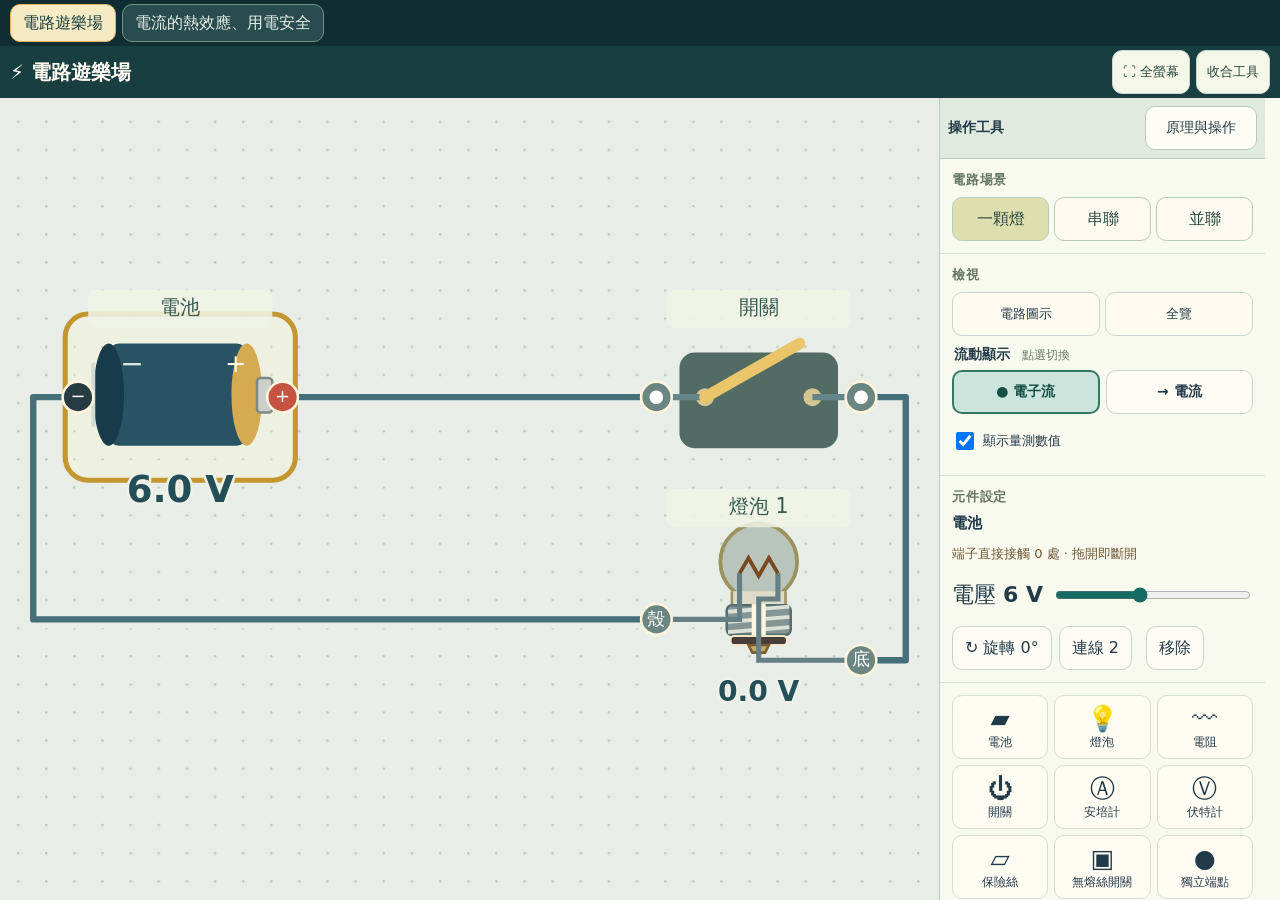
==== commit 57a54ea9: "Add interactive heating and electrical safety theme" ====
--- a/index.html
+++ b/index.html
@@ -1,5 +1,6 @@
 <!doctype html><html lang="zh-Hant"><meta charset="utf-8"><meta name="viewport" content="width=device-width,initial-scale=1,maximum-scale=5"><title>電路遊樂場｜互動電學教具</title><link rel="stylesheet" href="style.css?v=20ded7182c24">
-<body><div class="app"><header><a class="brand" href="index.html">⚡ 電路遊樂場</a><div class="header-actions"><button id="fullscreen" aria-pressed="false">⛶ 全螢幕</button><button id="toggleControls" aria-controls="controls" aria-expanded="true">收合工具</button></div></header>
+<link rel="stylesheet" href="heat.css?v=19fb455d84ca">
+<body><nav class="module-tabs" role="tablist" aria-label="互動教具主題"><button role="tab" data-module="circuit" aria-selected="true">電路遊樂場</button><button role="tab" data-module="heat" aria-selected="false">電流的熱效應、用電安全</button></nav><div class="app" id="circuitApp"><header><a class="brand" href="index.html">⚡ 電路遊樂場</a><div class="header-actions"><button id="fullscreen" aria-pressed="false">⛶ 全螢幕</button><button id="toggleControls" aria-controls="controls" aria-expanded="true">收合工具</button></div></header>
 <main><section id="playground" aria-label="電路模擬場景"><div id="viewport"><svg id="stage" viewBox="0 0 2600 900" aria-label="可拖曳元件、接線與切換開關的電路" role="group"></svg></div><div id="orientationHint" role="status"><span>橫放裝置，電路在左、工具在右會更好操作。</span><button id="dismissOrientation" aria-label="關閉橫向操作提示">✕</button></div><div id="boundaryHint" role="status" hidden></div><div id="toast" role="status" aria-live="polite"></div><div id="trashZone" hidden role="status">🗑 拖到此處放開刪除</div><div id="dragGhost" hidden aria-hidden="true"></div><div id="wireActions" hidden><button id="disconnectWire">斷開這條線</button></div></section>
 <aside id="controls" aria-label="電路操作與設定"><div class="control-top"><strong>操作工具</strong><button id="helpToggle" aria-label="原理與操作" aria-haspopup="dialog" aria-controls="help">原理與操作</button></div><p id="fullscreenStatus" role="status" hidden></p>
 <section class="panel"><h2>電路場景</h2><div class="presets" aria-label="電路場景"><button data-scene="simple" aria-pressed="true">一顆燈</button><button data-scene="series">串聯</button><button data-scene="parallel">並聯</button></div></section>
@@ -13,4 +14,7 @@
 <section><h3>電子流與電流</h3><div id="flowCaption"><p>藍色圓點＝外部電路金屬導體中的電子，外部負端→正端；正常接法經安培計黑入紅出，反接依實際支流反向。</p><p>帶桿箭頭＝傳統電流，外部正端→負端；正常接法經安培計紅入黑出，與電子相反。電流不是物質。</p><p>較大電流流動較快；微小電流以稀疏標記示意，點數與速度不可當電流比值，也非真實電子漂移速度。端帽外環仍是同一接點。</p><p>高電阻伏特計只有微小電流；等電位、開路、懸空、無源或報廢後不流動。電池內部為電荷移動的簡化示意。</p></div></section>
 <section><h3>電池直接接觸</h3><p>拖動電池，讓兩個端子相向接觸並吸附，不需另接線；綠色短接橋表示接觸。拖開或旋轉離開就斷開，只移動你拖的那一顆。四個方向皆可；請讓端子相向，不是碰到任意本體就導通。</p><p>正負相接同向串聯，電壓相加；同極相接反向串聯，電壓相減。等大相抵時總電壓0 V，沒有其他電源就沒有持續電流；反向電源較大時，總極性與電流反向。每顆電池仍可各自調電壓。電路圖示把直線排列、組內沒有分岔的接觸鏈（或相鄰端子手動串接）收合為連續長短極板；長線為正極、短線為負極，反向仍保留反向極板。②−①明示外側端點的電壓方向。點選各對極板可調單顆；拖動、開始接線或選線時展開原位置供操作，不搬動模型，不刪手動線。有分岔或不適合合組的接法仍顯示原線路，可先切一般圖示拖端子直接接觸。理想電源相衝突或短路會保護暫停，拖開可恢復；接觸與手動導線分開。</p></section><section><h3>電池並聯與分流</h3><p>同電壓、同極並聯維持原端電壓，不把電壓相加；接上負載時各顆都參與供電。理想等壓源原本不能唯一決定各支流，本教具明示採「每顆相同極小內阻的理想極限」：保留理想端電壓與KCL，在相容解中使各顆電流平方和最小。兩／三顆單純相同並聯分別分擔一半／三分之一；串並混合依各支路顆數與完整拓撲分流，不強制每個支路等分。</p><p>這是可比較的教學約束，不是實物唯一分配，也不是只平均動畫；支路安培計、導線與粒子使用同一解。無負載或外路開路時沒有持續供電；斷開一顆後其餘重新分流。不同電壓同極並聯或反極並聯，在本理想模型不相容，顯示衝突並停流，不平均電壓或假造正常循環電流；真實電池可能有危險均衡／短路電流。</p><p><a href="https://kurs.ets.kth.se/ei1120/chptrs/ch02_simplify.pdf" target="_blank" rel="noopener">KTH：理想並聯電壓源支流不唯一</a> · <a href="https://openstax.org/books/university-physics-volume-2/pages/10-3-kirchhoffs-rules" target="_blank" rel="noopener">OpenStax：KCL及含內阻並聯電池</a></p></section><section><h3>滑軌式滑動變阻器</h3><p>橙色滑片可直接拖動；底座可搬移或旋轉。A、B是線圈兩端，C、D接同一理想金屬滑桿與滑片W（四個接柱、三個電氣節點）。位置t從A向B增加：A—W=t×總電阻，W—B=(1−t)×總電阻。一上一下可變阻；A—B固定總阻，C—D零阻。也可三端接成分壓器，外接負載會影響分壓。0端位置採理想接點，不以除零或假開路處理。接近零阻時可能導致LED過流，請先從較大電阻開始。</p><p>預設總阻100Ω／中間位置（兩段各50Ω）；元件設定可改總阻。滑動變阻器耐流為原門檻4倍，等效全線圈教學額定80W（原5W的16倍），各段額定功率隨長度比例變化，等同線圈電流上限4×sqrt(5W／總阻)=sqrt(80W／總阻)，超載約0.9秒後線圈開路，可原位更換；金屬滑桿仍導通。這是教學參數，並非特定實物額定。構造參考<a href="https://www.eiscolabs.com/collections/electricity-circuits/products/ph1151e" target="_blank" rel="noopener">Eisco原廠線圈／滑桿式變阻器</a>；原型三接柱，本教具把同一滑桿節點重複引出C、D以呈現四接柱教學型。滑片聚焦後方向鍵可微調，Home／End移到兩端。</p></section><section><h3>紅色LED</h3><p>A陽極（＋、長腳）接較高電位，K陰極（−、短腳、平邊）接較低電位；電路符號的直線為陰極，向外箭頭表示發光。LED不是固定電阻，正向電壓提高後電流快速增加；反向只有微小漏電且不亮。請串聯電阻，電阻滑桿可選5–1000 Ω的四環可表示值，例如6 V配220或330 Ω。建議工作電流不超過20 mA；超過30 mA或反壓超過5 V，約0.25秒後燒毀並開路，可原位更換。</p><p>依<a href="https://www.kingbrightusa.com/images/catalog/SPEC/WP7113ID.pdf" target="_blank" rel="noopener">Kingbright WP7113ID原廠資料（V14A）</a>：典型1.9 V／10 mA、直流最大30 mA、反壓5 V。教具採連續分段非線性I(V)=10⁻⁷V＋(0.01/0.35²)max(V−1.55,0)²，約2.045 V／20 mA，反向漏電0.5 µA／5 V。曲線、發光及損壞延時為有限教學近似，超規電流不代表真實元件的精確值；不模擬溫度、批次差異與崩潰曲線。</p></section><section><h3>過流保護</h3><p>燈泡教學額定6 V／1.5 W，耐電流350 mA。保險絲與無熔絲開關的額定／跳脫電流可調50–2000 mA；調整的是保護門檻，不是強制支流大小。</p><p>保險絲熔斷後開路，需排除過載再更換；無熔絲開關跳脫後開路，需修正過載再手動復歸，未修正會再跳。正常可手動斷開／閉合。過流取絕對值，反接同樣保護。</p><p>閉合保護器用0.01 Ω教學低阻，讓跨接理想電源也能求解並切斷；極大電流僅是理想電源／教學低阻估算，不是真實短路電流預測。簡化動作延時為max(0.12,0.45/(I/額定I)²)秒，與燈泡0.9秒門檻配合；只有超過各元件自己的門檻才開始累計：燈泡耐電流350 mA＜支流＜保護門檻時，只有燈泡會燒毀；支流同時超過兩門檻時，依延時先後動作。等於門檻不動作。選取元件可查看目前電流及故障前的事件電流；兩者均以mA顯示。不代表通用實物時間—電流曲線。</p><p><a href="https://www.eaton.com/us/en-us/products/electrical-circuit-protection/circuit-breakers/circuit-breakers-fundamentals.html" target="_blank" rel="noopener">Eaton：斷路器原理與復歸</a> · <a href="https://automotive.eaton.com/gb/en-gb/products/electronic-components/topics/fuse-technology.html" target="_blank" rel="noopener">保險絲時間—電流曲線</a></p></section><details id="about"><summary id="aboutToggle">模型與出處</summary><p>電池為理想電壓源；導線、閉合開關與安培計零電阻；伏特計為有限高阻指針式模型：1000 Ω/V，3／15／30 V量程分別為3／15／30 kΩ，滿刻度1 mA。這是教學設定，非照片中特定儀表規格。燈泡非線性穩態模型的電流大小以mA顯示，6 V時為250 mA，亮度、燈絲色彩與光圈大小隨功率變化，採加強對比的教學示意，非特定實物的校準值。指針與光暈會平順追隨求解值；真正短路在判定損壞前先保護暫停；損壞後故障支路開路，其餘合法支路恢復。燒毀元件上會顯示「更換」按鈕，可直接點選更換新品，原有接線保留；若未排除原因仍會再次損壞。衝突電源仍全場保護暫停，標紅實際相關元件與路徑。合法負載旁路不停止其他負載，欠定的理想安培計支流標「未定」。</p><p>橫向操作時電路在左、工具集中於右側並可獨立捲動；手機直向可用上下配置或橫放。可按全螢幕，瀏覽器支援時才嘗試鎖橫向；拒絕或不支援時仍可操作。r10工作世界由r9的1300×450擴為2600×900，面積4倍，元件與字體不縮小；儀表可抓「拖曳此處移動」把手，至少132×48CSS px且與接柱熱區分開。元件拖到邊緣可自動平移，工具欄可收合，展開與全螢幕鈕保留頂列。全覽只框目前電路；滑鼠滾輪或雙指捏合縮放操作區。各類可新增元件最多10個，報廢未移除也計入；移除後可補，更換不算新增，內建接點不計入。</p><p>r13流動顯示可明確選電子流／電流，藍點與有桿箭頭方向相反，按實際支流決定；正常A接法電子黑入紅出、電流紅入黑出，反接依求解反向，伏特計依實際兩端電壓流過微小支流，參與分流與分壓。較大電流較快，微小電流以稀疏較慢標記顯示，速度與點數不是電流比值或真實漂移速度。電池內部為電荷移動的簡化示意；零流標記隱藏也不代表金屬內沒有電子。</p><p>r12電池大讀值在元件外正立顯示，內部流路不蓋字。端帽外環為同一接點的可見導引，不新增支路；安培計粒子走完整可見下方通道，符號圖繞字而不穿字，已取消盤面大遮罩。三個預設整組放在世界中央，再置中到左畫布。世界0..2600／0..900的虛線、角標與灰色區外是真邊界；碰界會提示元件、接柱與把手所需完整空間。</p><p>場景儀表的盤面、刻度、單位、指針與量程字隨本體一起旋轉，外部讀值與把手維持正向；放大表可獨立正立閱讀。端子列下方有獨立電子通道，只連活動紅端及黑端，粒子繞開端帽與盤面文字，避免遮蔽造成視覺斷口。通道為教學示意，不是真實內部構造；伏特計高電阻而非斷路；閉合且兩端電位不同才有微小電流，等電位、懸空、無源或報廢後不造假流。</p><p>一般圖示的燈泡是傳統螺口燈泡：一極為螺紋金屬殼，另一極為底部中央接點，中間有絕緣環。標「殼」與「底」的中性接柱以可見短引線接到對應實體接點；內部兩條導線分別經燈絲連至殼與底，沒有直接短接。燈泡無正負極，反接同樣可亮。同一金屬殼的不同位置屬同一極，不是兩極。符號圖保留圓圈X與相同拓撲端名，切圖不改接線。</p><p>電池採 D 型（1 號）乾電池的圓柱外形：凸起為＋極，平端為−極。它表示可調理想電源；6 V 是目前設定，並非宣稱單顆實體 1 號電池固定為 6 V。單階圖以黑色−端為 0 V 參考，紅色＋端高出 ΔV；這是相對電位，不是絕對電位。</p><p>電阻採真實四色環：前兩環為數字，第三環倍率，第四色金色為 ±5% 容差；滑桿值與色環精確對應。<a href="https://www.vishay.com/docs/20143/colorcod.pdf" target="_blank" rel="noopener">Vishay 色碼表</a>。</p><p>故障採教學門檻：燈泡教學額定6 V／1.5 W／耐電流350 mA，模型在6 V正好250 mA，持續超過250 mA約0.9秒燒毀、電阻 5 W；安培計電流超過所接量程或低內阻跨接電源會報廢，伏特計超量程也採簡化損壞模型。持續過載約 0.9 秒、短路約 0.65 秒後，以一次誇張火焰／爆裂提示，報廢元件或燒斷導線保持開路；先修正接線，再選中更換，或用復原／重設場景恢復。純線短路只在實際短路路徑選一條導線燒斷，是教學保護示意，並非預測哪一段真實導線先壞。</p><p>動畫與門檻不是實物熱暫態或安全評級。真實儀表可能由保險絲保護、損壞或有其他反應，並非一定爆裂；伏特計超量程也不等於實物必然損壞。<a href="https://www.fluke.com/en-us/products/accessories/fuses" target="_blank" rel="noopener">Fluke 儀表保險絲說明</a>。拖曳與接線未完成時不累計故障；改線、旋轉、換圖示不會使報廢元件復活。</p><p>藍色圓點示意外部金屬導體的電子流；電池內部為電荷移動的簡化示意，方向依實際支流。微小支流標記更稀疏，速度隨支路電流改變；它不表示電子實際速度或電場建立時間。電荷不會被燈泡消耗。理想導線若形成多餘閉環，個別導線電流不唯一，動畫以固定樹路徑分配作示意。</p><p><a href="https://openstax.org/books/college-physics-2e/pages/21-4-dc-voltmeters-and-ammeters" target="_blank" rel="noopener">OpenStax：指針式伏特計的大串聯電阻</a>；<a href="https://openstax.org/books/college-physics-2e/pages/21-5-null-measurements" target="_blank" rel="noopener">伏特計微小電流與負載效應</a>。</p><p>同一條電氣線可分岔，分岔處有接點；不同電氣線交叉時以弧形跳線區隔，交叉不會自動導通。手機全覽供理解拓撲，可放大直接操作；旋轉保留連線與元件狀態。</p><p>參考提供的九年級第4章教材。本版聚焦電路，不含計算作答與紀錄工作表。r12、r11、r10、r9、r8、r7、r6、r5、r4與r3歷史保留於各history資料夾。一般圖示與電路符號切換只換外觀，不更動拓撲。</p><p>新增介面 CC BY-NC 4.0。原版 PhET Interactive Simulations, University of Colorado Boulder，<a href="https://phet.colorado.edu">來源</a>，非官方作品。<a href="phet-original.html" target="_blank" rel="noopener">開啟保留原檔的 PhET</a>（獨立模擬）。</p></details></dialog>
 
-<script src="solver.js?v=0f11480a1ae9"></script><script src="flow.js?v=87613d9000c4"></script><script src="safety.js?v=c17643e8b0ac"></script><script src="sim.js?v=4724b8dee620"></script></body></html>
+
+<section id="heatApp" hidden aria-label="電流的熱效應與用電安全"><header class="heat-header"><h1>電流的熱效應、用電安全</h1><div><button id="heatSymbols" aria-pressed="false">電路圖示</button><button id="heatFit">全覽</button><button id="heatReset">重設本場景</button><button id="heatFullscreen">全螢幕</button><button id="heatHelpOpen">原理與操作</button></div></header><div class="heat-layout"><section class="heat-work" aria-label="情境操作區"><div id="heatHud" class="heat-hud" role="status"></div><div id="heatViewport" class="heat-viewport"><svg id="heatStage" role="group" aria-label="可操作家電、跨接線及虛擬手的可見電路" viewBox="0 0 1200 760"></svg></div><p class="heat-notice">橙色箭頭表示電流方向，非物質流動；AC往返動畫放慢，數值為有效值。請勿以實際市電仿作。</p></section><aside class="heat-tools" aria-label="熱效應與用電安全工具"><section><h2>情境</h2><div class="heat-scenes" id="heatScenes"></div></section><div id="heatControls"></div></aside></div></section><div id="heatDragGhost" class="heat-ghost" hidden></div>
+<dialog id="heatHelp"><button id="heatHelpClose">關閉</button><h2>電流的熱效應與用電安全</h2><p>直接切換五個情境。選家電與電源，開關電源；在過載場景把右側家電拖入四孔延長線，點各孔ON／OFF獨立切換，拖出即可拔除。短路場景拖跨接導線到負載兩接點上方，或開啟破損裸線，拖兩個線端接觸／分離。漏電場景拖虛擬手的掌心接觸圓圈碰外殼（整個金屬外殼都導電）、切換絕緣與PE回路，觀察人體與接地線的完整回流。</p><p>六種造型與教學額定：電暖器1100W、熱水壺1100W、熨斗880W、電鍋660W、烤麵包機550W、電熱毯110W；並非品牌銘牌。只比較電熱元件等效模型，不模擬馬達、電子控制、恆溫或家電整機AC/DC相容性。</p><p>AC為110V有效值、60Hz（發熱情境可調電壓），DC為同電壓比較電源；橙色帶桿箭頭表示傳統電流方向（不是電子或其他物質流動）；AC往返動畫刻意放慢並隨方向反轉箭頭，DC由正端經外電路回到負端。平均發熱由模型有效電流決定，與動畫播放速度無關；箭頭密度與速度只幫助辨識方向，不表示電流大小比例。家電內細線表示等效電熱通路，不是實物內部配線圖。電源內阻0.12Ω、導線0.08Ω、短接支路0.05Ω，為有限電流教學參數，不是市電短路電流預測。導線／電熱元件有累積與散熱，冷、溫、熱、危險是相對指示，不是實際溫度°C。</p><p>過載依總電流，不依插孔數。15000mA保險絲／無熔絲開關採簡化延時；保險絲需更換、斷路器需手動復歸，故障不除會再次動作。漏電模組比較外送與正常回流的差值，30mA為示意動作門檻，不能當作人體安全界線；正常負載電流大不等於漏電。DC使用可偵測直流的教學斷電模組，不宣稱Type AC漏保可偵測DC。電源負端／N有接地參考。</p><p>破損絕緣採1000Ω外殼支路、人體＋腳下2000Ω，PE完整1Ω／接觸不良1000Ω，皆為比較用教學值。無PE、無人體閉合回路時，外殼可能帶電但沒有持續接地電流；人體與PE電流沿回路回到電源，不是消失在大地。接地不保證絕對安全，NFB也不等於漏保。</p><p>電費依銘牌連續運轉估算，各家電每日0–24h、15分鐘一格、1–31天、非負單價。內部不先四捨五入；度數顯示3位、金額2位。不含累進、基本費、待機及恆溫控制；電費輸入不推動其他場景的安全時計。</p><p>各主題與場景保留自己的狀態，只推進目前啟用場景；返回不補播離開期間的發熱或故障。全覽、外觀／電路圖、滑鼠滾輪與雙指捏合可調視野；「重設本場景」只重設當前情境。</p><p>教材依據：九下《電與生活》備課CH1之教學Q&amp;A、電流熱效應／生活用電與章節總圖；本工具不加入題目或公式推導。<a href="https://www.mol.gov.tw/1607/1632/1640/18658/post" target="_blank" rel="noopener">勞動部：接地不代表漏電沒有危險</a>；<a href="https://www.bsmi.gov.tw/wSite/fp?ctNode=6014&amp;xItem=40672" target="_blank" rel="noopener">標準檢驗局：延長線負載容量與過載</a>。</p></dialog>
+<script src="solver.js?v=0f11480a1ae9"></script><script src="flow.js?v=87613d9000c4"></script><script src="safety.js?v=c17643e8b0ac"></script><script src="sim.js?v=ccd942c90b28"></script><script src="heat-model.js?v=f01e31ff524a"></script><script src="heat-ui.js?v=9d6550cfc14f"></script></body></html>
--- a/heat.css
+++ b/heat.css
@@ -0,0 +1,4 @@
+body{margin:0}.module-tabs{height:46px;display:flex;gap:6px;align-items:center;padding:3px 10px;background:#102e31;color:#fff;box-sizing:border-box}.module-tabs button{min-height:38px;padding:5px 12px;color:#e7eee8;background:#294c4e;border-color:#72918a}.module-tabs button[aria-selected=true]{color:#173e40;background:#f5eac4;border-color:#e3b559}.app{height:calc(100dvh - 46px)}#heatApp{height:calc(100dvh - 46px);display:flex;flex-direction:column;background:#eef2ed;color:#22474b;min-height:320px}.heat-header{height:54px;flex-shrink:0;background:#193e40;color:#fff;display:flex;align-items:center;justify-content:space-between;padding:5px 16px;gap:10px}.heat-header h1{font-size:19px;margin:0}.heat-header div{display:flex;gap:6px}.heat-header button{font-size:14px;padding:6px 10px}.heat-layout{min-height:0;flex:1;display:grid;grid-template-columns:minmax(0,1fr) 340px}.heat-work{position:relative;min-width:0;min-height:0;background:#e8eee7;overflow:hidden}.heat-viewport{width:100%;height:100%;overflow:hidden}#heatStage{width:100%;height:100%;display:block;touch-action:none;user-select:none}#heatStage text{font-family:system-ui,"Microsoft JhengHei",sans-serif;fill:#244c50}.heat-tools{overflow-y:auto;overscroll-behavior:contain;padding:12px;background:#fbfbf2;border-left:1px solid #bfcec0}.heat-tools h2{font-size:15px;margin:5px 0 10px}.heat-tools section{border-bottom:1px solid #d5dfd5;padding:6px 0 13px;margin-bottom:12px}.heat-scenes{display:grid;gap:5px}.heat-scenes button{text-align:left;font-size:14px;padding:8px 10px}.heat-row{display:flex;align-items:center;gap:7px;flex-wrap:wrap;margin:8px 0}.heat-row label{display:flex;align-items:center;gap:7px}.heat-row input[type=range]{width:100%;height:44px;accent-color:#bb6e25}.heat-row select{min-height:44px;max-width:100%;font:inherit;border:1px solid #b9cbbd;border-radius:7px;padding:6px;background:white}.heat-row input[type=number]{width:90px;min-height:40px;padding:4px;font:inherit;border:1px solid #b9cbbd;border-radius:7px}.heat-tools input[type=checkbox]{width:22px;height:22px;accent-color:#1f786c}.heat-pill{display:inline-block;font-size:12px;border-radius:20px;padding:4px 9px;background:#e3eadc;color:#446b59}.heat-hint{font-size:13px;line-height:1.65;color:#536e63;margin:8px 0}.heat-stats{font-size:14px;line-height:1.8;background:#edf2e9;padding:10px;border-radius:9px}.heat-stats strong{font-size:20px}.heat-stats .heat-danger{color:#a83622}.heat-palette{display:grid;grid-template-columns:repeat(2,minmax(0,1fr));gap:6px}.heat-palette button{display:flex;flex-direction:column;align-items:center;gap:2px;font-size:13px;min-height:95px;padding:5px;cursor:grab;touch-action:none}.heat-palette svg{height:52px;width:90px;pointer-events:none}.heat-slot-controls{display:grid;gap:6px}.heat-slot-controls>div{padding:7px;background:#edf0e5;border-radius:7px;font-size:13px}.heat-slot-controls button{padding:5px 9px;min-height:40px;font-size:13px}.heat-notice{position:absolute;bottom:8px;left:10px;right:10px;pointer-events:none;background:#fff9e6ef;border:1px solid #d4c18b;border-radius:8px;padding:7px 11px;font-size:13px;color:#6f552d;max-width:660px}.heat-ghost{position:fixed;z-index:200;background:#fff9df;border:2px solid #a57631;padding:8px 12px;border-radius:9px;pointer-events:none}.heat-bill-card{padding:8px;margin:7px 0;border:1px solid #d5dfcf;border-radius:8px;background:white}.heat-bill-title{display:flex;align-items:center;gap:10px;font-weight:bold}.heat-bill-title svg{width:70px;height:55px}.heat-bill-card label{display:flex;justify-content:space-between;gap:6px;align-items:center;font-size:13px}.heat-bill-card input{width:80px}.heat-bill-values{font-size:13px;line-height:1.7;margin:6px 0;color:#557363}#heatHelp{width:min(740px,calc(100vw - 24px));max-height:calc(100dvh - 26px);overflow:auto;border:1px solid #8b9c85;border-radius:12px;background:#fffdf5;padding:20px;color:#284f4b;line-height:1.8}#heatHelp h2{font-size:20px}#heatHelp button{float:right}#heatHelp p{font-size:14px}.heat-source-choice{display:flex;gap:5px}.heat-source-choice button{flex:1;min-height:44px;padding:7px}.heat-temperature{display:flex;align-items:center;gap:6px;font-size:13px}.heat-temperature meter{width:115px;height:20px}.heat-caption{font-size:13px;fill:#587566}#heatStage [data-act],#heatStage [data-drag]{cursor:grab}#heatStage [data-act]{cursor:pointer}@media(max-width:650px) and (orientation:portrait){.module-tabs{height:64px;padding:4px;gap:3px}.module-tabs button{font-size:12px;line-height:1.3;padding:5px;flex:1;min-height:52px}.app,#heatApp{height:calc(100dvh - 64px)}.heat-header{height:52px;padding:5px 8px}.heat-header h1{font-size:15px}.heat-header button{font-size:12px;min-width:44px;padding:5px}.heat-layout{grid-template-columns:minmax(0,1fr);grid-template-rows:minmax(220px,53%) minmax(0,47%)}.heat-tools{border-left:0;border-top:1px solid #bfcec0;padding:9px}.heat-scenes{grid-template-columns:repeat(2,minmax(0,1fr))}.heat-scenes button{font-size:12px}.heat-notice{font-size:11px;bottom:4px;padding:4px 8px}.heat-palette{grid-template-columns:repeat(3,minmax(0,1fr))}}@media(max-height:500px) and (orientation:landscape){.heat-layout{grid-template-columns:minmax(0,1fr) 260px}.heat-header{height:44px}.heat-header h1{font-size:16px}.heat-tools{padding:8px}.heat-notice{font-size:11px;max-width:90%}}
+@media(max-width:650px) and (orientation:portrait){.heat-header{height:auto;min-height:78px;flex-wrap:wrap;gap:3px}.heat-header h1{width:100%;font-size:14px}.heat-header>div{width:100%;justify-content:space-between;gap:3px}.heat-header button{font-size:11px;padding:4px;min-height:36px}}
+
+.heat-work{display:flex;flex-direction:column}.heat-viewport{height:auto;flex:1;min-height:0}.heat-hud{flex-shrink:0;display:flex;flex-wrap:wrap;justify-content:space-between;gap:4px 14px;padding:8px 12px;background:#f8f8eaeF;border-bottom:1px solid #d7decb;font-size:14px;line-height:1.5}.heat-hud span{color:#526b60}.heat-notice{position:static;flex-shrink:0;margin:4px 8px;max-width:none;left:auto;right:auto;bottom:auto;font-size:12px}@media(max-height:500px){.heat-hud{font-size:12px;padding:4px 8px}.heat-notice{font-size:10px;padding:3px 6px;margin:2px 5px}}
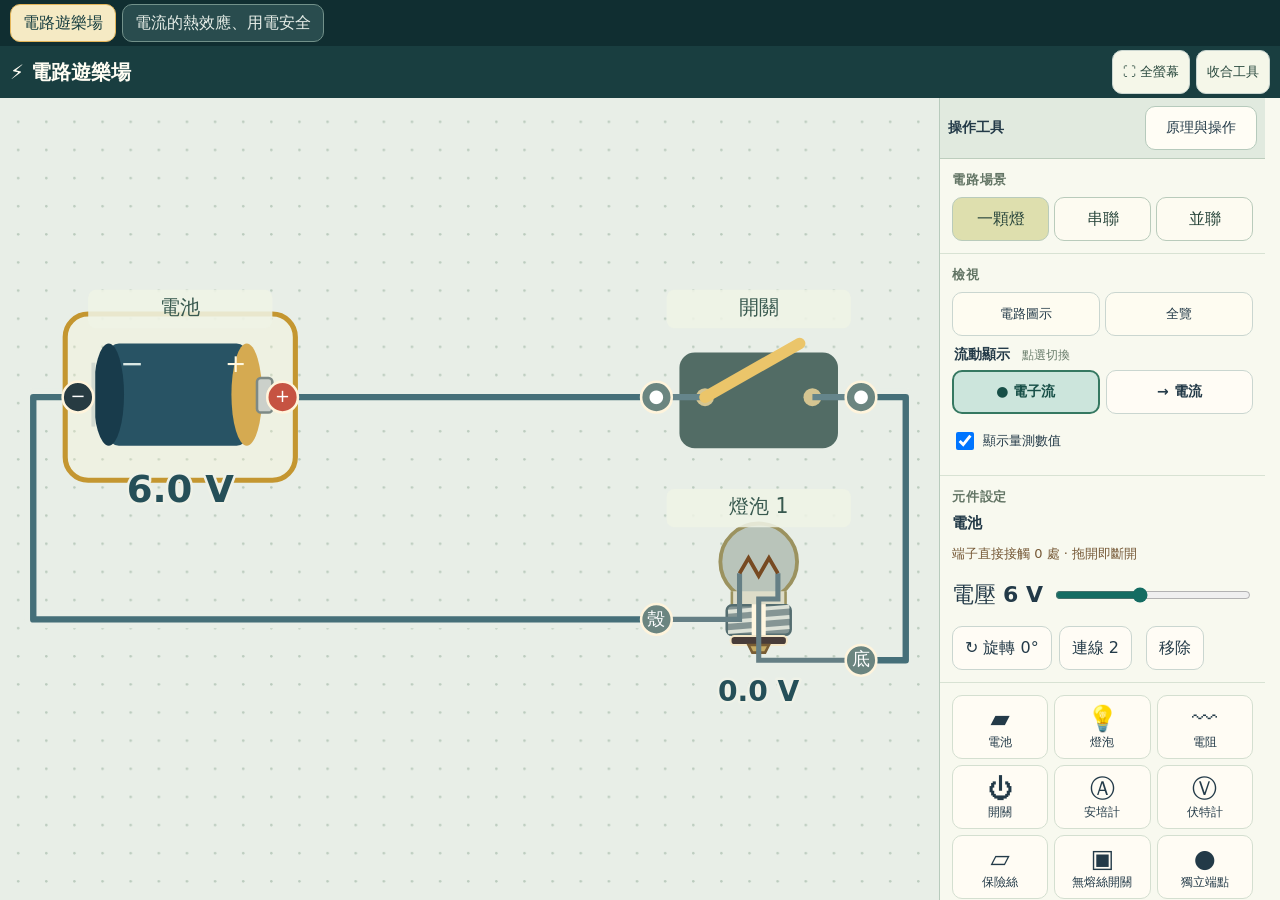
==== commit 0ada5b6c: "Refine heat safety visuals and bill readability" ====
--- a/index.html
+++ b/index.html
@@ -1,5 +1,5 @@
 <!doctype html><html lang="zh-Hant"><meta charset="utf-8"><meta name="viewport" content="width=device-width,initial-scale=1,maximum-scale=5"><title>電路遊樂場｜互動電學教具</title><link rel="stylesheet" href="style.css?v=20ded7182c24">
-<link rel="stylesheet" href="heat.css?v=19fb455d84ca">
+<link rel="stylesheet" href="heat.css?v=54ea126abf5e">
 <body><nav class="module-tabs" role="tablist" aria-label="互動教具主題"><button role="tab" data-module="circuit" aria-selected="true">電路遊樂場</button><button role="tab" data-module="heat" aria-selected="false">電流的熱效應、用電安全</button></nav><div class="app" id="circuitApp"><header><a class="brand" href="index.html">⚡ 電路遊樂場</a><div class="header-actions"><button id="fullscreen" aria-pressed="false">⛶ 全螢幕</button><button id="toggleControls" aria-controls="controls" aria-expanded="true">收合工具</button></div></header>
 <main><section id="playground" aria-label="電路模擬場景"><div id="viewport"><svg id="stage" viewBox="0 0 2600 900" aria-label="可拖曳元件、接線與切換開關的電路" role="group"></svg></div><div id="orientationHint" role="status"><span>橫放裝置，電路在左、工具在右會更好操作。</span><button id="dismissOrientation" aria-label="關閉橫向操作提示">✕</button></div><div id="boundaryHint" role="status" hidden></div><div id="toast" role="status" aria-live="polite"></div><div id="trashZone" hidden role="status">🗑 拖到此處放開刪除</div><div id="dragGhost" hidden aria-hidden="true"></div><div id="wireActions" hidden><button id="disconnectWire">斷開這條線</button></div></section>
 <aside id="controls" aria-label="電路操作與設定"><div class="control-top"><strong>操作工具</strong><button id="helpToggle" aria-label="原理與操作" aria-haspopup="dialog" aria-controls="help">原理與操作</button></div><p id="fullscreenStatus" role="status" hidden></p>
@@ -15,6 +15,6 @@
 <section><h3>電池直接接觸</h3><p>拖動電池，讓兩個端子相向接觸並吸附，不需另接線；綠色短接橋表示接觸。拖開或旋轉離開就斷開，只移動你拖的那一顆。四個方向皆可；請讓端子相向，不是碰到任意本體就導通。</p><p>正負相接同向串聯，電壓相加；同極相接反向串聯，電壓相減。等大相抵時總電壓0 V，沒有其他電源就沒有持續電流；反向電源較大時，總極性與電流反向。每顆電池仍可各自調電壓。電路圖示把直線排列、組內沒有分岔的接觸鏈（或相鄰端子手動串接）收合為連續長短極板；長線為正極、短線為負極，反向仍保留反向極板。②−①明示外側端點的電壓方向。點選各對極板可調單顆；拖動、開始接線或選線時展開原位置供操作，不搬動模型，不刪手動線。有分岔或不適合合組的接法仍顯示原線路，可先切一般圖示拖端子直接接觸。理想電源相衝突或短路會保護暫停，拖開可恢復；接觸與手動導線分開。</p></section><section><h3>電池並聯與分流</h3><p>同電壓、同極並聯維持原端電壓，不把電壓相加；接上負載時各顆都參與供電。理想等壓源原本不能唯一決定各支流，本教具明示採「每顆相同極小內阻的理想極限」：保留理想端電壓與KCL，在相容解中使各顆電流平方和最小。兩／三顆單純相同並聯分別分擔一半／三分之一；串並混合依各支路顆數與完整拓撲分流，不強制每個支路等分。</p><p>這是可比較的教學約束，不是實物唯一分配，也不是只平均動畫；支路安培計、導線與粒子使用同一解。無負載或外路開路時沒有持續供電；斷開一顆後其餘重新分流。不同電壓同極並聯或反極並聯，在本理想模型不相容，顯示衝突並停流，不平均電壓或假造正常循環電流；真實電池可能有危險均衡／短路電流。</p><p><a href="https://kurs.ets.kth.se/ei1120/chptrs/ch02_simplify.pdf" target="_blank" rel="noopener">KTH：理想並聯電壓源支流不唯一</a> · <a href="https://openstax.org/books/university-physics-volume-2/pages/10-3-kirchhoffs-rules" target="_blank" rel="noopener">OpenStax：KCL及含內阻並聯電池</a></p></section><section><h3>滑軌式滑動變阻器</h3><p>橙色滑片可直接拖動；底座可搬移或旋轉。A、B是線圈兩端，C、D接同一理想金屬滑桿與滑片W（四個接柱、三個電氣節點）。位置t從A向B增加：A—W=t×總電阻，W—B=(1−t)×總電阻。一上一下可變阻；A—B固定總阻，C—D零阻。也可三端接成分壓器，外接負載會影響分壓。0端位置採理想接點，不以除零或假開路處理。接近零阻時可能導致LED過流，請先從較大電阻開始。</p><p>預設總阻100Ω／中間位置（兩段各50Ω）；元件設定可改總阻。滑動變阻器耐流為原門檻4倍，等效全線圈教學額定80W（原5W的16倍），各段額定功率隨長度比例變化，等同線圈電流上限4×sqrt(5W／總阻)=sqrt(80W／總阻)，超載約0.9秒後線圈開路，可原位更換；金屬滑桿仍導通。這是教學參數，並非特定實物額定。構造參考<a href="https://www.eiscolabs.com/collections/electricity-circuits/products/ph1151e" target="_blank" rel="noopener">Eisco原廠線圈／滑桿式變阻器</a>；原型三接柱，本教具把同一滑桿節點重複引出C、D以呈現四接柱教學型。滑片聚焦後方向鍵可微調，Home／End移到兩端。</p></section><section><h3>紅色LED</h3><p>A陽極（＋、長腳）接較高電位，K陰極（−、短腳、平邊）接較低電位；電路符號的直線為陰極，向外箭頭表示發光。LED不是固定電阻，正向電壓提高後電流快速增加；反向只有微小漏電且不亮。請串聯電阻，電阻滑桿可選5–1000 Ω的四環可表示值，例如6 V配220或330 Ω。建議工作電流不超過20 mA；超過30 mA或反壓超過5 V，約0.25秒後燒毀並開路，可原位更換。</p><p>依<a href="https://www.kingbrightusa.com/images/catalog/SPEC/WP7113ID.pdf" target="_blank" rel="noopener">Kingbright WP7113ID原廠資料（V14A）</a>：典型1.9 V／10 mA、直流最大30 mA、反壓5 V。教具採連續分段非線性I(V)=10⁻⁷V＋(0.01/0.35²)max(V−1.55,0)²，約2.045 V／20 mA，反向漏電0.5 µA／5 V。曲線、發光及損壞延時為有限教學近似，超規電流不代表真實元件的精確值；不模擬溫度、批次差異與崩潰曲線。</p></section><section><h3>過流保護</h3><p>燈泡教學額定6 V／1.5 W，耐電流350 mA。保險絲與無熔絲開關的額定／跳脫電流可調50–2000 mA；調整的是保護門檻，不是強制支流大小。</p><p>保險絲熔斷後開路，需排除過載再更換；無熔絲開關跳脫後開路，需修正過載再手動復歸，未修正會再跳。正常可手動斷開／閉合。過流取絕對值，反接同樣保護。</p><p>閉合保護器用0.01 Ω教學低阻，讓跨接理想電源也能求解並切斷；極大電流僅是理想電源／教學低阻估算，不是真實短路電流預測。簡化動作延時為max(0.12,0.45/(I/額定I)²)秒，與燈泡0.9秒門檻配合；只有超過各元件自己的門檻才開始累計：燈泡耐電流350 mA＜支流＜保護門檻時，只有燈泡會燒毀；支流同時超過兩門檻時，依延時先後動作。等於門檻不動作。選取元件可查看目前電流及故障前的事件電流；兩者均以mA顯示。不代表通用實物時間—電流曲線。</p><p><a href="https://www.eaton.com/us/en-us/products/electrical-circuit-protection/circuit-breakers/circuit-breakers-fundamentals.html" target="_blank" rel="noopener">Eaton：斷路器原理與復歸</a> · <a href="https://automotive.eaton.com/gb/en-gb/products/electronic-components/topics/fuse-technology.html" target="_blank" rel="noopener">保險絲時間—電流曲線</a></p></section><details id="about"><summary id="aboutToggle">模型與出處</summary><p>電池為理想電壓源；導線、閉合開關與安培計零電阻；伏特計為有限高阻指針式模型：1000 Ω/V，3／15／30 V量程分別為3／15／30 kΩ，滿刻度1 mA。這是教學設定，非照片中特定儀表規格。燈泡非線性穩態模型的電流大小以mA顯示，6 V時為250 mA，亮度、燈絲色彩與光圈大小隨功率變化，採加強對比的教學示意，非特定實物的校準值。指針與光暈會平順追隨求解值；真正短路在判定損壞前先保護暫停；損壞後故障支路開路，其餘合法支路恢復。燒毀元件上會顯示「更換」按鈕，可直接點選更換新品，原有接線保留；若未排除原因仍會再次損壞。衝突電源仍全場保護暫停，標紅實際相關元件與路徑。合法負載旁路不停止其他負載，欠定的理想安培計支流標「未定」。</p><p>橫向操作時電路在左、工具集中於右側並可獨立捲動；手機直向可用上下配置或橫放。可按全螢幕，瀏覽器支援時才嘗試鎖橫向；拒絕或不支援時仍可操作。r10工作世界由r9的1300×450擴為2600×900，面積4倍，元件與字體不縮小；儀表可抓「拖曳此處移動」把手，至少132×48CSS px且與接柱熱區分開。元件拖到邊緣可自動平移，工具欄可收合，展開與全螢幕鈕保留頂列。全覽只框目前電路；滑鼠滾輪或雙指捏合縮放操作區。各類可新增元件最多10個，報廢未移除也計入；移除後可補，更換不算新增，內建接點不計入。</p><p>r13流動顯示可明確選電子流／電流，藍點與有桿箭頭方向相反，按實際支流決定；正常A接法電子黑入紅出、電流紅入黑出，反接依求解反向，伏特計依實際兩端電壓流過微小支流，參與分流與分壓。較大電流較快，微小電流以稀疏較慢標記顯示，速度與點數不是電流比值或真實漂移速度。電池內部為電荷移動的簡化示意；零流標記隱藏也不代表金屬內沒有電子。</p><p>r12電池大讀值在元件外正立顯示，內部流路不蓋字。端帽外環為同一接點的可見導引，不新增支路；安培計粒子走完整可見下方通道，符號圖繞字而不穿字，已取消盤面大遮罩。三個預設整組放在世界中央，再置中到左畫布。世界0..2600／0..900的虛線、角標與灰色區外是真邊界；碰界會提示元件、接柱與把手所需完整空間。</p><p>場景儀表的盤面、刻度、單位、指針與量程字隨本體一起旋轉，外部讀值與把手維持正向；放大表可獨立正立閱讀。端子列下方有獨立電子通道，只連活動紅端及黑端，粒子繞開端帽與盤面文字，避免遮蔽造成視覺斷口。通道為教學示意，不是真實內部構造；伏特計高電阻而非斷路；閉合且兩端電位不同才有微小電流，等電位、懸空、無源或報廢後不造假流。</p><p>一般圖示的燈泡是傳統螺口燈泡：一極為螺紋金屬殼，另一極為底部中央接點，中間有絕緣環。標「殼」與「底」的中性接柱以可見短引線接到對應實體接點；內部兩條導線分別經燈絲連至殼與底，沒有直接短接。燈泡無正負極，反接同樣可亮。同一金屬殼的不同位置屬同一極，不是兩極。符號圖保留圓圈X與相同拓撲端名，切圖不改接線。</p><p>電池採 D 型（1 號）乾電池的圓柱外形：凸起為＋極，平端為−極。它表示可調理想電源；6 V 是目前設定，並非宣稱單顆實體 1 號電池固定為 6 V。單階圖以黑色−端為 0 V 參考，紅色＋端高出 ΔV；這是相對電位，不是絕對電位。</p><p>電阻採真實四色環：前兩環為數字，第三環倍率，第四色金色為 ±5% 容差；滑桿值與色環精確對應。<a href="https://www.vishay.com/docs/20143/colorcod.pdf" target="_blank" rel="noopener">Vishay 色碼表</a>。</p><p>故障採教學門檻：燈泡教學額定6 V／1.5 W／耐電流350 mA，模型在6 V正好250 mA，持續超過250 mA約0.9秒燒毀、電阻 5 W；安培計電流超過所接量程或低內阻跨接電源會報廢，伏特計超量程也採簡化損壞模型。持續過載約 0.9 秒、短路約 0.65 秒後，以一次誇張火焰／爆裂提示，報廢元件或燒斷導線保持開路；先修正接線，再選中更換，或用復原／重設場景恢復。純線短路只在實際短路路徑選一條導線燒斷，是教學保護示意，並非預測哪一段真實導線先壞。</p><p>動畫與門檻不是實物熱暫態或安全評級。真實儀表可能由保險絲保護、損壞或有其他反應，並非一定爆裂；伏特計超量程也不等於實物必然損壞。<a href="https://www.fluke.com/en-us/products/accessories/fuses" target="_blank" rel="noopener">Fluke 儀表保險絲說明</a>。拖曳與接線未完成時不累計故障；改線、旋轉、換圖示不會使報廢元件復活。</p><p>藍色圓點示意外部金屬導體的電子流；電池內部為電荷移動的簡化示意，方向依實際支流。微小支流標記更稀疏，速度隨支路電流改變；它不表示電子實際速度或電場建立時間。電荷不會被燈泡消耗。理想導線若形成多餘閉環，個別導線電流不唯一，動畫以固定樹路徑分配作示意。</p><p><a href="https://openstax.org/books/college-physics-2e/pages/21-4-dc-voltmeters-and-ammeters" target="_blank" rel="noopener">OpenStax：指針式伏特計的大串聯電阻</a>；<a href="https://openstax.org/books/college-physics-2e/pages/21-5-null-measurements" target="_blank" rel="noopener">伏特計微小電流與負載效應</a>。</p><p>同一條電氣線可分岔，分岔處有接點；不同電氣線交叉時以弧形跳線區隔，交叉不會自動導通。手機全覽供理解拓撲，可放大直接操作；旋轉保留連線與元件狀態。</p><p>參考提供的九年級第4章教材。本版聚焦電路，不含計算作答與紀錄工作表。r12、r11、r10、r9、r8、r7、r6、r5、r4與r3歷史保留於各history資料夾。一般圖示與電路符號切換只換外觀，不更動拓撲。</p><p>新增介面 CC BY-NC 4.0。原版 PhET Interactive Simulations, University of Colorado Boulder，<a href="https://phet.colorado.edu">來源</a>，非官方作品。<a href="phet-original.html" target="_blank" rel="noopener">開啟保留原檔的 PhET</a>（獨立模擬）。</p></details></dialog>
 
 
-<section id="heatApp" hidden aria-label="電流的熱效應與用電安全"><header class="heat-header"><h1>電流的熱效應、用電安全</h1><div><button id="heatSymbols" aria-pressed="false">電路圖示</button><button id="heatFit">全覽</button><button id="heatReset">重設本場景</button><button id="heatFullscreen">全螢幕</button><button id="heatHelpOpen">原理與操作</button></div></header><div class="heat-layout"><section class="heat-work" aria-label="情境操作區"><div id="heatHud" class="heat-hud" role="status"></div><div id="heatViewport" class="heat-viewport"><svg id="heatStage" role="group" aria-label="可操作家電、跨接線及虛擬手的可見電路" viewBox="0 0 1200 760"></svg></div><p class="heat-notice">橙色箭頭表示電流方向，非物質流動；AC往返動畫放慢，數值為有效值。請勿以實際市電仿作。</p></section><aside class="heat-tools" aria-label="熱效應與用電安全工具"><section><h2>情境</h2><div class="heat-scenes" id="heatScenes"></div></section><div id="heatControls"></div></aside></div></section><div id="heatDragGhost" class="heat-ghost" hidden></div>
-<dialog id="heatHelp"><button id="heatHelpClose">關閉</button><h2>電流的熱效應與用電安全</h2><p>直接切換五個情境。選家電與電源，開關電源；在過載場景把右側家電拖入四孔延長線，點各孔ON／OFF獨立切換，拖出即可拔除。短路場景拖跨接導線到負載兩接點上方，或開啟破損裸線，拖兩個線端接觸／分離。漏電場景拖虛擬手的掌心接觸圓圈碰外殼（整個金屬外殼都導電）、切換絕緣與PE回路，觀察人體與接地線的完整回流。</p><p>六種造型與教學額定：電暖器1100W、熱水壺1100W、熨斗880W、電鍋660W、烤麵包機550W、電熱毯110W；並非品牌銘牌。只比較電熱元件等效模型，不模擬馬達、電子控制、恆溫或家電整機AC/DC相容性。</p><p>AC為110V有效值、60Hz（發熱情境可調電壓），DC為同電壓比較電源；橙色帶桿箭頭表示傳統電流方向（不是電子或其他物質流動）；AC往返動畫刻意放慢並隨方向反轉箭頭，DC由正端經外電路回到負端。平均發熱由模型有效電流決定，與動畫播放速度無關；箭頭密度與速度只幫助辨識方向，不表示電流大小比例。家電內細線表示等效電熱通路，不是實物內部配線圖。電源內阻0.12Ω、導線0.08Ω、短接支路0.05Ω，為有限電流教學參數，不是市電短路電流預測。導線／電熱元件有累積與散熱，冷、溫、熱、危險是相對指示，不是實際溫度°C。</p><p>過載依總電流，不依插孔數。15000mA保險絲／無熔絲開關採簡化延時；保險絲需更換、斷路器需手動復歸，故障不除會再次動作。漏電模組比較外送與正常回流的差值，30mA為示意動作門檻，不能當作人體安全界線；正常負載電流大不等於漏電。DC使用可偵測直流的教學斷電模組，不宣稱Type AC漏保可偵測DC。電源負端／N有接地參考。</p><p>破損絕緣採1000Ω外殼支路、人體＋腳下2000Ω，PE完整1Ω／接觸不良1000Ω，皆為比較用教學值。無PE、無人體閉合回路時，外殼可能帶電但沒有持續接地電流；人體與PE電流沿回路回到電源，不是消失在大地。接地不保證絕對安全，NFB也不等於漏保。</p><p>電費依銘牌連續運轉估算，各家電每日0–24h、15分鐘一格、1–31天、非負單價。內部不先四捨五入；度數顯示3位、金額2位。不含累進、基本費、待機及恆溫控制；電費輸入不推動其他場景的安全時計。</p><p>各主題與場景保留自己的狀態，只推進目前啟用場景；返回不補播離開期間的發熱或故障。全覽、外觀／電路圖、滑鼠滾輪與雙指捏合可調視野；「重設本場景」只重設當前情境。</p><p>教材依據：九下《電與生活》備課CH1之教學Q&amp;A、電流熱效應／生活用電與章節總圖；本工具不加入題目或公式推導。<a href="https://www.mol.gov.tw/1607/1632/1640/18658/post" target="_blank" rel="noopener">勞動部：接地不代表漏電沒有危險</a>；<a href="https://www.bsmi.gov.tw/wSite/fp?ctNode=6014&amp;xItem=40672" target="_blank" rel="noopener">標準檢驗局：延長線負載容量與過載</a>。</p></dialog>
-<script src="solver.js?v=0f11480a1ae9"></script><script src="flow.js?v=87613d9000c4"></script><script src="safety.js?v=c17643e8b0ac"></script><script src="sim.js?v=ccd942c90b28"></script><script src="heat-model.js?v=f01e31ff524a"></script><script src="heat-ui.js?v=9d6550cfc14f"></script></body></html>
+<section id="heatApp" hidden aria-label="電流的熱效應與用電安全"><header class="heat-header"><h1>電流的熱效應、用電安全</h1><div><button id="heatSymbols" aria-pressed="false">電路圖示</button><button id="heatFit">全覽</button><button id="heatReset">重設本場景</button><button id="heatFullscreen">全螢幕</button><button id="heatHelpOpen">原理與操作</button></div></header><div class="heat-layout"><section class="heat-work" aria-label="情境操作區"><div id="heatHud" class="heat-hud" role="status"></div><div id="heatViewport" class="heat-viewport"><svg id="heatStage" role="group" aria-label="可操作家電、跨接線及虛擬手的可見電路" viewBox="0 0 1200 760"></svg></div><p class="heat-notice"><span id="heatFlowLegend">交流示意</span></p></section><aside class="heat-tools" aria-label="熱效應與用電安全工具"><section><h2>情境</h2><div class="heat-scenes" id="heatScenes"></div></section><div id="heatControls"></div></aside></div></section><div id="heatDragGhost" class="heat-ghost" hidden></div>
+<dialog id="heatHelp"><button id="heatHelpClose">關閉</button><h2>電流的熱效應與用電安全</h2><p>本工具為虛擬情境，請勿用實際市電仿作。主畫面優先觀察電熱元件發紅、熱氣、導線升溫與斷電冷卻。短路接點火花表示有短路電流；累積過熱才顯示煙或火焰，沒有新增不可逆燒斷模型。保護器動作會在電路上實際斷開。</p><p>直接切換五個情境。選家電與電源，開關電源；在過載場景把右側家電拖入四孔延長線，點各孔ON／OFF獨立切換，拖出即可拔除。短路場景拖跨接導線到負載兩接點上方，或開啟破損裸線，拖兩個線端接觸／分離。漏電場景拖虛擬手的掌心接觸圓圈碰外殼（整個金屬外殼都導電）、切換絕緣與PE回路，觀察人體與接地線的完整回流。</p><p>六種造型與教學額定：電暖器1100W、熱水壺1100W、熨斗880W、電鍋660W、烤麵包機550W、電熱毯110W；並非品牌銘牌。只比較電熱元件等效模型，不模擬馬達、電子控制、恆溫或家電整機AC/DC相容性。</p><p>AC為110V有效值、60Hz（發熱情境可調電壓），DC為同電壓比較電源；交流不顯示移動箭頭，沿有流線路的黃色細線以共用節奏輕柔波動，導線與接點不動；這不是導線或物質實際擺動。無流時停止波動；直流保留少量單向帶桿箭頭，表示傳統電流方向，非物質，由正端經外電路回到負端。平均發熱由模型有效電流決定，與動畫播放速度無關；箭頭密度與速度只幫助辨識方向，不表示電流大小比例。家電內細線表示等效電熱通路，不是實物內部配線圖。電源內阻0.12Ω、導線0.08Ω、短接支路0.05Ω，為有限電流教學參數，不是市電短路電流預測。導線／電熱元件有累積與散熱，冷、溫、熱、危險是相對指示，不是實際溫度°C。</p><p>過載依總電流，不依插孔數。15000mA保險絲／無熔絲開關採簡化延時；保險絲需更換、斷路器需手動復歸，故障不除會再次動作。漏電模組比較外送與正常回流的差值，30mA為示意動作門檻，不能當作人體安全界線；正常負載電流大不等於漏電。DC使用可偵測直流的教學斷電模組，不宣稱Type AC漏保可偵測DC。電源負端／N有接地參考。</p><p>破損絕緣採1000Ω外殼支路、人體＋腳下2000Ω，PE完整1Ω／接觸不良1000Ω，皆為比較用教學值。無PE、無人體閉合回路時，外殼可能帶電但沒有持續接地電流；人體與PE電流沿回路回到電源，不是消失在大地。接地不保證絕對安全，NFB也不等於漏保。</p><p>電費依銘牌連續運轉估算，各家電每日0–24h、15分鐘一格、1–31天、非負單價。內部不先四捨五入；度數最多3位小數並去尾零；個別與合計金額各自從未四捨五入的結果取整數元，不由已取整數的個別金額相加。電流用mA、最多3有效數字且最多2小數，非零小於0.01mA顯示「＜0.01 mA」；電壓最多1小數、功率整數，時數顯示為小時與分鐘。經簡化的電流讀值加「≈」，過流判斷、發熱與保護動作始終用未四捨五入的內部值，不使用顯示字串。不含累進、基本費、待機及恆溫控制；電費輸入不推動其他場景的安全時計。</p><p>各主題與場景保留自己的狀態，只推進目前啟用場景；返回不補播離開期間的發熱或故障。全覽、外觀／電路圖、滑鼠滾輪與雙指捏合可調視野；「重設本場景」只重設當前情境。</p><p>教材依據：九下《電與生活》備課CH1之教學Q&amp;A、電流熱效應／生活用電與章節總圖；本工具不加入題目或公式推導。<a href="https://www.mol.gov.tw/1607/1632/1640/18658/post" target="_blank" rel="noopener">勞動部：接地不代表漏電沒有危險</a>；<a href="https://www.bsmi.gov.tw/wSite/fp?ctNode=6014&amp;xItem=40672" target="_blank" rel="noopener">標準檢驗局：延長線負載容量與過載</a>。</p></dialog>
+<script src="solver.js?v=0f11480a1ae9"></script><script src="flow.js?v=87613d9000c4"></script><script src="safety.js?v=c17643e8b0ac"></script><script src="sim.js?v=ccd942c90b28"></script><script src="heat-model.js?v=f01e31ff524a"></script><script src="heat-ui.js?v=512896b45837"></script></body></html>
--- a/heat.css
+++ b/heat.css
@@ -2,3 +2,7 @@
 @media(max-width:650px) and (orientation:portrait){.heat-header{height:auto;min-height:78px;flex-wrap:wrap;gap:3px}.heat-header h1{width:100%;font-size:14px}.heat-header>div{width:100%;justify-content:space-between;gap:3px}.heat-header button{font-size:11px;padding:4px;min-height:36px}}
 
 .heat-work{display:flex;flex-direction:column}.heat-viewport{height:auto;flex:1;min-height:0}.heat-hud{flex-shrink:0;display:flex;flex-wrap:wrap;justify-content:space-between;gap:4px 14px;padding:8px 12px;background:#f8f8eaeF;border-bottom:1px solid #d7decb;font-size:14px;line-height:1.5}.heat-hud span{color:#526b60}.heat-notice{position:static;flex-shrink:0;margin:4px 8px;max-width:none;left:auto;right:auto;bottom:auto;font-size:12px}@media(max-height:500px){.heat-hud{font-size:12px;padding:4px 8px}.heat-notice{font-size:10px;padding:3px 6px;margin:2px 5px}}
+
+.heat-notice{align-self:flex-start;padding:4px 9px;margin:4px 8px;font-size:12px;border-color:#d6d6ba;background:#f8f8e6}.heat-notice span::before{content:"";display:inline-block;width:23px;height:2px;margin:0 7px 3px 0;background:#eac744}.heat-bill-values{font-size:13px;margin:4px 0}.heat-bill-title{font-size:14px}
+
+.heat-bill-card input[data-hours]{min-height:44px;font-size:16px;box-sizing:border-box}.heat-hud.heat-bill-total{font-size:22px;font-weight:700}
